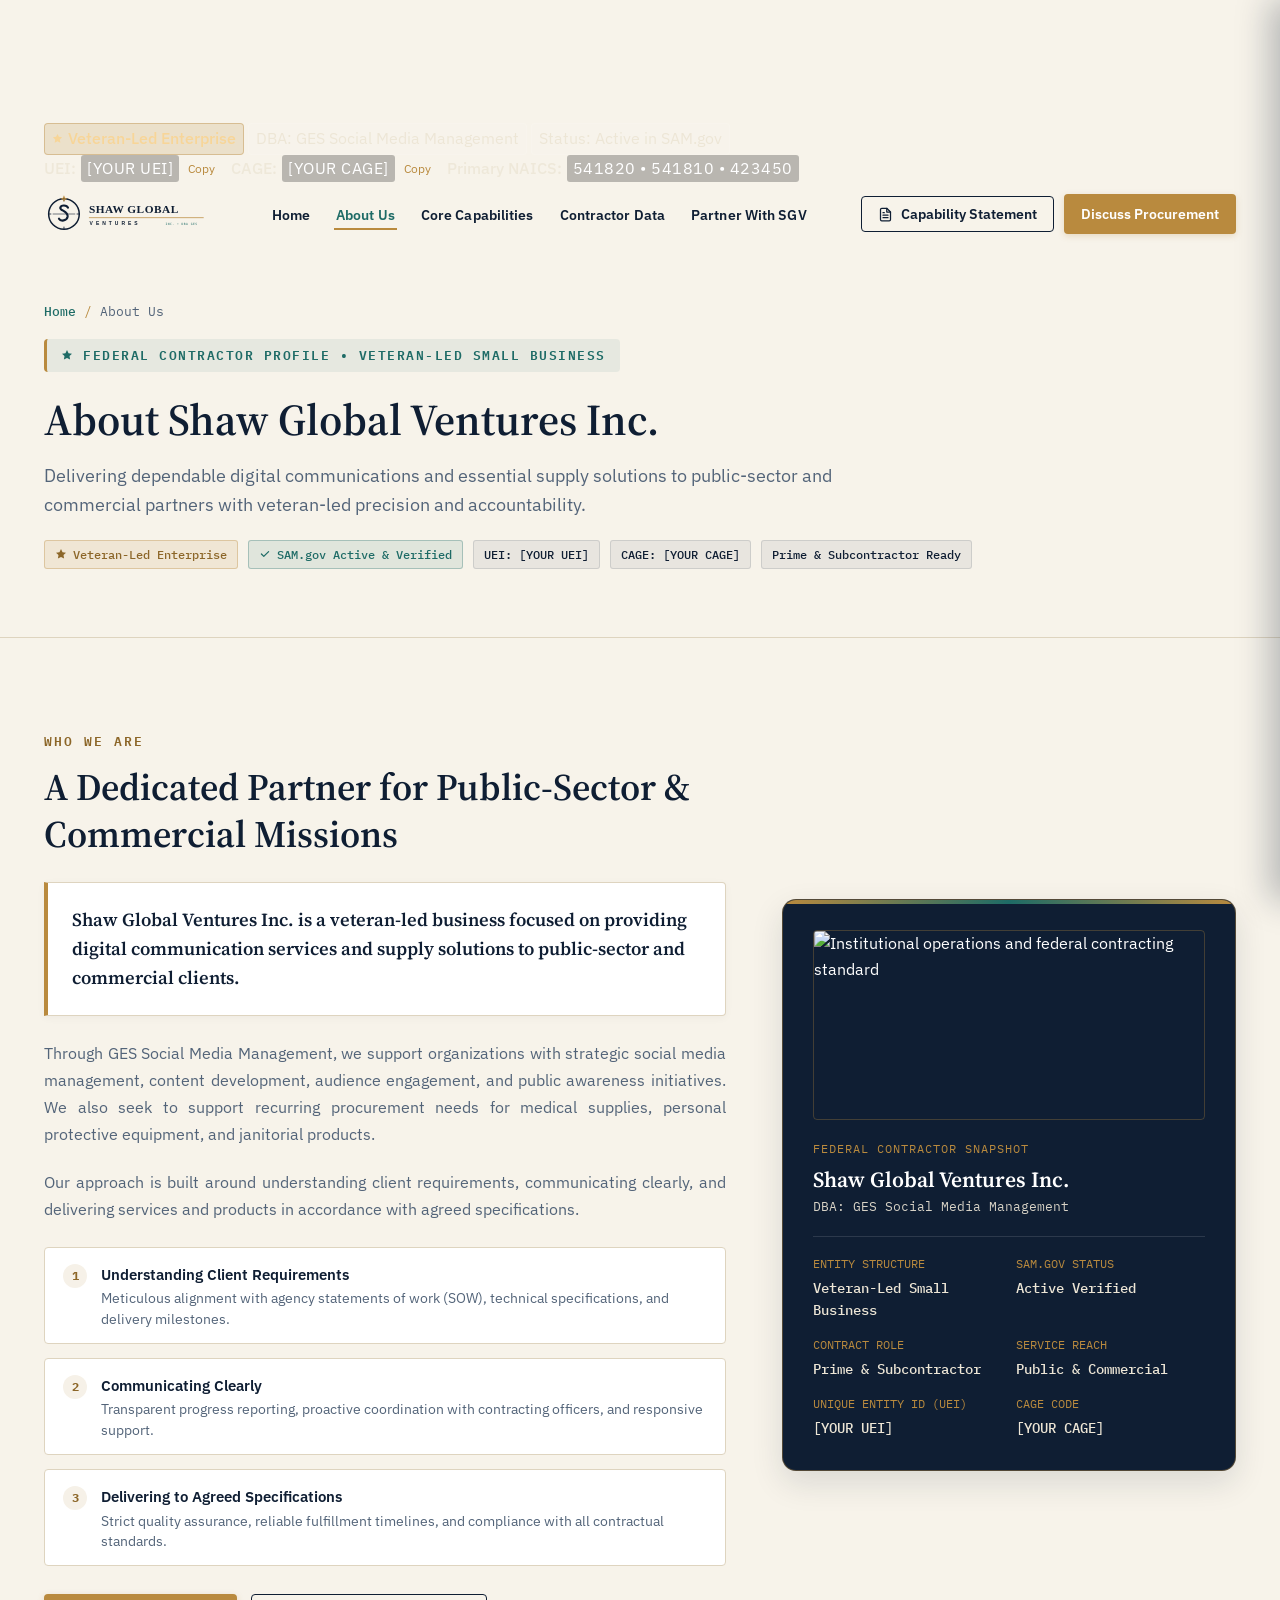
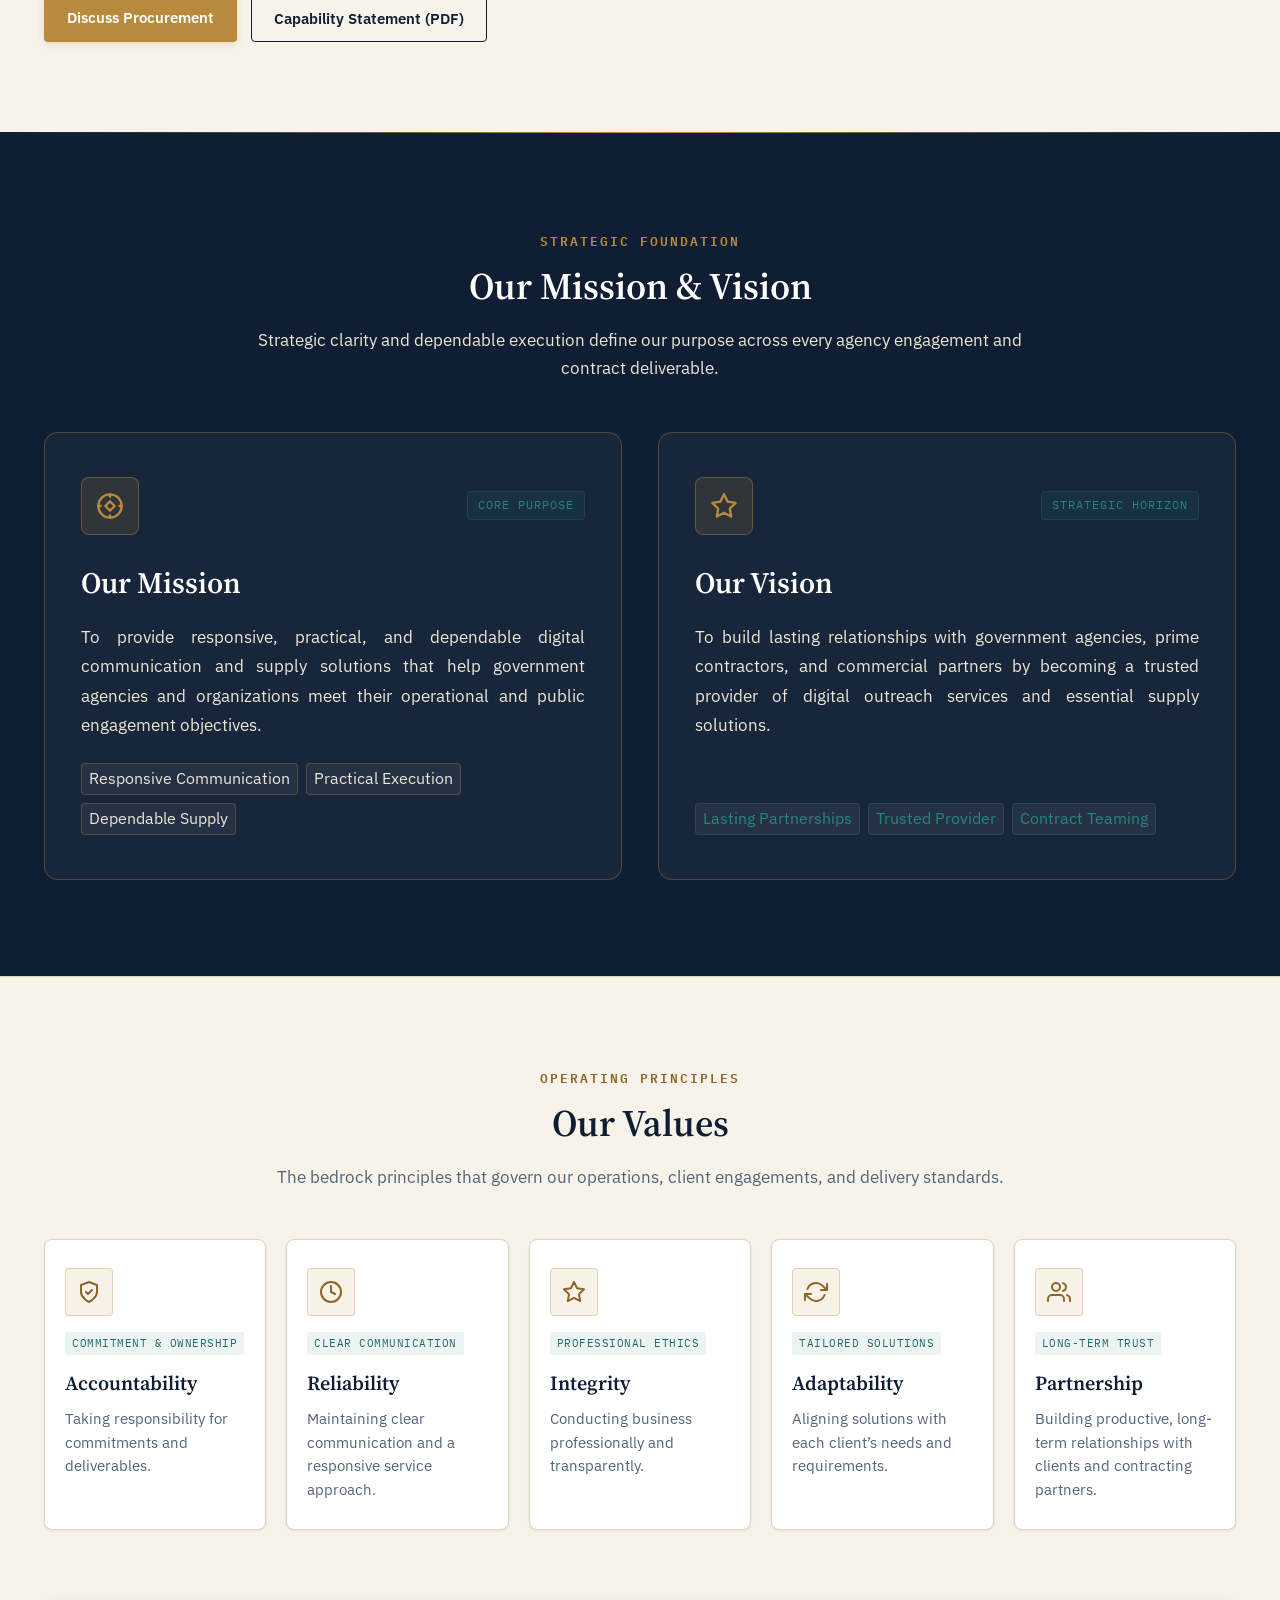
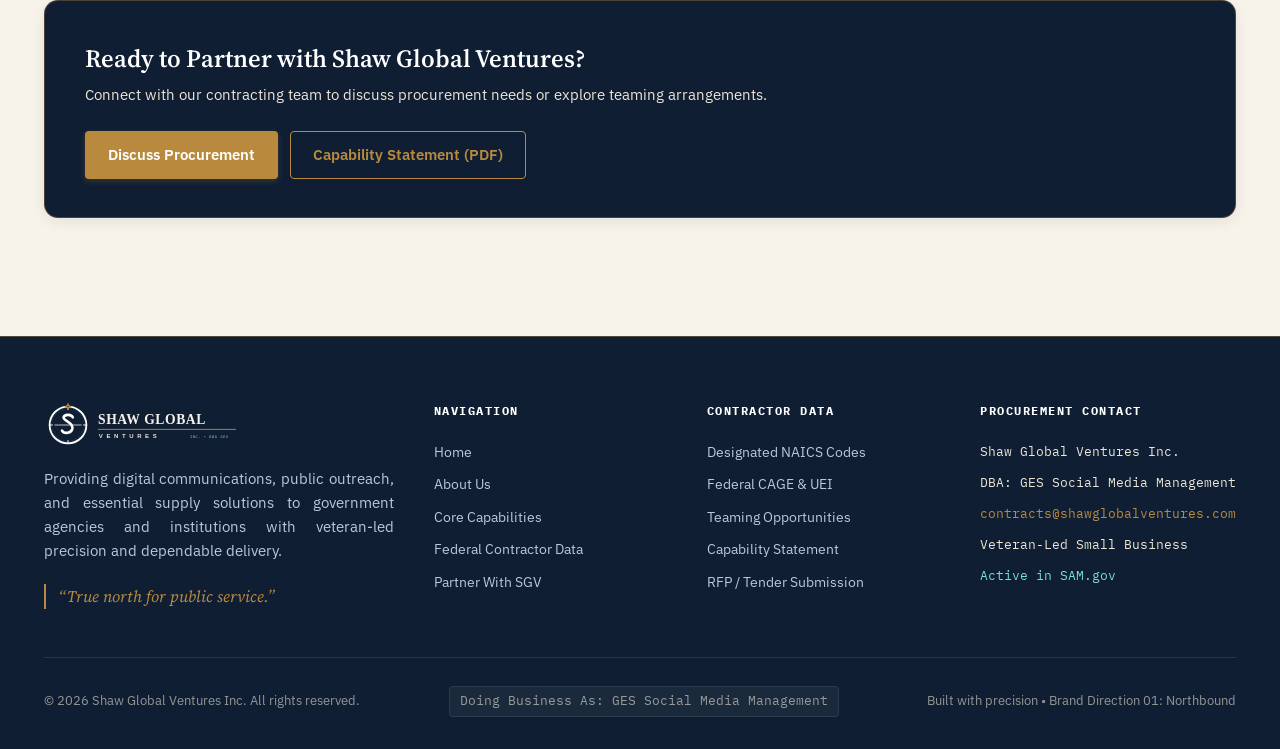
==== about.html @ 86275aeb "Recreate About page with executive layout, matching header/sidebar/footer, and refined core sections" ====
<!DOCTYPE html>
<html lang="en">
<head>
  <meta charset="UTF-8">
  <meta name="viewport" content="width=device-width, initial-scale=1.0">
  <meta http-equiv="X-UA-Compatible" content="ie=edge">
  
  <title>About Us | Shaw Global Ventures Inc. — Veteran-Led Digital Communications &amp; Supply Solutions</title>
  <meta name="description" content="Learn about Shaw Global Ventures Inc. (DBA GES Social Media Management) — a veteran-led government contractor delivering digital communications, public outreach, and essential supply solutions.">
  <meta name="keywords" content="About Shaw Global Ventures, GES Social Media Management, Veteran-Led Government Contractor, Mission, Vision, Values, Public Sector Communications, Supply Solutions">
  <meta name="author" content="Shaw Global Ventures Inc.">
  <meta name="robots" content="index, follow">

  <link rel="icon" type="image/svg+xml" href="assets/icon.svg">

  <!-- Core Google Fonts -->
  <link rel="preconnect" href="https://fonts.googleapis.com">
  <link rel="preconnect" href="https://fonts.gstatic.com" crossorigin>
  <link href="https://fonts.googleapis.com/css2?family=IBM+Plex+Mono:ital,wght@0,400;0,500;0,600;1,400&family=IBM+Plex+Sans:ital,wght@0,300;0,400;0,500;0,600;0,700;1,400&family=Source+Serif+4:ital,opsz,wght@0,8..60,400;0,8..60,600;0,8..60,700;1,8..60,400;1,8..60,600&display=swap" rel="stylesheet">

  <link rel="stylesheet" href="css/styles.css">
</head>
<body>

  <!-- ========================================================================
       MASTER COMPLIANCE & NAVIGATION HEADER
       ======================================================================== -->
  <div id="master-header">
    
    <!-- Top Government Compliance & Entity Verification Ribbon -->
    <aside class="gov-meta-ribbon" aria-label="Federal Compliance Identifiers">
      <div class="container ribbon-container">
        <div class="gov-status-pill-group">
          <span class="gov-pill veteran-badge">
            <svg class="star-icon" width="11" height="11" viewBox="0 0 24 24" fill="currentColor" aria-hidden="true"><polygon points="12 2 15.09 8.26 22 9.27 17 14.14 18.18 21.02 12 17.77 5.82 21.02 7 14.14 2 9.27 8.91 8.26 12 2"/></svg>
            Veteran-Led Enterprise
          </span>
          <span class="gov-pill hide-on-mobile">DBA: GES Social Media Management</span>
          <span class="gov-pill hide-on-mobile">Status: Active in SAM.gov</span>
        </div>

        <div class="gov-data-codes">
          <div class="code-item">
            <span class="code-label">UEI:</span>
            <span class="code-val" id="top-uei">[YOUR UEI]</span>
            <button class="copy-btn" data-copy="[YOUR UEI]" title="Copy UEI" aria-label="Copy UEI to clipboard">Copy</button>
          </div>
          <div class="code-item">
            <span class="code-label">CAGE:</span>
            <span class="code-val" id="top-cage">[YOUR CAGE]</span>
            <button class="copy-btn" data-copy="[YOUR CAGE]" title="Copy CAGE" aria-label="Copy CAGE to clipboard">Copy</button>
          </div>
          <div class="code-item hide-on-mobile">
            <span class="code-label">Primary NAICS:</span>
            <span class="code-val">541820 • 541810 • 423450</span>
          </div>
        </div>
      </div>
    </aside>

    <!-- Main Navigation Bar -->
    <header class="site-header" role="banner">
      <div class="container nav-container">
        <a href="index.html" class="brand-link" aria-label="Shaw Global Ventures Home">
          <img src="assets/logo.svg" alt="Shaw Global Ventures Inc. - Northbound Compass Emblem" class="brand-logo-img">
        </a>

        <nav aria-label="Main Navigation">
          <ul class="nav-menu">
            <li><a href="index.html" class="nav-link">Home</a></li>
            <li><a href="about.html" class="nav-link active" aria-current="page">About Us</a></li>
            <li><a href="index.html#services" class="nav-link">Core Capabilities</a></li>
            <li><a href="index.html#procurement-specs" class="nav-link">Contractor Data</a></li>
            <li><a href="index.html#partner-contact" class="nav-link">Partner With SGV</a></li>
          </ul>
        </nav>

        <div class="nav-actions">
          <button type="button" class="btn btn-outline-midnight desktop-only-btn" data-open-modal="capability">
            <svg width="15" height="15" viewBox="0 0 24 24" fill="none" stroke="currentColor" stroke-width="2" stroke-linecap="round" stroke-linejoin="round" aria-hidden="true">
              <path d="M14 2H6a2 2 0 0 0-2 2v16a2 2 0 0 0 2 2h12a2 2 0 0 0 2-2V8z"></path>
              <polyline points="14 2 14 8 20 8"></polyline>
              <line x1="16" y1="13" x2="8" y2="13"></line>
              <line x1="16" y1="17" x2="8" y2="17"></line>
              <polyline points="10 9 9 9 8 9"></polyline>
            </svg>
            Capability Statement
          </button>

          <a href="index.html#partner-contact" class="btn btn-brass nav-cta-btn">
            Discuss Procurement
          </a>

          <button class="mobile-nav-toggle" id="mobile-nav-toggle" aria-label="Open navigation menu" aria-expanded="false" aria-controls="mobile-drawer">
            <svg width="24" height="24" viewBox="0 0 24 24" fill="none" stroke="currentColor" stroke-width="2" stroke-linecap="round" stroke-linejoin="round" aria-hidden="true">
              <line x1="3" y1="12" x2="21" y2="12"></line>
              <line x1="3" y1="6" x2="21" y2="6"></line>
              <line x1="3" y1="18" x2="21" y2="18"></line>
            </svg>
          </button>
        </div>
      </div>
    </header>

  </div>

  <!-- Mobile Navigation Drawer -->
  <div class="mobile-drawer-backdrop" id="mobile-drawer-backdrop" aria-hidden="true"></div>
  <aside class="mobile-drawer" id="mobile-drawer" aria-label="Mobile Navigation" aria-hidden="true">
    <div class="drawer-header">
      <img src="assets/logo.svg" alt="Shaw Global Ventures Logo" class="drawer-logo">
      <button class="drawer-close-btn" id="drawer-close-btn" aria-label="Close navigation menu">
        <svg width="16" height="16" viewBox="0 0 24 24" fill="none" stroke="currentColor" stroke-width="2.4" stroke-linecap="round" stroke-linejoin="round" aria-hidden="true">
          <line x1="18" y1="6" x2="6" y2="18"></line>
          <line x1="6" y1="6" x2="18" y2="18"></line>
        </svg>
      </button>
    </div>

    <nav class="drawer-nav">
      <ul class="drawer-menu">
        <li>
          <a href="index.html" class="drawer-link">
            <span>Home</span>
            <svg class="drawer-chevron" width="14" height="14" viewBox="0 0 24 24" fill="none" stroke="currentColor" stroke-width="2" stroke-linecap="round" stroke-linejoin="round" aria-hidden="true"><polyline points="9 18 15 12 9 6"></polyline></svg>
          </a>
        </li>
        <li>
          <a href="about.html" class="drawer-link active">
            <span>About Us</span>
            <svg class="drawer-chevron" width="14" height="14" viewBox="0 0 24 24" fill="none" stroke="currentColor" stroke-width="2" stroke-linecap="round" stroke-linejoin="round" aria-hidden="true"><polyline points="9 18 15 12 9 6"></polyline></svg>
          </a>
        </li>
        <li>
          <a href="index.html#services" class="drawer-link">
            <span>Core Service Areas</span>
            <svg class="drawer-chevron" width="14" height="14" viewBox="0 0 24 24" fill="none" stroke="currentColor" stroke-width="2" stroke-linecap="round" stroke-linejoin="round" aria-hidden="true"><polyline points="9 18 15 12 9 6"></polyline></svg>
          </a>
        </li>
        <li>
          <a href="index.html#procurement-specs" class="drawer-link">
            <span>Federal Contractor Data</span>
            <svg class="drawer-chevron" width="14" height="14" viewBox="0 0 24 24" fill="none" stroke="currentColor" stroke-width="2" stroke-linecap="round" stroke-linejoin="round" aria-hidden="true"><polyline points="9 18 15 12 9 6"></polyline></svg>
          </a>
        </li>
        <li>
          <a href="index.html#partner-contact" class="drawer-link">
            <span>Partner With SGV</span>
            <svg class="drawer-chevron" width="14" height="14" viewBox="0 0 24 24" fill="none" stroke="currentColor" stroke-width="2" stroke-linecap="round" stroke-linejoin="round" aria-hidden="true"><polyline points="9 18 15 12 9 6"></polyline></svg>
          </a>
        </li>
      </ul>
    </nav>

    <div class="drawer-actions">
      <button type="button" class="btn btn-outline-midnight drawer-modal-btn" data-open-modal="capability">
        <svg width="14" height="14" viewBox="0 0 24 24" fill="none" stroke="currentColor" stroke-width="2" aria-hidden="true">
          <path d="M14 2H6a2 2 0 0 0-2 2v16a2 2 0 0 0 2 2h12a2 2 0 0 0 2-2V8z"></path>
          <polyline points="14 2 14 8 20 8"></polyline>
        </svg>
        Capability Statement (PDF)
      </button>

      <a href="index.html#partner-contact" class="btn btn-brass drawer-cta-btn">
        Discuss Procurement
      </a>
    </div>

    <!-- Federal Credentials Card at Bottom of Sidebar -->
    <div class="drawer-footer-credentials">
      <div class="drawer-cred-badges">
        <span class="gov-pill veteran-badge"><svg class="star-icon" width="10" height="10" viewBox="0 0 24 24" fill="currentColor" aria-hidden="true"><polygon points="12 2 15.09 8.26 22 9.27 17 14.14 18.18 21.02 12 17.77 5.82 21.02 7 14.14 2 9.27 8.91 8.26 12 2"/></svg> Veteran-Led</span>
        <span class="gov-pill">Active in SAM.gov</span>
      </div>

      <div class="drawer-cred-dba">
        DBA: GES Social Media Management
      </div>

      <div class="drawer-cred-codes">
        <div class="code-item">
          <span class="code-label">UEI:</span>
          <span class="code-val">[YOUR UEI]</span>
          <button class="copy-btn" data-copy="[YOUR UEI]" title="Copy UEI" aria-label="Copy UEI">Copy</button>
        </div>
        <div class="code-item">
          <span class="code-label">CAGE:</span>
          <span class="code-val">[YOUR CAGE]</span>
          <button class="copy-btn" data-copy="[YOUR CAGE]" title="Copy CAGE" aria-label="Copy CAGE">Copy</button>
        </div>
      </div>

      <div class="drawer-cred-naics">
        <span class="code-label">Primary NAICS:</span>
        <span class="code-val">541820 • 541810 • 423450</span>
      </div>
    </div>
  </aside>

  <main id="main-content">
    
    <!-- ========================================================================
         PAGE HERO BANNER
         ======================================================================== -->
    <section class="page-hero" aria-labelledby="about-hero-title">
      <div class="container">
        
        <nav class="breadcrumb-nav" aria-label="Breadcrumb">
          <a href="index.html">Home</a>
          <span class="breadcrumb-separator">/</span>
          <span aria-current="page">About Us</span>
        </nav>

        <span class="hero-eyebrow">
          <svg class="star-icon" width="12" height="12" viewBox="0 0 24 24" fill="currentColor" aria-hidden="true"><polygon points="12 2 15.09 8.26 22 9.27 17 14.14 18.18 21.02 12 17.77 5.82 21.02 7 14.14 2 9.27 8.91 8.26 12 2"/></svg>
          Federal Contractor Profile • Veteran-Led Small Business
        </span>

        <h1 class="page-hero-title" id="about-hero-title">
          About Shaw Global Ventures Inc.
        </h1>

        <p class="page-hero-subtitle">
          Delivering dependable digital communications and essential supply solutions to public-sector and commercial partners with veteran-led precision and accountability.
        </p>

        <!-- Compliance & Verification Meta Ribbon -->
        <div class="about-hero-meta-bar" aria-label="Vendor Verification">
          <span class="about-hero-badge gold">
            <svg width="12" height="12" viewBox="0 0 24 24" fill="currentColor" aria-hidden="true"><polygon points="12 2 15.09 8.26 22 9.27 17 14.14 18.18 21.02 12 17.77 5.82 21.02 7 14.14 2 9.27 8.91 8.26 12 2"/></svg>
            Veteran-Led Enterprise
          </span>
          <span class="about-hero-badge teal">
            <svg width="12" height="12" viewBox="0 0 20 20" fill="currentColor" aria-hidden="true"><path fill-rule="evenodd" d="M16.707 5.293a1 1 0 010 1.414l-8 8a1 1 0 01-1.414 0l-4-4a1 1 0 011.414-1.414L8 12.586l7.293-7.293a1 1 0 011.414 0z" clip-rule="evenodd"/></svg>
            SAM.gov Active &amp; Verified
          </span>
          <span class="about-hero-badge">UEI: [YOUR UEI]</span>
          <span class="about-hero-badge">CAGE: [YOUR CAGE]</span>
          <span class="about-hero-badge">Prime &amp; Subcontractor Ready</span>
        </div>

      </div>
    </section>

    <!-- ========================================================================
         SECTION 1: WHO WE ARE
         ======================================================================== -->
    <section class="about-section" aria-labelledby="who-we-are-heading">
      <div class="container">
        <div class="about-grid">
          
          <div>
            <span class="section-eyebrow">Who We Are</span>
            <h2 class="section-title" id="who-we-are-heading" style="text-align: left; margin-bottom: 24px;">
              A Dedicated Partner for Public-Sector &amp; Commercial Missions
            </h2>

            <!-- Core Lead Paragraph Callout -->
            <div class="about-quote-box">
              <p>
                Shaw Global Ventures Inc. is a veteran-led business focused on providing digital communication services and supply solutions to public-sector and commercial clients.
              </p>
            </div>

            <!-- Body Paragraph 2 -->
            <p class="about-body-text">
              Through GES Social Media Management, we support organizations with strategic social media management, content development, audience engagement, and public awareness initiatives. We also seek to support recurring procurement needs for medical supplies, personal protective equipment, and janitorial products.
            </p>

            <!-- Body Paragraph 3 -->
            <p class="about-body-text">
              Our approach is built around understanding client requirements, communicating clearly, and delivering services and products in accordance with agreed specifications.
            </p>

            <!-- 3 Operational Approach Pillars -->
            <div class="about-approach-grid">
              
              <div class="about-approach-item">
                <div class="about-approach-num">1</div>
                <div class="about-approach-content">
                  <h4>Understanding Client Requirements</h4>
                  <p>Meticulous alignment with agency statements of work (SOW), technical specifications, and delivery milestones.</p>
                </div>
              </div>

              <div class="about-approach-item">
                <div class="about-approach-num">2</div>
                <div class="about-approach-content">
                  <h4>Communicating Clearly</h4>
                  <p>Transparent progress reporting, proactive coordination with contracting officers, and responsive support.</p>
                </div>
              </div>

              <div class="about-approach-item">
                <div class="about-approach-num">3</div>
                <div class="about-approach-content">
                  <h4>Delivering to Agreed Specifications</h4>
                  <p>Strict quality assurance, reliable fulfillment timelines, and compliance with all contractual standards.</p>
                </div>
              </div>

            </div>

            <div style="display: flex; gap: 14px; flex-wrap: wrap; margin-top: 28px;">
              <a href="index.html#partner-contact" class="btn btn-brass">
                Discuss Procurement
              </a>
              <button type="button" class="btn btn-outline-midnight" data-open-modal="capability">
                Capability Statement (PDF)
              </button>
            </div>
          </div>

          <!-- Contractor Identity Snapshot Card -->
          <div class="about-card-profile">
            <div class="about-profile-media">
              <img src="https://images.unsplash.com/photo-1529107386315-e1a2ed48a620?auto=format&fit=crop&w=800&q=80" alt="Institutional operations and federal contracting standard">
            </div>

            <div style="margin-bottom: 18px;">
              <div style="font-family: var(--font-mono); font-size: 0.72rem; color: var(--color-brass); letter-spacing: 1px; text-transform: uppercase;">
                Federal Contractor Snapshot
              </div>
              <div style="font-family: var(--font-serif); font-size: 1.35rem; font-weight: 600; color: #fff; margin-top: 4px;">
                Shaw Global Ventures Inc.
              </div>
              <div style="font-family: var(--font-mono); font-size: 0.8rem; color: var(--color-parchment); opacity: 0.9;">
                DBA: GES Social Media Management
              </div>
            </div>

            <div class="about-facts-list">
              <div class="about-fact-item">
                <div class="about-fact-label">Entity Structure</div>
                <div class="about-fact-val">Veteran-Led Small Business</div>
              </div>
              <div class="about-fact-item">
                <div class="about-fact-label">SAM.gov Status</div>
                <div class="about-fact-val">Active Verified</div>
              </div>
              <div class="about-fact-item">
                <div class="about-fact-label">Contract Role</div>
                <div class="about-fact-val">Prime &amp; Subcontractor</div>
              </div>
              <div class="about-fact-item">
                <div class="about-fact-label">Service Reach</div>
                <div class="about-fact-val">Public &amp; Commercial</div>
              </div>
              <div class="about-fact-item">
                <div class="about-fact-label">Unique Entity ID (UEI)</div>
                <div class="about-fact-val">[YOUR UEI]</div>
              </div>
              <div class="about-fact-item">
                <div class="about-fact-label">CAGE Code</div>
                <div class="about-fact-val">[YOUR CAGE]</div>
              </div>
            </div>
          </div>

        </div>
      </div>
    </section>

    <!-- ========================================================================
         SECTION 2: OUR MISSION & OUR VISION
         ======================================================================== -->
    <section class="mission-vision-section" aria-labelledby="mission-vision-heading">
      <div class="container">
        
        <div class="section-head" style="margin-bottom: 50px;">
          <span class="section-eyebrow" style="color: var(--color-brass);">Strategic Foundation</span>
          <h2 class="section-title" id="mission-vision-heading" style="color: var(--color-white);">
            Our Mission &amp; Vision
          </h2>
          <p class="section-subtitle" style="color: var(--color-parchment);">
            Strategic clarity and dependable execution define our purpose across every agency engagement and contract deliverable.
          </p>
        </div>

        <div class="mission-vision-grid">
          
          <!-- Our Mission Card -->
          <div class="mv-card">
            <div class="mv-header">
              <div class="mv-icon-box" aria-hidden="true">
                <svg width="28" height="28" viewBox="0 0 24 24" fill="none" stroke="currentColor" stroke-width="2" stroke-linecap="round" stroke-linejoin="round">
                  <circle cx="12" cy="12" r="10"></circle>
                  <polygon points="12 8 8 12 12 16 16 12 12 8"></polygon>
                  <line x1="12" y1="2" x2="12" y2="4"></line>
                  <line x1="12" y1="20" x2="12" y2="22"></line>
                  <line x1="2" y1="12" x2="4" y2="12"></line>
                  <line x1="20" y1="12" x2="22" y2="12"></line>
                </svg>
              </div>
              <span class="mv-badge">Core Purpose</span>
            </div>

            <h3 class="mv-title">Our Mission</h3>
            <p class="mv-desc">
              To provide responsive, practical, and dependable digital communication and supply solutions that help government agencies and organizations meet their operational and public engagement objectives.
            </p>

            <div style="margin-top: 24px; display: flex; gap: 8px; flex-wrap: wrap;">
              <span class="gov-pill" style="background: rgba(255,255,255,0.06); border-color: rgba(185,138,62,0.3); color: var(--color-parchment);">Responsive Communication</span>
              <span class="gov-pill" style="background: rgba(255,255,255,0.06); border-color: rgba(185,138,62,0.3); color: var(--color-parchment);">Practical Execution</span>
              <span class="gov-pill" style="background: rgba(255,255,255,0.06); border-color: rgba(185,138,62,0.3); color: var(--color-parchment);">Dependable Supply</span>
            </div>
          </div>

          <!-- Our Vision Card -->
          <div class="mv-card">
            <div class="mv-header">
              <div class="mv-icon-box" aria-hidden="true">
                <svg width="28" height="28" viewBox="0 0 24 24" fill="none" stroke="currentColor" stroke-width="2" stroke-linecap="round" stroke-linejoin="round">
                  <path d="M12 2l3.09 6.26L22 9.27l-5 4.87 1.18 6.88L12 17.77l-6.18 3.25L7 14.14 2 9.27l6.91-1.01L12 2z"></path>
                </svg>
              </div>
              <span class="mv-badge">Strategic Horizon</span>
            </div>

            <h3 class="mv-title">Our Vision</h3>
            <p class="mv-desc">
              To build lasting relationships with government agencies, prime contractors, and commercial partners by becoming a trusted provider of digital outreach services and essential supply solutions.
            </p>

            <div style="margin-top: 24px; display: flex; gap: 8px; flex-wrap: wrap;">
              <span class="gov-pill" style="background: rgba(255,255,255,0.06); border-color: rgba(30,107,102,0.4); color: var(--color-teal-light);">Lasting Partnerships</span>
              <span class="gov-pill" style="background: rgba(255,255,255,0.06); border-color: rgba(30,107,102,0.4); color: var(--color-teal-light);">Trusted Provider</span>
              <span class="gov-pill" style="background: rgba(255,255,255,0.06); border-color: rgba(30,107,102,0.4); color: var(--color-teal-light);">Contract Teaming</span>
            </div>
          </div>

        </div>

      </div>
    </section>

    <!-- ========================================================================
         SECTION 3: OUR VALUES (The 5 Cornerstones)
         ======================================================================== -->
    <section class="values-container-section" aria-labelledby="values-heading">
      <div class="container">
        
        <div class="section-head" style="margin-bottom: 48px;">
          <span class="section-eyebrow">Operating Principles</span>
          <h2 class="section-title" id="values-heading">
            Our Values
          </h2>
          <p class="section-subtitle">
            The bedrock principles that govern our operations, client engagements, and delivery standards.
          </p>
        </div>

        <div class="values-5-grid">
          
          <!-- Value 1: Accountability -->
          <div class="value-pill-card">
            <div class="value-pill-icon" aria-hidden="true">
              <svg width="24" height="24" viewBox="0 0 24 24" fill="none" stroke="currentColor" stroke-width="2" stroke-linecap="round" stroke-linejoin="round">
                <path d="M12 22s8-4 8-10V5l-8-3-8 3v7c0 6 8 10 8 10z"></path>
                <polyline points="9 12 11 14 15 10"></polyline>
              </svg>
            </div>
            <span class="value-pill-tag">Commitment &amp; Ownership</span>
            <h3 class="value-pill-title">Accountability</h3>
            <p class="value-pill-desc">
              Taking responsibility for commitments and deliverables.
            </p>
          </div>

          <!-- Value 2: Reliability -->
          <div class="value-pill-card">
            <div class="value-pill-icon" aria-hidden="true">
              <svg width="24" height="24" viewBox="0 0 24 24" fill="none" stroke="currentColor" stroke-width="2" stroke-linecap="round" stroke-linejoin="round">
                <circle cx="12" cy="12" r="10"></circle>
                <polyline points="12 6 12 12 16 14"></polyline>
              </svg>
            </div>
            <span class="value-pill-tag">Clear Communication</span>
            <h3 class="value-pill-title">Reliability</h3>
            <p class="value-pill-desc">
              Maintaining clear communication and a responsive service approach.
            </p>
          </div>

          <!-- Value 3: Integrity -->
          <div class="value-pill-card">
            <div class="value-pill-icon" aria-hidden="true">
              <svg width="24" height="24" viewBox="0 0 24 24" fill="none" stroke="currentColor" stroke-width="2" stroke-linecap="round" stroke-linejoin="round">
                <polygon points="12 2 15.09 8.26 22 9.27 17 14.14 18.18 21.02 12 17.77 5.82 21.02 7 14.14 2 9.27 8.91 8.26 12 2"></polygon>
              </svg>
            </div>
            <span class="value-pill-tag">Professional Ethics</span>
            <h3 class="value-pill-title">Integrity</h3>
            <p class="value-pill-desc">
              Conducting business professionally and transparently.
            </p>
          </div>

          <!-- Value 4: Adaptability -->
          <div class="value-pill-card">
            <div class="value-pill-icon" aria-hidden="true">
              <svg width="24" height="24" viewBox="0 0 24 24" fill="none" stroke="currentColor" stroke-width="2" stroke-linecap="round" stroke-linejoin="round">
                <polyline points="23 4 23 10 17 10"></polyline>
                <polyline points="1 20 1 14 7 14"></polyline>
                <path d="M3.51 9a9 9 0 0 1 14.85-3.36L23 10M1 14l4.64 4.36A9 9 0 0 0 20.49 15"></path>
              </svg>
            </div>
            <span class="value-pill-tag">Tailored Solutions</span>
            <h3 class="value-pill-title">Adaptability</h3>
            <p class="value-pill-desc">
              Aligning solutions with each client’s needs and requirements.
            </p>
          </div>

          <!-- Value 5: Partnership -->
          <div class="value-pill-card">
            <div class="value-pill-icon" aria-hidden="true">
              <svg width="24" height="24" viewBox="0 0 24 24" fill="none" stroke="currentColor" stroke-width="2" stroke-linecap="round" stroke-linejoin="round">
                <path d="M17 21v-2a4 4 0 0 0-4-4H5a4 4 0 0 0-4 4v2"></path>
                <circle cx="9" cy="7" r="4"></circle>
                <path d="M23 21v-2a4 4 0 0 0-3-3.87"></path>
                <path d="M16 3.13a4 4 0 0 1 0 7.75"></path>
              </svg>
            </div>
            <span class="value-pill-tag">Long-Term Trust</span>
            <h3 class="value-pill-title">Partnership</h3>
            <p class="value-pill-desc">
              Building productive, long-term relationships with clients and contracting partners.
            </p>
          </div>

        </div>

        <!-- Executive Teaming / Action Bridge Banner -->
        <div class="about-bridge-banner">
          <div class="about-bridge-text">
            <h3>Ready to Partner with Shaw Global Ventures?</h3>
            <p>Connect with our contracting team to discuss procurement needs or explore teaming arrangements.</p>
          </div>
          <div class="about-bridge-actions">
            <a href="index.html#partner-contact" class="btn btn-brass">
              Discuss Procurement
            </a>
            <button type="button" class="btn btn-outline-brass" data-open-modal="capability">
              Capability Statement (PDF)
            </button>
          </div>
        </div>

      </div>
    </section>

  </main>

  <!-- ========================================================================
       EXECUTIVE CAPABILITY STATEMENT MODAL (Printable / Saveable)
       ======================================================================== -->
  <div class="modal-overlay" id="capability-modal" role="dialog" aria-modal="true" aria-labelledby="modal-cap-title">
    <div class="modal-content">
      <div class="modal-bar-actions">
        <span style="font-family: var(--font-mono); font-size: 0.85rem; letter-spacing: 1px; display: inline-flex; align-items: center; gap: 8px;">
          <svg class="star-icon" width="12" height="12" viewBox="0 0 24 24" fill="currentColor" aria-hidden="true"><polygon points="12 2 15.09 8.26 22 9.27 17 14.14 18.18 21.02 12 17.77 5.82 21.02 7 14.14 2 9.27 8.91 8.26 12 2"/></svg>
          OFFICIAL CAPABILITY STATEMENT • SHAW GLOBAL VENTURES INC.
        </span>
        <div style="display: flex; gap: 12px; align-items: center;">
          <button type="button" class="btn btn-outline-brass modal-print-btn" style="padding: 5px 12px; font-size: 0.78rem;">
            Print / Save PDF
          </button>
          <button type="button" class="modal-close-btn" aria-label="Close modal">&times;</button>
        </div>
      </div>

      <div class="capability-sheet">
        <div class="cap-sheet-header">
          <div>
            <h2 class="cap-sheet-title" id="modal-cap-title">SHAW GLOBAL VENTURES INC.</h2>
            <div class="cap-sheet-subtitle">DBA: GES SOCIAL MEDIA MANAGEMENT • VETERAN-LED SMALL BUSINESS</div>
            <div style="font-size: 0.88rem; color: #536479; margin-top: 4px;">
              Government Contracting | Digital Outreach | Supply Solutions
            </div>
          </div>
          <div style="text-align: right;">
            <div style="font-family: var(--font-serif); font-style: italic; color: var(--color-brass-dark); font-size: 0.95rem;">
              “True north for public service.”
            </div>
            <div style="font-family: var(--font-mono); font-size: 0.75rem; color: var(--color-teal); margin-top: 4px;">
              SAM.GOV ACTIVE
            </div>
          </div>
        </div>

        <div class="cap-sheet-section">
          <div class="cap-section-heading">Corporate Identifiers &amp; Federal Codes</div>
          <div class="cap-meta-grid">
            <div>
              <strong>Legal Business Name:</strong><br>
              Shaw Global Ventures Inc.
            </div>
            <div>
              <strong>Unique Entity ID (UEI):</strong><br>
              <span style="font-family: var(--font-mono); font-weight: 600;">[YOUR UEI]</span>
            </div>
            <div>
              <strong>CAGE Code:</strong><br>
              <span style="font-family: var(--font-mono); font-weight: 600;">[YOUR CAGE]</span>
            </div>
            <div>
              <strong>Operating DBA:</strong><br>
              GES Social Media Management
            </div>
            <div>
              <strong>Socio-Economic Status:</strong><br>
              Veteran-Led Small Business
            </div>
            <div>
              <strong>Contract Role:</strong><br>
              Prime &amp; Subcontractor
            </div>
          </div>
        </div>

        <div class="cap-sheet-section">
          <div class="cap-section-heading">Core Competencies &amp; Service Pillars</div>
          <div style="display: grid; grid-template-columns: 1fr 1fr; gap: 16px; font-size: 0.88rem;">
            <div>
              <strong style="color: var(--color-midnight);">Pillar 1: Social Media Management &amp; Digital Outreach</strong>
              <p style="color: #4b5563; margin-top: 4px;">Constituent engagement, public transparency, crisis communication protocol, Section 508 accessibility compliance.</p>
            </div>
            <div>
              <strong style="color: var(--color-midnight);">Pillar 2: Marketing, Advertising &amp; PR Support</strong>
              <p style="color: #4b5563; margin-top: 4px;">Multi-channel civic awareness campaigns, recruitment initiatives, press releases, and stakeholder communications.</p>
            </div>
            <div>
              <strong style="color: var(--color-midnight);">Pillar 3: Medical and PPE Supplies</strong>
              <p style="color: #4b5563; margin-top: 4px;">Medical grade examination gloves, N95/surgical masks, face shields, isolation gowns, and rapid distribution contracts.</p>
            </div>
            <div>
              <strong style="color: var(--color-midnight);">Pillar 4: Janitorial &amp; Facility Supplies</strong>
              <p style="color: #4b5563; margin-top: 4px;">Commercial disinfectants, institutional paper goods, floor care machinery, custodial tools, Green Seal solutions.</p>
            </div>
          </div>
        </div>

        <div class="cap-sheet-section">
          <div class="cap-section-heading">North American Industry Classification System (NAICS)</div>
          <div class="cap-naics-list">
            <div class="cap-naics-item"><strong>541820</strong> (Primary) - Public Relations Agencies</div>
            <div class="cap-naics-item"><strong>541810</strong> - Advertising Agencies</div>
            <div class="cap-naics-item"><strong>541830</strong> - Media Buying Agencies</div>
            <div class="cap-naics-item"><strong>423450</strong> - Medical, Dental &amp; Hospital Equipment Wholesalers</div>
            <div class="cap-naics-item"><strong>423850</strong> - Service Establishment Equipment &amp; Supplies</div>
            <div class="cap-naics-item"><strong>561720</strong> - Janitorial Services Support</div>
          </div>
        </div>

        <div class="cap-sheet-section">
          <div class="cap-section-heading">Differentiators &amp; Value Proposition</div>
          <ul style="padding-left: 18px; font-size: 0.88rem; color: #374151; line-height: 1.6;">
            <li><strong>Veteran-Led Discipline:</strong> Strict adherence to operational schedules, transparent deliverables, and contract specification precision.</li>
            <li><strong>Dual-Vector Service Capability:</strong> Unified contracting vehicle capable of delivering sophisticated digital public relations alongside critical physical supplies.</li>
            <li><strong>Responsiveness &amp; Agility:</strong> Dedicated single-point-of-contact contracting officer liaison ensuring zero bureaucratic lag.</li>
          </ul>
        </div>

        <div style="border-top: 1px solid #ded4bf; padding-top: 16px; font-size: 0.82rem; color: #536479; display: flex; justify-content: space-between;">
          <div><strong>Inquiries:</strong> contracts@shawglobalventures.com</div>
          <div><strong>Website:</strong> www.shawglobalventures.com</div>
        </div>
      </div>
    </div>
  </div>

  <!-- ========================================================================
       SITE FOOTER
       ======================================================================== -->
  <footer class="site-footer" role="contentinfo">
    <div class="container">
      
      <div class="footer-top-grid">
        
        <div>
          <div class="footer-logo-box">
            <img src="assets/logo-white.svg" alt="Shaw Global Ventures White Emblem" style="height: 48px; width: auto;">
          </div>
          <p class="footer-mission">
            Providing digital communications, public outreach, and essential supply solutions to government agencies and institutions with veteran-led precision and dependable delivery.
          </p>
          <div class="footer-motto-quote">
            “True north for public service.”
          </div>
        </div>

        <div>
          <h4 class="footer-col-title">Navigation</h4>
          <ul class="footer-links">
            <li><a href="index.html">Home</a></li>
            <li><a href="about.html">About Us</a></li>
            <li><a href="index.html#services">Core Capabilities</a></li>
            <li><a href="index.html#procurement-specs">Federal Contractor Data</a></li>
            <li><a href="index.html#partner-contact">Partner With SGV</a></li>
          </ul>
        </div>

        <div>
          <h4 class="footer-col-title">Contractor Data</h4>
          <ul class="footer-links">
            <li><a href="index.html#procurement-specs">Designated NAICS Codes</a></li>
            <li><a href="index.html#procurement-specs">Federal CAGE &amp; UEI</a></li>
            <li><a href="index.html#procurement-specs">Teaming Opportunities</a></li>
            <li><a href="#about-hero-title" data-open-modal="capability">Capability Statement</a></li>
            <li><a href="index.html#partner-contact">RFP / Tender Submission</a></li>
          </ul>
        </div>

        <div>
          <h4 class="footer-col-title">Procurement Contact</h4>
          <ul class="footer-links" style="font-family: var(--font-mono); font-size: 0.82rem;">
            <li style="color: var(--color-parchment);">Shaw Global Ventures Inc.</li>
            <li>DBA: GES Social Media Management</li>
            <li style="color: var(--color-brass);">contracts@shawglobalventures.com</li>
            <li>Veteran-Led Small Business</li>
            <li style="color: #79ded7;">Active in SAM.gov</li>
          </ul>
        </div>

      </div>

      <div class="footer-bottom">
        <div>
          &copy; 2026 Shaw Global Ventures Inc. All rights reserved.
        </div>
        <div class="dba-legal-badge">
          Doing Business As: GES Social Media Management
        </div>
        <div>
          Built with precision • Brand Direction 01: Northbound
        </div>
      </div>

    </div>
  </footer>

  <script src="js/app.js"></script>
</body>
</html>
---- css/styles.css ----
/* ==========================================================================
   SHAW GLOBAL VENTURES INC. (SGV)
   Brand Theme: "Northbound" - Direction 01
   True north for public service.
   ========================================================================== */

@import url('https://fonts.googleapis.com/css2?family=IBM+Plex+Mono:ital,wght@0,400;0,500;0,600;1,400&family=IBM+Plex+Sans:ital,wght@0,300;0,400;0,500;0,600;0,700;1,400&family=Source+Serif+4:ital,opsz,wght@0,8..60,400;0,8..60,600;0,8..60,700;1,8..60,400;1,8..60,600&display=swap');

:root {
  /* Brand Color Palette from Specifications */
  --color-midnight: #0F1E33;       /* Primary Deep Base */
  --color-midnight-light: #182b47;
  --color-midnight-surface: #14233a;
  
  --color-brass: #B98A3E;          /* Meridian Brass Accent */
  --color-brass-hover: #c99847;
  --color-brass-dark: #8c6628;
  --color-brass-subtle: rgba(185, 138, 62, 0.12);
  
  --color-teal: #1E6B66;           /* Harbor Teal Accent */
  --color-teal-light: #28847e;
  --color-teal-subtle: rgba(30, 107, 102, 0.1);
  
  --color-parchment: #EDE6D6;      /* Parchment Neutral */
  --color-parchment-border: #ded4bf;
  
  --color-field-ivory: #F7F3EA;    /* Field Ivory Background */
  --color-white: #FFFFFF;
  
  /* Text Tokens */
  --text-main: #192535;
  --text-muted: #536479;
  --text-light: #F7F3EA;
  --text-light-muted: #b9c8da;
  
  /* Typography */
  --font-serif: 'Source Serif 4', Georgia, serif;
  --font-sans: 'IBM Plex Sans', -apple-system, BlinkMacSystemFont, 'Segoe UI', Roboto, sans-serif;
  --font-mono: 'IBM Plex Mono', SFMono-Regular, Menlo, Monaco, Consolas, monospace;
  
  /* Layout & Elevations */
  --radius-sm: 4px;
  --radius-md: 8px;
  --radius-lg: 14px;
  --radius-xl: 20px;
  
  --shadow-sm: 0 1px 3px rgba(15, 30, 51, 0.08);
  --shadow-md: 0 4px 14px rgba(15, 30, 51, 0.08);
  --shadow-lg: 0 12px 32px rgba(15, 30, 51, 0.12);
  --shadow-brass: 0 4px 20px rgba(185, 138, 62, 0.25);
  
  --transition-fast: 0.2s cubic-bezier(0.16, 1, 0.3, 1);
  --transition-smooth: 0.35s cubic-bezier(0.16, 1, 0.3, 1);
}

/* Base Resets & Global Styles */
*, *::before, *::after {
  box-sizing: border-box;
  margin: 0;
  padding: 0;
}

html {
  font-size: 16px;
  scroll-behavior: smooth;
  scroll-padding-top: 100px;
  text-rendering: optimizeLegibility;
  -webkit-font-smoothing: antialiased;
  max-width: 100%;
  overflow-x: hidden;
}

body {
  font-family: var(--font-sans);
  background-color: var(--color-field-ivory);
  color: var(--text-main);
  line-height: 1.6;
  max-width: 100%;
  overflow-x: hidden;
  position: relative;
}

img, svg {
  display: block;
  max-width: 100%;
}

a {
  color: inherit;
  text-decoration: none;
  transition: color var(--transition-fast);
}

button, input, select, textarea {
  font-family: inherit;
  font-size: 1rem;
}

.container {
  width: 100%;
  max-width: 1240px;
  margin-left: auto;
  margin-right: auto;
  padding-left: 24px;
  padding-right: 24px;
}

/* ==========================================================================
   MASTER FIXED HEADER SYSTEM (Mobile & Desktop)
   ========================================================================== */
/* ==========================================================================
   MASTER FIXED HEADER SYSTEM (Mobile & Desktop)
   ========================================================================== */
:root {
  --header-height: 98px;
}

body {
  padding-top: var(--header-actual-height, var(--header-height));
}

html {
  scroll-padding-top: calc(var(--header-actual-height, var(--header-height)) + 20px);
}

.header-master-wrapper {
  position: fixed;
  top: 0;
  left: 0;
  right: 0;
  width: 100%;
  z-index: 1000;
  background-color: rgba(247, 243, 234, 0.98);
  backdrop-filter: blur(14px);
  -webkit-backdrop-filter: blur(14px);
  box-shadow: 0 2px 14px rgba(15, 30, 51, 0.07);
  border-bottom: 2px solid var(--color-brass);
  transition: box-shadow 0.25s ease, background-color 0.25s ease;
}

.header-master-wrapper.scrolled {
  box-shadow: 0 4px 22px rgba(15, 30, 51, 0.12);
}

/* ==========================================================================
   FEDERAL CONTRACTOR TOP BAR (Command Bar)
   ========================================================================== */
.gov-topbar {
  background-color: #0b1625;
  border-bottom: 1px solid rgba(185, 138, 62, 0.3);
  color: var(--text-light-muted);
  font-family: var(--font-mono);
  font-size: 0.76rem;
  padding: 4px 0;
  position: relative;
  z-index: 1001;
}

.gov-topbar-inner {
  display: flex;
  align-items: center;
  justify-content: space-between;
  flex-wrap: nowrap;
  gap: 12px;
}

.gov-badge-group {
  display: flex;
  align-items: center;
  gap: 12px;
  flex-wrap: nowrap;
  flex-shrink: 0;
}

.gov-pill {
  display: inline-flex;
  align-items: center;
  gap: 5px;
  background: rgba(255, 255, 255, 0.06);
  padding: 2px 7px;
  border-radius: var(--radius-sm);
  border: 1px solid rgba(255, 255, 255, 0.1);
  color: var(--color-parchment);
  white-space: nowrap;
}

.gov-pill.veteran-badge {
  background: rgba(185, 138, 62, 0.18);
  border-color: rgba(185, 138, 62, 0.4);
  color: #f7d598;
  font-weight: 500;
}

.star-icon {
  display: inline-block;
  vertical-align: -1px;
  fill: currentColor;
  flex-shrink: 0;
}

.gov-data-codes {
  display: flex;
  align-items: center;
  gap: 12px;
  flex-wrap: nowrap;
  flex-shrink: 0;
}

.code-item {
  display: inline-flex;
  align-items: center;
  gap: 5px;
  white-space: nowrap;
}

.code-label {
  color: var(--color-parchment);
  opacity: 0.8;
  font-weight: 500;
}

.code-val {
  color: var(--color-white);
  background: rgba(0, 0, 0, 0.25);
  padding: 1px 6px;
  border-radius: 3px;
  letter-spacing: 0.5px;
}

.copy-btn {
  background: transparent;
  border: none;
  color: var(--color-brass);
  cursor: pointer;
  padding: 2px 4px;
  font-size: 0.75rem;
  border-radius: 2px;
  display: inline-flex;
  align-items: center;
  transition: all var(--transition-fast);
}

.copy-btn:hover {
  background: rgba(185, 138, 62, 0.2);
  color: #fff;
}

/* ==========================================================================
   PRIMARY NAVIGATION HEADER (Condensed Straight-Line by Default)
   ========================================================================== */
.site-header {
  background-color: transparent;
  position: relative;
  z-index: 1000;
}

.nav-container {
  display: flex;
  align-items: center;
  justify-content: space-between;
  height: 64px;
  gap: 16px;
  flex-wrap: nowrap;
}

.brand-link {
  display: flex;
  align-items: center;
  height: 100%;
  flex-shrink: 0;
}

.brand-logo-img {
  height: 40px;
  width: auto;
  transition: transform var(--transition-fast);
}

.brand-link:hover .brand-logo-img {
  transform: scale(1.02);
}

.nav-menu {
  display: flex;
  align-items: center;
  gap: 22px;
  list-style: none;
  flex-wrap: nowrap;
  margin: 0;
  padding: 0;
  flex-shrink: 0;
}

.nav-link {
  font-family: var(--font-sans);
  font-size: 0.9rem;
  font-weight: 600;
  color: var(--color-midnight);
  position: relative;
  padding: 6px 2px;
  letter-spacing: 0.1px;
  white-space: nowrap;
}

.nav-link::after {
  content: '';
  position: absolute;
  bottom: 0;
  left: 0;
  width: 0;
  height: 2px;
  background-color: var(--color-brass);
  transition: width var(--transition-fast);
}

.nav-link:hover {
  color: var(--color-teal);
}

.nav-link:hover::after {
  width: 100%;
}

.nav-actions {
  display: flex;
  align-items: center;
  gap: 10px;
  flex-shrink: 0;
  flex-wrap: nowrap;
}

.nav-actions .btn {
  padding: 8px 16px;
  font-size: 0.86rem;
  white-space: nowrap;
}

.btn {
  display: inline-flex;
  align-items: center;
  justify-content: center;
  gap: 8px;
  font-weight: 600;
  font-size: 0.92rem;
  padding: 11px 22px;
  border-radius: var(--radius-sm);
  cursor: pointer;
  transition: all var(--transition-fast);
  border: 1px solid transparent;
  text-decoration: none;
  white-space: nowrap;
}

.btn-brass {
  background-color: var(--color-brass);
  color: var(--color-white);
  box-shadow: 0 2px 6px rgba(185, 138, 62, 0.25);
}

.btn-brass:hover {
  background-color: var(--color-brass-hover);
  box-shadow: var(--shadow-brass);
  transform: translateY(-1px);
}

.btn-outline-midnight {
  background: transparent;
  color: var(--color-midnight);
  border-color: var(--color-midnight);
}

.btn-outline-midnight:hover {
  background: var(--color-midnight);
  color: var(--color-white);
}

.btn-outline-brass {
  background: transparent;
  color: var(--color-brass);
  border-color: var(--color-brass);
}

.btn-outline-brass:hover {
  background: var(--color-brass);
  color: var(--color-white);
}

.mobile-nav-toggle {
  display: none;
  background: none;
  border: none;
  font-size: 1.6rem;
  color: var(--color-midnight);
  cursor: pointer;
}

/* ==========================================================================
   HERO SECTION: "True North for Public Service"
   ========================================================================== */
.hero-section {
  background: linear-gradient(90deg, rgba(247, 243, 234, 0.76) 0%, rgba(247, 243, 234, 0.52) 48%, rgba(247, 243, 234, 0.18) 100%),
              url('https://images.unsplash.com/photo-1541872703-74c5e44368f9?auto=format&fit=crop&w=1600&q=80') center right / cover no-repeat;
  padding: 70px 0 90px;
  border-bottom: 1px solid var(--color-parchment-border);
  position: relative;
  overflow: hidden;
}

/* Subtle Compass Watermark */
.hero-section::before {
  content: '';
  position: absolute;
  right: -80px;
  top: 50%;
  transform: translateY(-50%);
  width: 580px;
  height: 580px;
  background-image: url('../assets/icon.svg');
  background-size: contain;
  background-repeat: no-repeat;
  opacity: 0.025;
  pointer-events: none;
}

.hero-grid {
  display: grid;
  grid-template-columns: 1.2fr 0.8fr;
  gap: 56px;
  align-items: center;
}

.hero-eyebrow {
  display: inline-flex;
  align-items: center;
  gap: 10px;
  font-family: var(--font-mono);
  font-size: 0.82rem;
  letter-spacing: 1.5px;
  text-transform: uppercase;
  color: var(--color-teal);
  background: rgba(30, 107, 102, 0.08);
  padding: 6px 14px;
  border-radius: var(--radius-sm);
  border-left: 3px solid var(--color-brass);
  margin-bottom: 22px;
  font-weight: 600;
}

.hero-title {
  font-family: var(--font-serif);
  font-size: 2.85rem;
  font-weight: 600;
  line-height: 1.18;
  color: var(--color-midnight);
  margin-bottom: 24px;
  letter-spacing: -0.5px;
  text-shadow: 0 1px 2px rgba(247, 243, 234, 0.9);
}

.hero-title .highlight-brass {
  color: var(--color-brass-dark);
  font-style: italic;
  font-weight: 400;
  position: relative;
}

/* Typography Alignment Utilities */
.text-center {
  text-align: center !important;
}

.text-justify {
  text-align: justify !important;
  text-justify: inter-word !important;
  hyphens: auto;
}

.text-left {
  text-align: left !important;
}

.hero-lead {
  font-size: 1.15rem;
  line-height: 1.68;
  color: var(--color-midnight);
  font-weight: 500;
  margin-bottom: 18px;
  text-align: justify;
  text-justify: inter-word;
  hyphens: auto;
}

.hero-sublead {
  font-size: 1.02rem;
  line-height: 1.65;
  color: var(--text-muted);
  margin-bottom: 34px;
  text-align: justify;
  text-justify: inter-word;
  hyphens: auto;
}

.hero-actions {
  display: flex;
  align-items: center;
  gap: 16px;
  flex-wrap: wrap;
  margin-bottom: 36px;
}

.hero-trust-row {
  display: flex;
  align-items: center;
  gap: 24px;
  padding-top: 24px;
  border-top: 1px solid rgba(15, 30, 51, 0.12);
  flex-wrap: wrap;
}

.trust-item {
  display: flex;
  align-items: center;
  gap: 8px;
  font-size: 0.88rem;
  font-weight: 500;
  color: var(--color-midnight);
}

.trust-icon {
  color: var(--color-teal);
  display: inline-flex;
  align-items: center;
  justify-content: center;
  flex-shrink: 0;
}

/* Hero Contractor Dossier Card */
.contractor-card {
  background: var(--color-midnight);
  color: var(--color-white);
  border-radius: var(--radius-lg);
  padding: 34px;
  box-shadow: var(--shadow-lg);
  border: 1px solid rgba(185, 138, 62, 0.4);
  position: relative;
  overflow: hidden;
}

.contractor-card::before {
  content: '';
  position: absolute;
  top: 0;
  left: 0;
  right: 0;
  height: 5px;
  background: linear-gradient(90deg, var(--color-brass), var(--color-teal), var(--color-brass));
}

.card-header-dossier {
  display: flex;
  justify-content: space-between;
  align-items: flex-start;
  border-bottom: 1px solid rgba(255, 255, 255, 0.12);
  padding-bottom: 18px;
  margin-bottom: 16px;
}

.dossier-hero-media {
  position: relative;
  width: 100%;
  height: 110px;
  border-radius: var(--radius-sm);
  overflow: hidden;
  margin-bottom: 18px;
  border: 1px solid rgba(185, 138, 62, 0.35);
  box-shadow: 0 4px 12px rgba(0, 0, 0, 0.3);
}

.dossier-hero-media img {
  width: 100%;
  height: 100%;
  object-fit: cover;
  display: block;
}

.dossier-media-overlay {
  position: absolute;
  bottom: 6px;
  left: 8px;
  background: rgba(15, 30, 51, 0.88);
  backdrop-filter: blur(4px);
  color: var(--color-parchment);
  font-family: var(--font-mono);
  font-size: 0.68rem;
  letter-spacing: 0.5px;
  padding: 2px 7px;
  border-radius: 2px;
  border: 1px solid rgba(185, 138, 62, 0.4);
}

.dossier-title {
  font-family: var(--font-mono);
  font-size: 0.75rem;
  letter-spacing: 2px;
  text-transform: uppercase;
  color: var(--color-brass);
}

.dossier-company {
  font-family: var(--font-serif);
  font-size: 1.35rem;
  font-weight: 600;
  color: var(--color-white);
  margin-top: 4px;
}

.dossier-dba {
  font-size: 0.82rem;
  color: var(--text-light-muted);
}

.dossier-status-pill {
  background: rgba(30, 107, 102, 0.35);
  border: 1px solid var(--color-teal);
  color: #79ded7;
  font-family: var(--font-mono);
  font-size: 0.75rem;
  padding: 4px 10px;
  border-radius: 50px;
  display: inline-flex;
  align-items: center;
  gap: 6px;
}

.dossier-grid {
  display: grid;
  grid-template-columns: 1fr 1fr;
  gap: 16px;
  margin-bottom: 24px;
}

.dossier-stat {
  background: rgba(255, 255, 255, 0.04);
  padding: 12px 14px;
  border-radius: var(--radius-sm);
  border: 1px solid rgba(255, 255, 255, 0.07);
}

.dossier-label {
  font-family: var(--font-mono);
  font-size: 0.72rem;
  color: var(--color-brass);
  text-transform: uppercase;
  letter-spacing: 0.5px;
}

.dossier-value {
  font-weight: 600;
  font-size: 0.95rem;
  margin-top: 2px;
  color: var(--color-parchment);
}

.card-capabilities-list {
  background: rgba(0, 0, 0, 0.2);
  padding: 16px;
  border-radius: var(--radius-sm);
  margin-bottom: 24px;
  border-left: 2px solid var(--color-brass);
}

.capabilities-list-title {
  font-size: 0.78rem;
  font-family: var(--font-mono);
  color: var(--color-parchment);
  margin-bottom: 8px;
  text-transform: uppercase;
  letter-spacing: 1px;
}

.tag-cloud {
  display: flex;
  flex-wrap: wrap;
  gap: 6px;
}

.tag-item {
  font-size: 0.78rem;
  background: rgba(255, 255, 255, 0.08);
  padding: 3px 8px;
  border-radius: 3px;
  color: #e5edf5;
}

.card-footer-cta {
  display: flex;
  align-items: center;
  justify-content: space-between;
  gap: 12px;
  border-top: 1px solid rgba(255, 255, 255, 0.1);
  padding-top: 18px;
}

.dossier-motto {
  font-family: var(--font-serif);
  font-style: italic;
  font-size: 0.88rem;
  color: var(--color-parchment);
  opacity: 0.85;
}

/* ==========================================================================
   CORE SERVICE AREAS SECTION (The 4 Pillars)
   ========================================================================== */
.services-section {
  padding: 96px 0;
  background-color: var(--color-field-ivory);
  position: relative;
}

.section-head {
  text-align: center;
  max-width: 820px;
  margin: 0 auto 60px;
}

.section-eyebrow {
  display: inline-block;
  font-family: var(--font-mono);
  font-size: 0.8rem;
  letter-spacing: 2px;
  text-transform: uppercase;
  color: var(--color-brass-dark);
  margin-bottom: 12px;
  font-weight: 600;
}

.section-title {
  font-family: var(--font-serif);
  font-size: 2.35rem;
  color: var(--color-midnight);
  font-weight: 600;
  line-height: 1.25;
  margin-bottom: 16px;
}

.section-subtitle {
  font-size: 1.08rem;
  color: var(--text-muted);
  line-height: 1.6;
}

.services-grid {
  display: grid;
  grid-template-columns: repeat(2, 1fr);
  gap: 32px;
}

.service-card {
  background: var(--color-white);
  border-radius: var(--radius-lg);
  padding: 40px;
  border: 1px solid var(--color-parchment-border);
  box-shadow: var(--shadow-sm);
  transition: all var(--transition-smooth);
  position: relative;
  display: flex;
  flex-direction: column;
}

.service-card:hover {
  transform: translateY(-4px);
  box-shadow: var(--shadow-lg);
  border-color: rgba(185, 138, 62, 0.45);
}

.service-card-top {
  display: flex;
  align-items: flex-start;
  justify-content: space-between;
  margin-bottom: 24px;
}

.service-icon-box {
  width: 58px;
  height: 58px;
  border-radius: var(--radius-md);
  background: var(--color-field-ivory);
  display: flex;
  align-items: center;
  justify-content: center;
  color: var(--color-midnight);
  border: 1px solid var(--color-parchment-border);
  transition: all var(--transition-fast);
}

.service-card:hover .service-icon-box {
  background: var(--color-midnight);
  color: var(--color-brass);
}

.service-code-tag {
  font-family: var(--font-mono);
  font-size: 0.75rem;
  background: var(--color-field-ivory);
  padding: 4px 10px;
  border-radius: 4px;
  color: var(--color-teal);
  border: 1px solid var(--color-parchment-border);
  font-weight: 500;
}

.service-title {
  font-family: var(--font-serif);
  font-size: 1.45rem;
  font-weight: 600;
  color: var(--color-midnight);
  margin-bottom: 14px;
  line-height: 1.3;
}

.service-desc {
  font-size: 0.98rem;
  color: var(--text-muted);
  line-height: 1.65;
  margin-bottom: 24px;
  flex-grow: 1;
  text-align: justify;
  text-justify: inter-word;
  hyphens: auto;
}

.service-features-list {
  list-style: none;
  margin-bottom: 28px;
  display: flex;
  flex-direction: column;
  gap: 10px;
  border-top: 1px dashed var(--color-parchment-border);
  padding-top: 20px;
}

.service-features-list li {
  font-size: 0.9rem;
  color: var(--color-midnight);
  display: flex;
  align-items: center;
  gap: 10px;
}

.feature-check {
  color: var(--color-teal);
  display: inline-flex;
  align-items: center;
  justify-content: center;
  flex-shrink: 0;
  margin-top: 1px;
}

.service-card-footer {
  display: flex;
  align-items: center;
  justify-content: space-between;
  border-top: 1px solid var(--color-parchment-border);
  padding-top: 20px;
}

.service-link {
  font-weight: 600;
  font-size: 0.88rem;
  color: var(--color-brass-dark);
  display: inline-flex;
  align-items: center;
  gap: 6px;
  transition: gap var(--transition-fast);
}

.service-link:hover {
  color: var(--color-midnight);
  gap: 10px;
}

/* Service Card Image Frame */
.service-media-frame {
  position: relative;
  width: 100%;
  height: 160px;
  border-radius: var(--radius-sm);
  overflow: hidden;
  margin-bottom: 20px;
  border: 1px solid var(--color-parchment-border);
  box-shadow: var(--shadow-sm);
  background-color: var(--color-field-ivory);
}

.service-media-img {
  width: 100%;
  height: 100%;
  object-fit: cover;
  transition: transform 0.45s cubic-bezier(0.16, 1, 0.3, 1);
  display: block;
}

.service-card:hover .service-media-img {
  transform: scale(1.04);
}

.service-media-badge {
  position: absolute;
  bottom: 8px;
  left: 8px;
  background: rgba(15, 30, 51, 0.88);
  backdrop-filter: blur(4px);
  color: var(--color-parchment);
  font-family: var(--font-mono);
  font-size: 0.7rem;
  letter-spacing: 0.5px;
  padding: 3px 8px;
  border-radius: 3px;
  border: 1px solid rgba(185, 138, 62, 0.35);
  box-shadow: 0 2px 6px rgba(0, 0, 0, 0.25);
}

/* ==========================================================================
   VETERAN-LED HERITAGE & MISSION SECTION
   ========================================================================== */
.veteran-section {
  background-color: var(--color-midnight);
  color: var(--color-white);
  padding: 100px 0;
  position: relative;
  overflow: hidden;
}

.veteran-section::before {
  content: '';
  position: absolute;
  top: 0;
  left: 0;
  right: 0;
  height: 1px;
  background: linear-gradient(90deg, transparent, var(--color-brass), transparent);
}

.veteran-grid {
  display: grid;
  grid-template-columns: 1fr 1fr;
  gap: 64px;
  align-items: center;
}

.veteran-badge-seal {
  display: inline-flex;
  align-items: center;
  gap: 10px;
  background: rgba(185, 138, 62, 0.15);
  border: 1px solid var(--color-brass);
  color: var(--color-parchment);
  padding: 6px 16px;
  border-radius: 50px;
  font-family: var(--font-mono);
  font-size: 0.8rem;
  letter-spacing: 1px;
  text-transform: uppercase;
  margin-bottom: 24px;
}

.veteran-heading {
  font-family: var(--font-serif);
  font-size: 2.6rem;
  font-weight: 600;
  line-height: 1.22;
  margin-bottom: 24px;
  color: var(--color-white);
}

.veteran-heading span {
  color: var(--color-brass);
}

.veteran-text {
  font-size: 1.08rem;
  line-height: 1.7;
  color: var(--color-parchment);
  margin-bottom: 24px;
  opacity: 0.95;
  text-align: justify;
  text-justify: inter-word;
  hyphens: auto;
}

.veteran-subtext {
  font-size: 1rem;
  line-height: 1.65;
  color: var(--text-light-muted);
  margin-bottom: 24px;
  text-align: justify;
  text-justify: inter-word;
  hyphens: auto;
}

.veteran-image-feature {
  position: relative;
  width: 100%;
  height: 180px;
  border-radius: var(--radius-md);
  overflow: hidden;
  margin-bottom: 28px;
  border: 1px solid rgba(185, 138, 62, 0.35);
  box-shadow: 0 6px 20px rgba(0, 0, 0, 0.25);
}

.veteran-feature-img {
  width: 100%;
  height: 100%;
  object-fit: cover;
  object-position: center 30%;
  display: block;
}

.veteran-image-caption {
  position: absolute;
  bottom: 0;
  left: 0;
  right: 0;
  background: linear-gradient(180deg, transparent 0%, rgba(11, 22, 37, 0.95) 100%);
  padding: 24px 14px 10px;
  font-family: var(--font-mono);
  font-size: 0.75rem;
  color: var(--color-parchment);
  display: flex;
  align-items: center;
  gap: 6px;
}

.values-grid {
  display: grid;
  grid-template-columns: 1fr 1fr;
  gap: 24px;
}

.value-card {
  background: rgba(255, 255, 255, 0.04);
  border: 1px solid rgba(255, 255, 255, 0.1);
  padding: 24px;
  border-radius: var(--radius-md);
  transition: all var(--transition-fast);
}

.value-card:hover {
  background: rgba(255, 255, 255, 0.07);
  border-color: var(--color-brass);
  transform: translateY(-2px);
}

.value-icon {
  width: 44px;
  height: 44px;
  border-radius: var(--radius-sm);
  background: rgba(185, 138, 62, 0.12);
  border: 1px solid rgba(185, 138, 62, 0.35);
  display: flex;
  align-items: center;
  justify-content: center;
  color: var(--color-brass);
  margin-bottom: 16px;
  transition: all var(--transition-fast);
  flex-shrink: 0;
}

.value-card:hover .value-icon {
  background: var(--color-brass);
  color: var(--color-midnight);
  border-color: var(--color-brass);
  transform: scale(1.05);
}

.value-title {
  font-family: var(--font-serif);
  font-size: 1.15rem;
  font-weight: 600;
  margin-bottom: 8px;
  color: var(--color-white);
}

.value-desc {
  font-size: 0.88rem;
  color: var(--text-light-muted);
  line-height: 1.55;
  text-align: justify;
  text-justify: inter-word;
  hyphens: auto;
}

/* ==========================================================================
   FEDERAL PROCUREMENT & SPECIFICATIONS MATRIX
   ========================================================================== */
.procurement-section {
  padding: 96px 0;
  background-color: #EDE6D6;
  border-top: 1px solid var(--color-parchment-border);
  border-bottom: 1px solid var(--color-parchment-border);
}

.specs-grid {
  display: grid;
  grid-template-columns: minmax(0, 1.1fr) minmax(0, 0.9fr);
  gap: 48px;
  width: 100%;
  max-width: 100%;
}

.specs-card {
  background: var(--color-white);
  border-radius: var(--radius-lg);
  padding: 36px;
  box-shadow: var(--shadow-sm);
  border: 1px solid var(--color-parchment-border);
  min-width: 0;
  max-width: 100%;
  width: 100%;
  box-sizing: border-box;
}

.specs-header {
  border-bottom: 2px solid var(--color-brass);
  padding-bottom: 14px;
  margin-bottom: 24px;
}

.specs-title {
  font-family: var(--font-serif);
  font-size: 1.45rem;
  color: var(--color-midnight);
  font-weight: 600;
}

.naics-table {
  width: 100%;
  border-collapse: collapse;
  font-size: 0.88rem;
}

.naics-table th {
  text-align: left;
  padding: 10px 14px;
  font-family: var(--font-mono);
  font-size: 0.75rem;
  text-transform: uppercase;
  color: var(--text-muted);
  border-bottom: 1px solid var(--color-parchment-border);
  background: var(--color-field-ivory);
}

.naics-table td {
  padding: 12px 14px;
  border-bottom: 1px solid #f0ebe0;
  color: var(--color-midnight);
}

.naics-code {
  font-family: var(--font-mono);
  font-weight: 600;
  color: var(--color-teal);
}

.naics-table tr:hover td {
  background-color: rgba(185, 138, 62, 0.05);
}

.teaming-box {
  background: var(--color-midnight);
  color: var(--color-white);
  padding: 34px;
  border-radius: var(--radius-lg);
  border: 1px solid rgba(185, 138, 62, 0.3);
  display: flex;
  flex-direction: column;
  justify-content: space-between;
  min-width: 0;
  max-width: 100%;
  width: 100%;
  box-sizing: border-box;
}

.teaming-title {
  font-family: var(--font-serif);
  font-size: 1.4rem;
  margin-bottom: 14px;
  color: var(--color-white);
}

.teaming-text {
  font-size: 0.95rem;
  color: var(--color-parchment);
  line-height: 1.65;
  margin-bottom: 18px;
  text-align: justify;
  text-justify: inter-word;
  hyphens: auto;
}

.teaming-image-card {
  position: relative;
  width: 100%;
  height: 130px;
  border-radius: var(--radius-sm);
  overflow: hidden;
  margin-bottom: 20px;
  border: 1px solid rgba(185, 138, 62, 0.3);
  box-shadow: 0 4px 12px rgba(0, 0, 0, 0.2);
}

.teaming-img {
  width: 100%;
  height: 100%;
  object-fit: cover;
  display: block;
}

.teaming-img-tag {
  position: absolute;
  bottom: 6px;
  left: 8px;
  background: rgba(15, 30, 51, 0.9);
  backdrop-filter: blur(4px);
  color: #f7d598;
  font-family: var(--font-mono);
  font-size: 0.68rem;
  padding: 2px 7px;
  border-radius: 2px;
  border: 1px solid rgba(185, 138, 62, 0.35);
}

.teaming-points {
  list-style: none;
  display: flex;
  flex-direction: column;
  gap: 12px;
  margin-bottom: 28px;
}

.teaming-points li {
  display: flex;
  align-items: center;
  gap: 12px;
  font-size: 0.88rem;
  color: var(--text-light-muted);
}

.teaming-bullet {
  width: 22px;
  height: 22px;
  border-radius: 50%;
  background: rgba(185, 138, 62, 0.15);
  border: 1px solid rgba(185, 138, 62, 0.35);
  display: inline-flex;
  align-items: center;
  justify-content: center;
  color: var(--color-brass);
  flex-shrink: 0;
}

/* ==========================================================================
   CALL TO ACTION & PROCUREMENT INQUIRY FORM (Interactive RFP Engine)
   ========================================================================== */
.cta-section {
  padding: 100px 0;
  background-color: var(--color-field-ivory);
  position: relative;
  max-width: 100%;
  overflow-x: clip;
}

.cta-box-wrapper {
  background: var(--color-white);
  border-radius: var(--radius-xl);
  border: 1px solid var(--color-parchment-border);
  box-shadow: var(--shadow-lg);
  overflow: hidden;
  display: grid;
  grid-template-columns: minmax(0, 0.9fr) minmax(0, 1.1fr);
  width: 100%;
  max-width: 100%;
  box-sizing: border-box;
}

.cta-info-pane {
  background: linear-gradient(135deg, rgba(15, 30, 51, 0.65) 0%, rgba(11, 22, 37, 0.78) 100%),
              url('https://images.unsplash.com/photo-1521737604893-d14cc237f11d?auto=format&fit=crop&w=1000&q=80') center center / cover no-repeat;
  color: var(--color-white);
  padding: 56px 44px;
  display: flex;
  flex-direction: column;
  justify-content: space-between;
  position: relative;
  min-width: 0;
  max-width: 100%;
  width: 100%;
  box-sizing: border-box;
}

.cta-info-pane::after {
  content: '';
  position: absolute;
  bottom: 0;
  left: 0;
  width: 100%;
  height: 4px;
  background: linear-gradient(90deg, var(--color-brass), var(--color-teal));
}

.cta-info-title {
  font-family: var(--font-serif);
  font-size: 2.1rem;
  font-weight: 600;
  line-height: 1.25;
  margin-bottom: 18px;
  color: var(--color-white);
  text-shadow: 0 2px 8px rgba(0, 0, 0, 0.75);
}

.cta-info-title span {
  color: var(--color-brass);
}

.cta-info-lead {
  font-size: 1rem;
  color: var(--color-parchment);
  line-height: 1.65;
  margin-bottom: 32px;
  text-align: justify;
  text-justify: inter-word;
  hyphens: auto;
  text-shadow: 0 1px 4px rgba(0, 0, 0, 0.75);
}

.contact-direct-cards {
  display: flex;
  flex-direction: column;
  gap: 16px;
  margin-bottom: 36px;
  width: 100%;
  max-width: 100%;
}

.contact-card-item {
  display: flex;
  align-items: center;
  gap: 14px;
  background: rgba(15, 30, 51, 0.72);
  backdrop-filter: blur(8px);
  -webkit-backdrop-filter: blur(8px);
  padding: 12px 16px;
  border-radius: var(--radius-sm);
  border: 1px solid rgba(185, 138, 62, 0.35);
  min-width: 0;
  max-width: 100%;
  width: 100%;
  box-sizing: border-box;
  box-shadow: 0 4px 12px rgba(0, 0, 0, 0.3);
}

.contact-card-item > div {
  min-width: 0;
  flex: 1;
}

.contact-icon {
  width: 38px;
  height: 38px;
  border-radius: var(--radius-sm);
  background: rgba(185, 138, 62, 0.14);
  border: 1px solid rgba(185, 138, 62, 0.3);
  display: flex;
  align-items: center;
  justify-content: center;
  color: var(--color-brass);
  flex-shrink: 0;
}

.contact-label {
  font-size: 0.75rem;
  font-family: var(--font-mono);
  color: var(--text-light-muted);
  text-transform: uppercase;
}

.contact-val {
  font-size: 0.92rem;
  color: var(--color-white);
  font-weight: 500;
  word-break: break-all;
  overflow-wrap: anywhere;
}

.cta-form-pane {
  padding: 56px 48px;
  background-color: var(--color-white);
  min-width: 0;
  max-width: 100%;
  width: 100%;
  box-sizing: border-box;
}

.form-title {
  font-family: var(--font-serif);
  font-size: 1.5rem;
  font-weight: 600;
  color: var(--color-midnight);
  margin-bottom: 8px;
  text-align: center;
}

.form-subtitle {
  font-size: 0.9rem;
  color: var(--text-muted);
  margin-bottom: 28px;
  text-align: center;
}

.form-grid {
  display: grid;
  grid-template-columns: repeat(2, minmax(0, 1fr));
  gap: 18px;
  margin-bottom: 20px;
  width: 100%;
  max-width: 100%;
  box-sizing: border-box;
}

.form-group {
  min-width: 0;
  max-width: 100%;
  width: 100%;
  box-sizing: border-box;
}

.form-group.full-width {
  grid-column: span 2;
}

.form-label {
  display: block;
  font-size: 0.84rem;
  font-weight: 600;
  color: var(--color-midnight);
  margin-bottom: 6px;
}

.form-input, .form-select, .form-textarea {
  width: 100%;
  max-width: 100%;
  min-width: 0;
  box-sizing: border-box;
  padding: 11px 14px;
  border-radius: var(--radius-sm);
  border: 1px solid #d4cbb8;
  background-color: var(--color-field-ivory);
  color: var(--color-midnight);
  transition: all var(--transition-fast);
}

.form-input:focus, .form-select:focus, .form-textarea:focus {
  outline: none;
  border-color: var(--color-brass);
  background-color: var(--color-white);
  box-shadow: 0 0 0 3px rgba(185, 138, 62, 0.15);
}

.form-textarea {
  resize: vertical;
  min-height: 100px;
}

.form-privacy-note {
  font-size: 0.78rem;
  color: var(--text-muted);
  margin-top: 14px;
  line-height: 1.4;
  text-align: center;
  display: flex;
  align-items: center;
  justify-content: center;
  gap: 6px;
}

/* Form Submission State */
.form-success-banner {
  display: none;
  background: #edf8f3;
  border: 1px solid #85d6ab;
  color: #17653d;
  padding: 28px 24px;
  border-radius: var(--radius-md);
  text-align: center;
}

.form-success-icon-wrap {
  width: 52px;
  height: 52px;
  border-radius: 50%;
  background: #d4f3e3;
  border: 2px solid #85d6ab;
  display: inline-flex;
  align-items: center;
  justify-content: center;
  color: #17653d;
  margin-bottom: 14px;
}

.form-success-banner.active {
  display: block;
}

/* ==========================================================================
   CAPABILITY STATEMENT MODAL (Executive Federal One-Sheet)
   ========================================================================== */
.modal-overlay {
  display: none;
  position: fixed;
  top: 0;
  left: 0;
  width: 100%;
  height: 100%;
  background: rgba(15, 30, 51, 0.85);
  backdrop-filter: blur(6px);
  z-index: 2000;
  align-items: center;
  justify-content: center;
  padding: 20px;
}

.modal-overlay.active {
  display: flex;
}

.modal-content {
  background: var(--color-white);
  width: 100%;
  max-width: 860px;
  max-height: 92vh;
  border-radius: var(--radius-md);
  overflow-y: auto;
  box-shadow: 0 20px 50px rgba(0, 0, 0, 0.35);
  border: 1px solid var(--color-brass);
  position: relative;
}

.modal-bar-actions {
  position: sticky;
  top: 0;
  background: var(--color-midnight);
  color: var(--color-white);
  padding: 12px 24px;
  display: flex;
  justify-content: space-between;
  align-items: center;
  z-index: 10;
  border-bottom: 2px solid var(--color-brass);
}

.modal-close-btn {
  background: none;
  border: none;
  color: var(--color-white);
  font-size: 1.6rem;
  cursor: pointer;
  line-height: 1;
}

.capability-sheet {
  padding: 44px 48px;
  color: #1a2530;
  font-family: var(--font-sans);
}

.cap-sheet-header {
  display: flex;
  justify-content: space-between;
  align-items: flex-start;
  border-bottom: 2px solid var(--color-midnight);
  padding-bottom: 20px;
  margin-bottom: 28px;
}

.cap-sheet-title {
  font-family: var(--font-serif);
  font-size: 1.7rem;
  font-weight: 700;
  color: var(--color-midnight);
}

.cap-sheet-subtitle {
  font-family: var(--font-mono);
  font-size: 0.82rem;
  color: var(--color-brass-dark);
  font-weight: 600;
  letter-spacing: 1px;
}

.cap-sheet-section {
  margin-bottom: 24px;
}

.cap-section-heading {
  font-family: var(--font-mono);
  font-size: 0.85rem;
  font-weight: 600;
  letter-spacing: 1.5px;
  text-transform: uppercase;
  color: var(--color-teal);
  background: var(--color-field-ivory);
  padding: 4px 10px;
  border-left: 3px solid var(--color-brass);
  margin-bottom: 12px;
}

.cap-meta-grid {
  display: grid;
  grid-template-columns: repeat(3, 1fr);
  gap: 16px;
  background: #fbf9f5;
  padding: 16px;
  border: 1px solid var(--color-parchment-border);
  border-radius: var(--radius-sm);
  font-size: 0.85rem;
}

.capability-sheet p,
.capability-sheet li {
  text-align: justify;
  text-justify: inter-word;
  hyphens: auto;
}

/* ==========================================================================
   FOOTER
   ========================================================================== */
.site-footer {
  background-color: var(--color-midnight);
  color: var(--color-parchment);
  border-top: 1px solid rgba(185, 138, 62, 0.4);
  padding: 64px 0 32px;
}

.footer-top-grid {
  display: grid;
  grid-template-columns: 1.5fr 1fr 1fr 1fr;
  gap: 40px;
  padding-bottom: 48px;
  border-bottom: 1px solid rgba(255, 255, 255, 0.1);
}

.footer-logo-box {
  margin-bottom: 18px;
  max-width: 280px;
}

.footer-mission {
  font-size: 0.92rem;
  line-height: 1.65;
  color: var(--text-light-muted);
  margin-bottom: 20px;
  text-align: justify;
  text-justify: inter-word;
  hyphens: auto;
}

.footer-motto-quote {
  font-family: var(--font-serif);
  font-style: italic;
  font-size: 1rem;
  color: var(--color-brass);
  border-left: 2px solid var(--color-brass);
  padding-left: 12px;
}

.footer-col-title {
  font-family: var(--font-mono);
  font-size: 0.78rem;
  letter-spacing: 1.5px;
  text-transform: uppercase;
  color: var(--color-white);
  margin-bottom: 20px;
}

.footer-links {
  list-style: none;
  display: flex;
  flex-direction: column;
  gap: 10px;
  font-size: 0.88rem;
}

.footer-links a {
  color: var(--text-light-muted);
}

.footer-links a:hover {
  color: var(--color-brass);
}

.footer-bottom {
  padding-top: 28px;
  display: flex;
  justify-content: space-between;
  align-items: center;
  flex-wrap: wrap;
  gap: 16px;
  font-size: 0.8rem;
  color: rgba(237, 230, 214, 0.6);
}

.dba-legal-badge {
  font-family: var(--font-mono);
  background: rgba(255, 255, 255, 0.05);
  padding: 4px 10px;
  border-radius: var(--radius-sm);
  border: 1px solid rgba(255, 255, 255, 0.08);
}

/* ==========================================================================
   MOBILE NAVIGATION DRAWER & BACKDROP
   ========================================================================== */
.mobile-drawer-backdrop {
  display: none;
  position: fixed;
  inset: 0;
  background: rgba(15, 30, 51, 0.7);
  backdrop-filter: blur(4px);
  z-index: 1998;
  opacity: 0;
  transition: opacity var(--transition-smooth);
}

.mobile-drawer-backdrop.active {
  display: block;
  opacity: 1;
}

.mobile-drawer {
  position: fixed;
  top: 0;
  right: 0;
  width: 78vw;
  max-width: 305px;
  min-width: 260px;
  height: 100vh;
  height: 100dvh;
  background: linear-gradient(180deg, #FDFBF7 0%, #F5EFE3 100%);
  border-left: 2px solid var(--color-brass);
  box-shadow: -10px 0 32px rgba(15, 30, 51, 0.28);
  z-index: 1999;
  display: flex;
  flex-direction: column;
  padding: 16px 14px max(14px, env(safe-area-inset-bottom));
  transform: translateX(100%);
  transition: transform 0.3s cubic-bezier(0.16, 1, 0.3, 1);
  overflow-y: auto;
  overscroll-behavior: contain;
  -webkit-overflow-scrolling: touch;
}

.mobile-drawer.active {
  transform: translateX(0);
}

.drawer-header {
  display: flex;
  align-items: center;
  justify-content: space-between;
  padding-bottom: 12px;
  border-bottom: 1px solid rgba(185, 138, 62, 0.22);
  margin-bottom: 12px;
}

.drawer-logo {
  height: 32px;
  width: auto;
}

.drawer-close-btn {
  background: rgba(15, 30, 51, 0.05);
  border: 1px solid rgba(15, 30, 51, 0.12);
  border-radius: 50%;
  width: 32px;
  height: 32px;
  display: flex;
  align-items: center;
  justify-content: center;
  color: var(--color-midnight);
  cursor: pointer;
  transition: all var(--transition-fast);
}

.drawer-close-btn:hover, .drawer-close-btn:active {
  background: var(--color-midnight);
  color: var(--color-white);
  border-color: var(--color-midnight);
  transform: scale(1.05);
}

.drawer-nav {
  margin-bottom: 12px;
}

.drawer-menu {
  list-style: none;
  display: flex;
  flex-direction: column;
  gap: 3px;
  margin: 0;
  padding: 0;
}

.drawer-link {
  font-size: 0.86rem;
  font-weight: 600;
  color: var(--color-midnight);
  display: flex;
  align-items: center;
  justify-content: space-between;
  padding: 8px 10px;
  border-radius: var(--radius-sm);
  transition: all var(--transition-fast);
  text-decoration: none;
}

.drawer-link .drawer-chevron {
  color: var(--text-muted);
  opacity: 0.55;
  transition: transform var(--transition-fast), color var(--transition-fast), opacity var(--transition-fast);
  flex-shrink: 0;
}

.drawer-link:hover, .drawer-link:active {
  background: rgba(185, 138, 62, 0.12);
  color: var(--color-teal);
  padding-left: 12px;
}

.drawer-link:hover .drawer-chevron, .drawer-link:active .drawer-chevron {
  color: var(--color-teal);
  opacity: 1;
  transform: translateX(2px);
}

.drawer-actions {
  display: flex;
  flex-direction: column;
  gap: 7px;
  margin-bottom: 14px;
}

.drawer-actions .btn {
  padding: 8px 12px;
  font-size: 0.78rem;
  font-weight: 600;
  border-radius: var(--radius-sm);
  width: 100%;
}

/* Refined Federal Credentials Card at Bottom of Sidebar */
.drawer-footer-credentials {
  margin-top: auto;
  background: linear-gradient(180deg, #13243a 0%, #0b1625 100%);
  border: 1px solid rgba(185, 138, 62, 0.35);
  border-radius: var(--radius-sm);
  padding: 10px 10px 8px;
  color: var(--color-white);
  display: flex;
  flex-direction: column;
  gap: 7px;
  box-shadow: 0 4px 14px rgba(15, 30, 51, 0.25);
  position: relative;
  overflow: hidden;
}

.drawer-footer-credentials::before {
  content: '';
  position: absolute;
  top: 0;
  left: 0;
  right: 0;
  height: 2px;
  background: linear-gradient(90deg, var(--color-brass), var(--color-teal), var(--color-brass));
}

.drawer-cred-badges {
  display: flex;
  align-items: center;
  justify-content: space-between;
  gap: 5px;
}

.drawer-cred-badges .gov-pill {
  font-size: 0.64rem;
  padding: 2px 5px;
  border-radius: 3px;
  font-family: var(--font-mono);
}

.drawer-cred-dba {
  font-family: var(--font-mono);
  font-size: 0.69rem;
  color: var(--color-parchment);
  font-weight: 500;
  letter-spacing: 0.2px;
  white-space: nowrap;
  overflow: hidden;
  text-overflow: ellipsis;
  padding-bottom: 4px;
  border-bottom: 1px solid rgba(255, 255, 255, 0.08);
}

.drawer-cred-codes {
  display: grid;
  grid-template-columns: 1fr 1fr;
  gap: 6px;
  font-family: var(--font-mono);
  font-size: 0.7rem;
}

.drawer-cred-codes .code-item {
  display: flex;
  align-items: center;
  justify-content: space-between;
  background: rgba(0, 0, 0, 0.3);
  padding: 2px 5px;
  border-radius: 3px;
  border: 1px solid rgba(255, 255, 255, 0.06);
}

.drawer-cred-codes .code-label {
  color: var(--color-parchment);
  font-size: 0.65rem;
  opacity: 0.8;
}

.drawer-cred-codes .code-val {
  color: var(--color-white);
  font-weight: 600;
  font-size: 0.67rem;
  background: none;
  padding: 0;
  letter-spacing: 0.3px;
}

.drawer-cred-codes .copy-btn {
  padding: 1px 3px;
  font-size: 0.65rem;
  line-height: 1;
}

.drawer-cred-naics {
  font-family: var(--font-mono);
  font-size: 0.66rem;
  color: var(--color-parchment);
  display: flex;
  align-items: center;
  justify-content: space-between;
  padding-top: 4px;
  border-top: 1px solid rgba(255, 255, 255, 0.08);
}

.drawer-cred-naics .code-label {
  opacity: 0.75;
}

.drawer-cred-naics .code-val {
  color: #f7d598;
  font-weight: 500;
  font-size: 0.67rem;
}

.table-responsive {
  width: 100%;
  overflow-x: auto;
  -webkit-overflow-scrolling: touch;
  margin-bottom: 8px;
}

/* ==========================================================================
   ADVANCED RESPONSIVE DESIGN BREAKPOINTS
   ========================================================================== */

/* Tablet & Smaller Laptops (<= 1024px) */
@media (max-width: 1024px) {
  .hero-grid {
    grid-template-columns: 1fr;
    gap: 40px;
  }

  .hero-copy {
    max-width: 100%;
  }

  .hero-aside {
    max-width: 650px;
    margin: 0 auto;
    width: 100%;
  }

  .services-grid {
    grid-template-columns: 1fr;
    gap: 24px;
  }

  .veteran-grid {
    grid-template-columns: 1fr;
    gap: 40px;
  }

  .specs-grid {
    grid-template-columns: 1fr;
    gap: 32px;
  }

  .cta-box-wrapper {
    grid-template-columns: 1fr;
  }

  .nav-menu {
    gap: 14px;
  }

  .nav-link {
    font-size: 0.84rem;
  }

  .nav-actions {
    gap: 8px;
  }

  .nav-actions .btn {
    padding: 7px 12px;
    font-size: 0.8rem;
  }

  .footer-top-grid {
    grid-template-columns: 1fr 1fr;
    gap: 32px;
  }
}

/* Tablets Portrait & Large Handsets (<= 768px) */
@media (max-width: 768px) {
  :root {
    --header-height: 64px;
  }

  /* Hide federal top command bar completely on mobile devices */
  .gov-topbar {
    display: none !important;
  }

  .header-master-wrapper {
    box-shadow: 0 2px 10px rgba(15, 30, 51, 0.08);
  }

  .nav-container {
    height: 64px;
  }

  .brand-logo-img {
    height: 40px;
  }

  .header-master-wrapper.scrolled .nav-container {
    height: 58px;
  }

  .header-master-wrapper.scrolled .brand-logo-img {
    height: 36px;
  }

  .nav-menu {
    display: none;
  }

  .desktop-only-btn {
    display: none !important;
  }

  .nav-cta-btn {
    padding: 8px 12px;
    font-size: 0.8rem;
  }

  .mobile-nav-toggle {
    display: flex;
    align-items: center;
    justify-content: center;
    width: 40px;
    height: 40px;
    background: transparent;
    border: 1px solid var(--color-parchment-border);
    border-radius: var(--radius-sm);
    color: var(--color-midnight);
    cursor: pointer;
    flex-shrink: 0;
  }

  .hero-section {
    padding: 44px 0 60px;
    background: linear-gradient(180deg, rgba(247, 243, 234, 0.80) 0%, rgba(247, 243, 234, 0.62) 45%, rgba(247, 243, 234, 0.30) 100%),
                url('https://images.unsplash.com/photo-1541872703-74c5e44368f9?auto=format&fit=crop&w=1600&q=80') center center / cover no-repeat;
  }

  .hero-section::before {
    width: 320px;
    height: 320px;
    right: -40px;
    opacity: 0.035;
  }

  .hero-title {
    font-size: clamp(2rem, 6vw, 2.45rem);
    line-height: 1.2;
    margin-bottom: 18px;
  }

  .hero-lead {
    font-size: 1.05rem;
  }

  .hero-sublead {
    font-size: 0.95rem;
    margin-bottom: 26px;
  }

  .hero-trust-row {
    gap: 16px;
    padding-top: 18px;
  }

  .trust-item {
    font-size: 0.82rem;
  }

  .contractor-card {
    padding: 24px 20px;
  }

  .section-head {
    margin-bottom: 40px;
  }

  .section-title {
    font-size: clamp(1.75rem, 5vw, 2.1rem);
  }

  .section-subtitle {
    font-size: 0.98rem;
  }

  .service-card {
    padding: 28px 22px;
  }

  .service-title {
    font-size: 1.3rem;
  }

  .veteran-section {
    padding: 64px 0;
  }

  .veteran-heading {
    font-size: clamp(1.85rem, 5vw, 2.3rem);
  }

  .values-grid {
    grid-template-columns: 1fr;
    gap: 16px;
  }

  .procurement-section {
    padding: 60px 0;
  }

  .specs-card {
    padding: 22px 16px;
    width: 100%;
    max-width: 100%;
    box-sizing: border-box;
  }

  .teaming-box {
    padding: 22px 18px;
    width: 100%;
    max-width: 100%;
    box-sizing: border-box;
  }

  .cta-section {
    padding: 60px 0;
  }

  .cta-box-wrapper {
    grid-template-columns: minmax(0, 1fr);
    border-radius: var(--radius-lg);
    width: 100%;
    max-width: 100%;
    margin: 0;
    box-sizing: border-box;
  }

  .cta-info-pane {
    padding: 32px 18px;
    width: 100%;
    max-width: 100%;
    box-sizing: border-box;
  }

  .cta-form-pane {
    padding: 32px 18px;
    width: 100%;
    max-width: 100%;
    box-sizing: border-box;
  }

  .contact-card-item {
    padding: 10px 12px;
    gap: 10px;
    width: 100%;
    max-width: 100%;
    box-sizing: border-box;
  }

  .contact-val {
    font-size: 0.85rem;
    word-break: break-all;
    overflow-wrap: anywhere;
  }

  .form-grid {
    grid-template-columns: minmax(0, 1fr);
    gap: 16px;
    width: 100%;
    max-width: 100%;
    box-sizing: border-box;
  }

  .form-group.full-width {
    grid-column: span 1;
  }

  .form-input, .form-select, .form-textarea {
    width: 100%;
    max-width: 100%;
    min-width: 0;
    box-sizing: border-box;
    min-height: 46px;
    font-size: 16px; /* Prevents auto-zoom on iOS safari */
  }

  #procurement-intake-form button[type="submit"] {
    width: 100%;
    max-width: 100%;
    box-sizing: border-box;
    white-space: normal;
    padding: 14px 12px;
    line-height: 1.35;
    text-align: center;
  }

  .capability-sheet {
    padding: 28px 20px;
  }

  .cap-meta-grid {
    grid-template-columns: 1fr;
    gap: 12px;
  }

  .cap-sheet-section div[style*="grid-template-columns: 1fr 1fr"] {
    grid-template-columns: 1fr !important;
  }

  .footer-top-grid {
    grid-template-columns: 1fr;
    gap: 32px;
  }

  .footer-bottom {
    flex-direction: column;
    text-align: center;
    gap: 12px;
  }
}

/* Mobile Handsets (<= 480px) */
@media (max-width: 480px) {
  :root {
    --header-height: 58px;
  }

  .nav-container {
    height: 58px;
  }

  .mobile-drawer {
    width: 82vw;
    max-width: 290px;
    min-width: 0;
    padding: 14px 12px max(14px, env(safe-area-inset-bottom));
  }

  .brand-logo-img {
    height: 36px;
  }

  .nav-actions {
    gap: 8px;
  }

  .nav-cta-btn {
    padding: 6px 10px;
    font-size: 0.74rem;
  }

  .mobile-nav-toggle {
    width: 38px;
    height: 38px;
  }

  .container {
    padding-left: 12px;
    padding-right: 12px;
    width: 100%;
    max-width: 100%;
    box-sizing: border-box;
  }

  .procurement-section {
    padding: 44px 0;
  }

  .specs-card {
    padding: 18px 12px;
  }

  .teaming-box {
    padding: 18px 12px;
  }

  .cta-section {
    padding: 44px 0;
  }

  .cta-info-pane {
    padding: 24px 12px;
  }

  .cta-info-title {
    font-size: 1.65rem;
  }

  .contact-card-item {
    padding: 10px 8px;
    gap: 8px;
  }

  .contact-val {
    font-size: 0.78rem;
  }

  .cta-form-pane {
    padding: 24px 12px;
  }

  .form-title {
    font-size: 1.35rem;
  }

  .form-subtitle {
    font-size: 0.85rem;
    margin-bottom: 20px;
  }

  .form-input, .form-select, .form-textarea {
    padding: 10px 10px;
  }

  #procurement-intake-form button[type="submit"] {
    padding: 12px 10px;
    font-size: 0.92rem;
  }

  .hero-actions {
    flex-direction: column;
    width: 100%;
  }

  .hero-actions .btn {
    width: 100%;
  }

  .dossier-grid {
    grid-template-columns: 1fr;
    gap: 10px;
  }

  .card-footer-cta {
    flex-direction: column;
    align-items: flex-start;
    gap: 14px;
  }

  .card-footer-cta .btn {
    width: 100%;
  }

  .service-card-top {
    flex-direction: column;
    gap: 14px;
  }

  .service-card-footer {
    flex-direction: column;
    align-items: flex-start;
    gap: 12px;
  }

  .modal-overlay {
    padding: 8px;
  }

  .modal-bar-actions {
    padding: 10px 14px;
    flex-wrap: wrap;
    gap: 8px;
  }

  .cap-sheet-header {
    flex-direction: column;
    gap: 14px;
  }

  .cap-sheet-header > div:last-child {
    text-align: left !important;
  }
}

@media (max-width: 420px) {
  .nav-cta-btn {
    display: none;
  }
}

/* Print Stylesheet for Capability Statement */
@media print {
  body * {
    visibility: hidden;
  }
  .modal-overlay.active, .modal-content, .capability-sheet, .capability-sheet * {
    visibility: visible;
  }
  .modal-overlay {
    position: absolute;
    left: 0;
    top: 0;
    background: none;
    padding: 0;
  }
  .modal-bar-actions {
    display: none;
  }
  .modal-content {
    box-shadow: none;
    border: none;
    max-height: none;
    max-width: 100%;
  }
}

/* ==========================================================================
   ABOUT US PAGE STYLING & ACTIVE STATES
   ========================================================================== */
.nav-link.active {
  color: var(--color-teal);
}

.nav-link.active::after {
  width: 100%;
}

.drawer-link.active {
  background: rgba(185, 138, 62, 0.14);
  color: var(--color-teal);
  font-weight: 700;
}

.page-hero {
  background: linear-gradient(90deg, rgba(247, 243, 234, 0.82) 0%, rgba(247, 243, 234, 0.60) 48%, rgba(247, 243, 234, 0.22) 100%),
              url('https://images.unsplash.com/photo-1541872703-74c5e44368f9?auto=format&fit=crop&w=1600&q=80') center right / cover no-repeat;
  padding: 56px 0 68px;
  border-bottom: 1px solid var(--color-parchment-border);
  position: relative;
}

.breadcrumb-nav {
  display: flex;
  align-items: center;
  gap: 8px;
  font-family: var(--font-mono);
  font-size: 0.8rem;
  color: var(--text-muted);
  margin-bottom: 16px;
}

.breadcrumb-nav a {
  color: var(--color-teal);
  text-decoration: none;
  font-weight: 500;
}

.breadcrumb-nav a:hover {
  text-decoration: underline;
}

.breadcrumb-separator {
  color: var(--color-brass);
}

.page-hero-title {
  font-family: var(--font-serif);
  font-size: 2.75rem;
  font-weight: 600;
  color: var(--color-midnight);
  margin-bottom: 14px;
  line-height: 1.2;
  text-shadow: 0 1px 2px rgba(247, 243, 234, 0.9);
}

.page-hero-subtitle {
  font-size: 1.15rem;
  color: var(--text-muted);
  max-width: 800px;
  line-height: 1.6;
}

/* About Narrative Section (Who We Are) */
.about-section {
  padding: 90px 0;
  background-color: var(--color-field-ivory);
}

.about-grid {
  display: grid;
  grid-template-columns: 1.2fr 0.8fr;
  gap: 56px;
  align-items: center;
}

.about-lead-text {
  font-size: 1.15rem;
  font-weight: 500;
  color: var(--color-midnight);
  line-height: 1.7;
  margin-bottom: 20px;
  text-align: justify;
  text-justify: inter-word;
  hyphens: auto;
}

.about-body-text {
  font-size: 1rem;
  color: var(--text-muted);
  line-height: 1.7;
  margin-bottom: 20px;
  text-align: justify;
  text-justify: inter-word;
  hyphens: auto;
}

.about-key-points {
  list-style: none;
  display: flex;
  flex-direction: column;
  gap: 12px;
  margin-top: 24px;
  margin-bottom: 32px;
  border-top: 1px solid var(--color-parchment-border);
  padding-top: 20px;
}

.about-key-points li {
  display: flex;
  align-items: center;
  gap: 12px;
  font-size: 0.94rem;
  color: var(--color-midnight);
}

.about-card-profile {
  background: var(--color-midnight);
  color: var(--color-white);
  border-radius: var(--radius-lg);
  padding: 30px;
  border: 1px solid rgba(185, 138, 62, 0.4);
  box-shadow: var(--shadow-lg);
  position: relative;
  overflow: hidden;
}

.about-card-profile::before {
  content: '';
  position: absolute;
  top: 0;
  left: 0;
  right: 0;
  height: 4px;
  background: linear-gradient(90deg, var(--color-brass), var(--color-teal), var(--color-brass));
}

.about-profile-media {
  width: 100%;
  height: 190px;
  border-radius: var(--radius-sm);
  overflow: hidden;
  margin-bottom: 20px;
  border: 1px solid rgba(185, 138, 62, 0.3);
}

.about-profile-media img {
  width: 100%;
  height: 100%;
  object-fit: cover;
  display: block;
}

.about-facts-list {
  display: grid;
  grid-template-columns: 1fr 1fr;
  gap: 14px;
  border-top: 1px solid rgba(255, 255, 255, 0.12);
  padding-top: 18px;
}

.about-fact-item {
  font-family: var(--font-mono);
}

.about-fact-label {
  font-size: 0.72rem;
  color: var(--color-brass);
  text-transform: uppercase;
  margin-bottom: 4px;
}

.about-fact-val {
  font-size: 0.88rem;
  color: var(--color-parchment);
  font-weight: 500;
}

/* Mission & Vision Section */
.mission-vision-section {
  background: var(--color-midnight);
  color: var(--color-white);
  padding: 96px 0;
  position: relative;
  overflow: hidden;
}

.mission-vision-section::before {
  content: '';
  position: absolute;
  top: 0;
  left: 0;
  right: 0;
  height: 1px;
  background: linear-gradient(90deg, transparent, var(--color-brass), transparent);
}

.mission-vision-grid {
  display: grid;
  grid-template-columns: 1fr 1fr;
  gap: 36px;
}

.mv-card {
  background: rgba(255, 255, 255, 0.04);
  border: 1px solid rgba(185, 138, 62, 0.35);
  border-radius: var(--radius-lg);
  padding: 44px 36px;
  position: relative;
  display: flex;
  flex-direction: column;
  transition: all var(--transition-smooth);
}

.mv-card:hover {
  background: rgba(255, 255, 255, 0.07);
  border-color: var(--color-brass);
  transform: translateY(-4px);
  box-shadow: 0 12px 30px rgba(0, 0, 0, 0.3);
}

.mv-header {
  display: flex;
  align-items: center;
  justify-content: space-between;
  margin-bottom: 24px;
}

.mv-icon-box {
  width: 58px;
  height: 58px;
  border-radius: var(--radius-md);
  background: rgba(185, 138, 62, 0.15);
  border: 1px solid rgba(185, 138, 62, 0.4);
  color: var(--color-brass);
  display: flex;
  align-items: center;
  justify-content: center;
}

.mv-badge {
  font-family: var(--font-mono);
  font-size: 0.74rem;
  letter-spacing: 1px;
  text-transform: uppercase;
  color: var(--color-teal-light);
  background: rgba(30, 107, 102, 0.15);
  padding: 4px 10px;
  border-radius: var(--radius-sm);
  border: 1px solid rgba(30, 107, 102, 0.35);
}

.mv-title {
  font-family: var(--font-serif);
  font-size: 1.85rem;
  font-weight: 600;
  color: var(--color-white);
  margin-bottom: 16px;
}

.mv-desc {
  font-size: 1.08rem;
  color: var(--color-parchment);
  line-height: 1.7;
  text-align: justify;
  text-justify: inter-word;
  hyphens: auto;
  flex-grow: 1;
}

/* Values Section */
.values-container-section {
  padding: 88px 0;
  background-color: var(--color-field-ivory);
  border-top: 1px solid var(--color-parchment-border);
}

.values-5-grid {
  display: grid;
  grid-template-columns: repeat(5, 1fr);
  gap: 20px;
}

.value-pill-card {
  background: var(--color-white);
  border-radius: var(--radius-md);
  padding: 28px 20px;
  border: 1px solid var(--color-parchment-border);
  box-shadow: var(--shadow-sm);
  display: flex;
  flex-direction: column;
  transition: all var(--transition-fast);
  position: relative;
  overflow: hidden;
}

.value-pill-card::before {
  content: '';
  position: absolute;
  top: 0;
  left: 0;
  right: 0;
  height: 3px;
  background: var(--color-brass);
  opacity: 0;
  transition: opacity var(--transition-fast);
}

.value-pill-card:hover {
  transform: translateY(-5px);
  border-color: var(--color-brass);
  box-shadow: var(--shadow-md);
}

.value-pill-card:hover::before {
  opacity: 1;
}

.value-pill-icon {
  width: 48px;
  height: 48px;
  border-radius: var(--radius-sm);
  background: rgba(185, 138, 62, 0.12);
  border: 1px solid rgba(185, 138, 62, 0.3);
  display: flex;
  align-items: center;
  justify-content: center;
  color: var(--color-brass-dark);
  margin-bottom: 16px;
  transition: all var(--transition-fast);
}

.value-pill-card:hover .value-pill-icon {
  background: var(--color-midnight);
  color: var(--color-brass);
  border-color: var(--color-brass);
}

.value-pill-title {
  font-family: var(--font-serif);
  font-size: 1.25rem;
  font-weight: 600;
  color: var(--color-midnight);
  margin-bottom: 8px;
}

.value-pill-tag {
  font-family: var(--font-mono);
  font-size: 0.68rem;
  text-transform: uppercase;
  letter-spacing: 0.5px;
  color: var(--color-teal);
  background: rgba(30, 107, 102, 0.08);
  padding: 3px 7px;
  border-radius: 2px;
  display: inline-block;
  align-self: flex-start;
  margin-bottom: 12px;
}

.value-pill-desc {
  font-size: 0.92rem;
  color: var(--text-muted);
  line-height: 1.6;
}

/* Quote Callout Box for About Page */
.about-quote-box {
  background: #fff;
  border-left: 4px solid var(--color-brass);
  border-top: 1px solid var(--color-parchment-border);
  border-right: 1px solid var(--color-parchment-border);
  border-bottom: 1px solid var(--color-parchment-border);
  padding: 22px 24px;
  border-radius: 0 var(--radius-sm) var(--radius-sm) 0;
  margin-bottom: 24px;
  box-shadow: 0 2px 8px rgba(15, 30, 51, 0.04);
}

.about-quote-box p {
  font-family: var(--font-serif);
  font-size: 1.15rem;
  font-weight: 600;
  color: var(--color-midnight);
  line-height: 1.6;
  margin: 0;
}

/* Strategic Approach Feature Grid */
.about-approach-grid {
  display: grid;
  grid-template-columns: 1fr;
  gap: 14px;
  margin-top: 24px;
  margin-bottom: 28px;
}

.about-approach-item {
  display: flex;
  align-items: flex-start;
  gap: 14px;
  background: #fff;
  border: 1px solid var(--color-parchment-border);
  border-radius: var(--radius-sm);
  padding: 14px 18px;
  transition: all var(--transition-fast);
}

.about-approach-item:hover {
  border-color: var(--color-teal);
  transform: translateX(3px);
}

.about-approach-num {
  font-family: var(--font-mono);
  font-size: 0.78rem;
  font-weight: 700;
  color: var(--color-brass-dark);
  background: rgba(185, 138, 62, 0.12);
  width: 24px;
  height: 24px;
  border-radius: 50%;
  display: flex;
  align-items: center;
  justify-content: center;
  flex-shrink: 0;
  margin-top: 2px;
}

.about-approach-content h4 {
  font-family: var(--font-sans);
  font-size: 0.95rem;
  font-weight: 600;
  color: var(--color-midnight);
  margin-bottom: 2px;
}

.about-approach-content p {
  font-size: 0.88rem;
  color: var(--text-muted);
  line-height: 1.45;
  margin: 0;
}

/* Compact Executive Bridge Banner (Replaces redundant CTA) */
.about-bridge-banner {
  background: var(--color-midnight);
  color: var(--color-white);
  border-radius: var(--radius-lg);
  padding: 38px 40px;
  margin: 70px 0 30px;
  border: 1px solid rgba(185, 138, 62, 0.35);
  box-shadow: var(--shadow-md);
  display: flex;
  align-items: center;
  justify-content: space-between;
  gap: 24px;
  flex-wrap: wrap;
}

.about-bridge-text h3 {
  font-family: var(--font-serif);
  font-size: 1.55rem;
  font-weight: 600;
  color: var(--color-white);
  margin-bottom: 4px;
}

.about-bridge-text p {
  font-size: 0.94rem;
  color: var(--color-parchment);
  margin: 0;
}

.about-bridge-actions {
  display: flex;
  gap: 12px;
  flex-wrap: wrap;
}

/* Hero Badge Ribbon */
.about-hero-meta-bar {
  display: flex;
  flex-wrap: wrap;
  gap: 10px;
  margin-top: 20px;
  align-items: center;
}

.about-hero-badge {
  display: inline-flex;
  align-items: center;
  gap: 6px;
  font-family: var(--font-mono);
  font-size: 0.76rem;
  padding: 4px 10px;
  background: rgba(15, 30, 51, 0.06);
  border: 1px solid rgba(15, 30, 51, 0.12);
  border-radius: 3px;
  color: var(--color-midnight);
  font-weight: 500;
}

.about-hero-badge.gold {
  background: rgba(185, 138, 62, 0.12);
  border-color: rgba(185, 138, 62, 0.35);
  color: var(--color-brass-dark);
}

.about-hero-badge.teal {
  background: rgba(30, 107, 102, 0.1);
  border-color: rgba(30, 107, 102, 0.3);
  color: var(--color-teal);
}

/* Responsive Media Queries for About Page */
@media (max-width: 1100px) {
  .values-5-grid {
    grid-template-columns: repeat(3, 1fr);
  }
}

@media (max-width: 900px) {
  .about-grid {
    grid-template-columns: 1fr;
    gap: 36px;
  }
  .mission-vision-grid {
    grid-template-columns: 1fr;
  }
  .values-5-grid {
    grid-template-columns: repeat(2, 1fr);
  }
  .about-bridge-banner {
    padding: 30px 22px;
    flex-direction: column;
    align-items: flex-start;
  }
}

@media (max-width: 580px) {
  .values-5-grid {
    grid-template-columns: 1fr;
  }
  .page-hero-title {
    font-size: 2.1rem;
  }
  .about-facts-list {
    grid-template-columns: 1fr;
  }
  .mv-card {
    padding: 30px 20px;
  }
  .about-card-profile {
    padding: 22px 16px;
  }
}
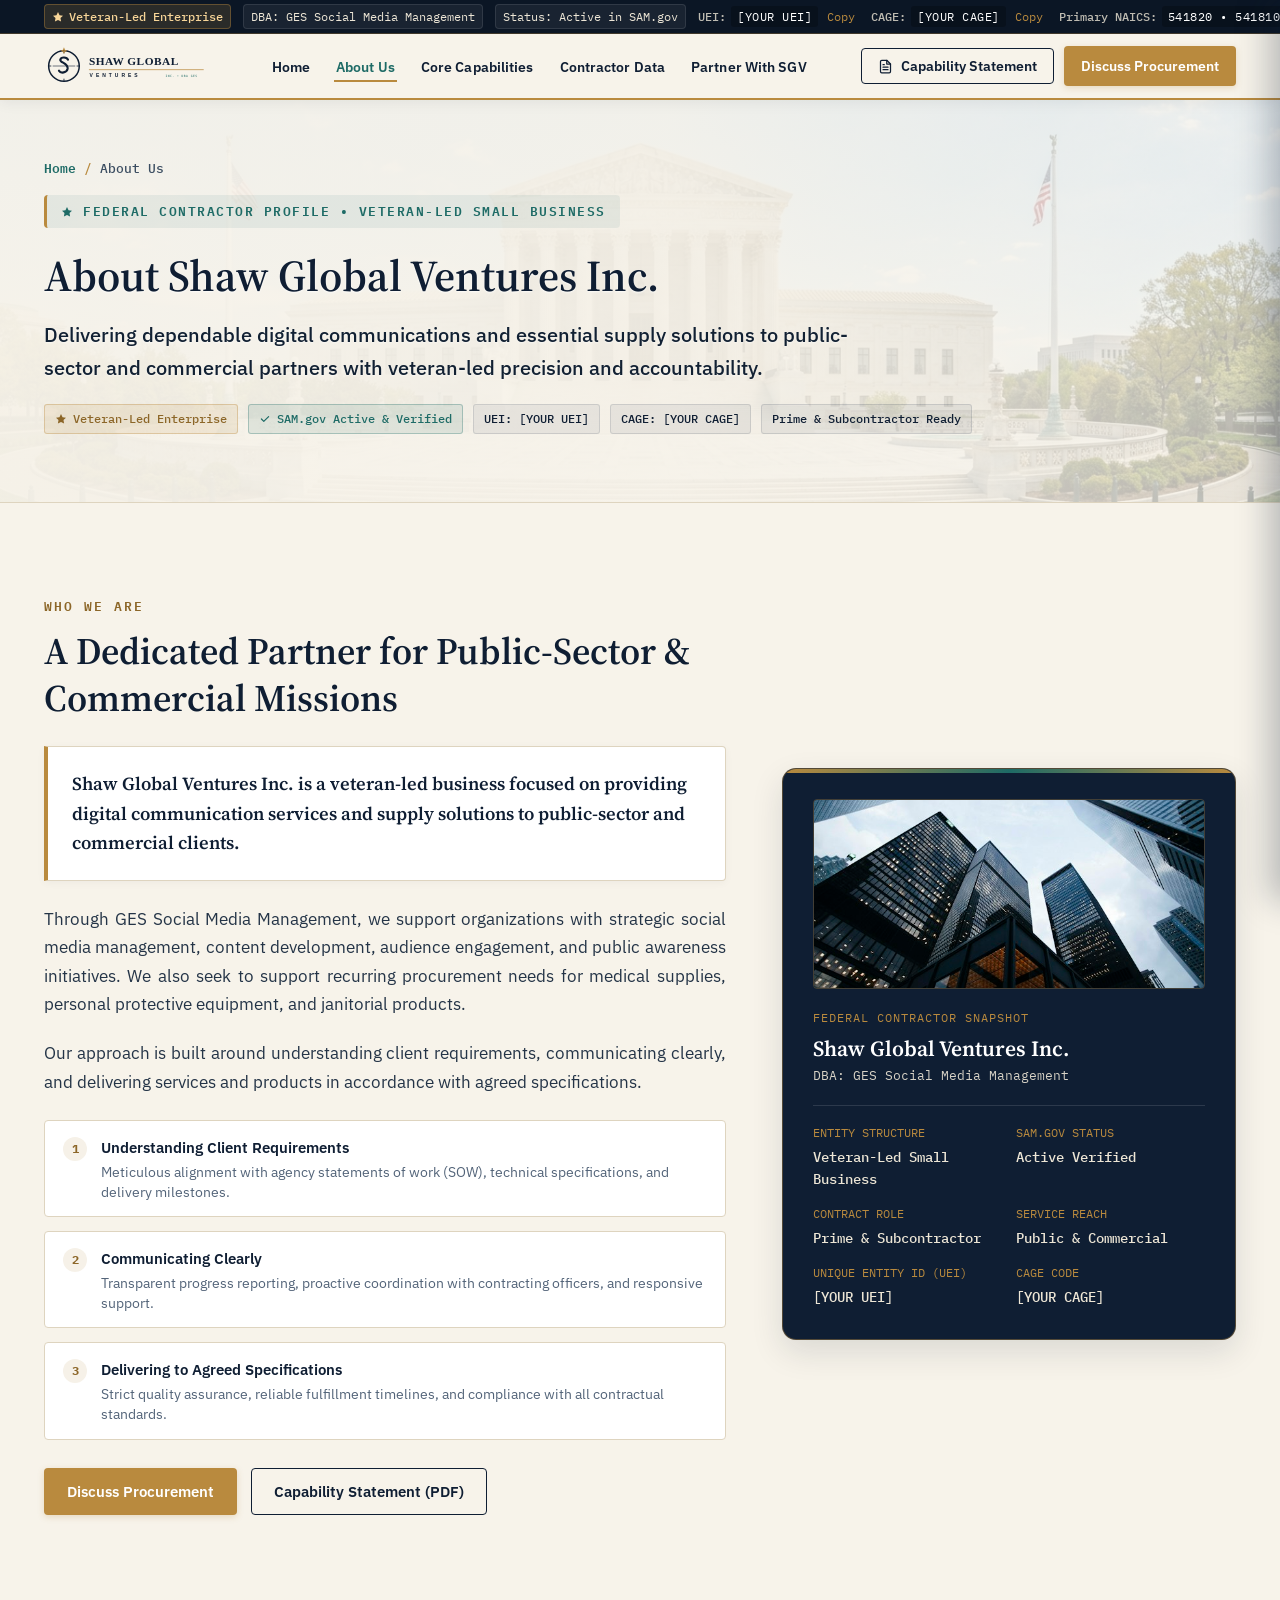
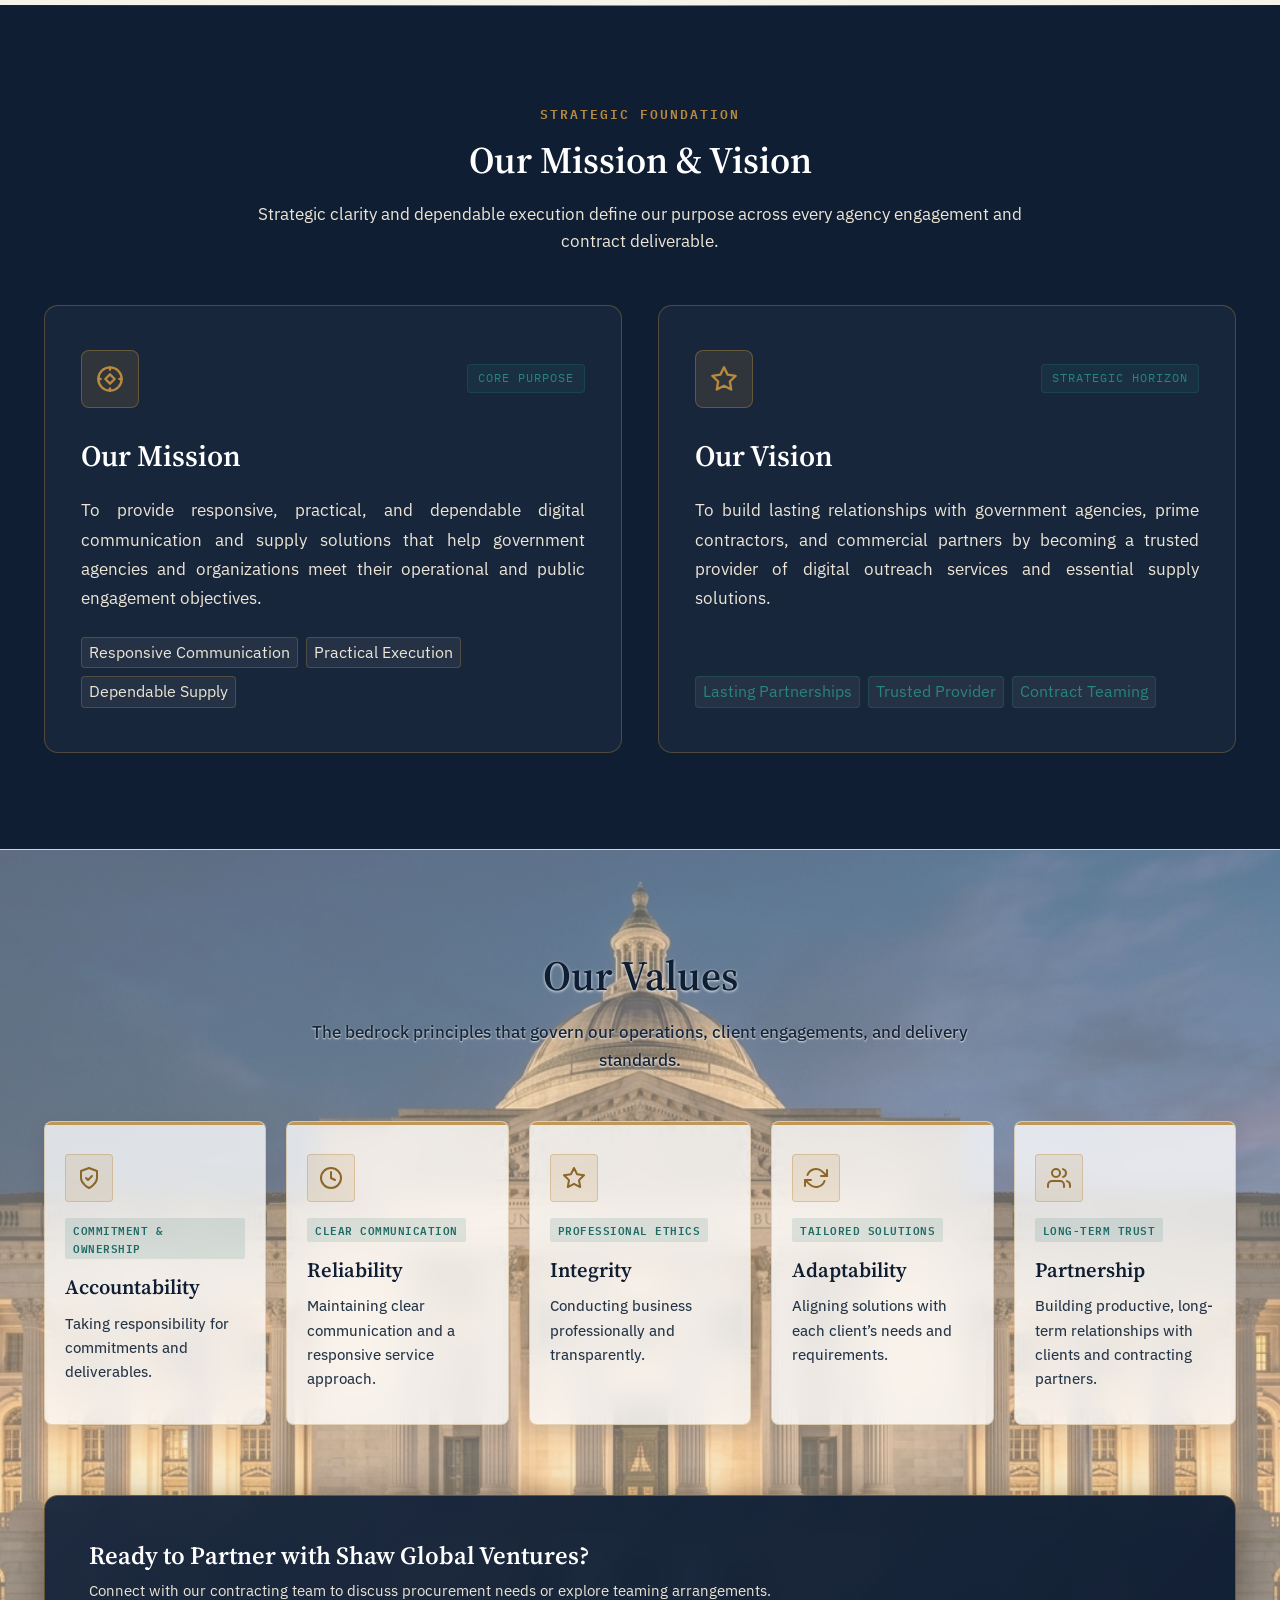
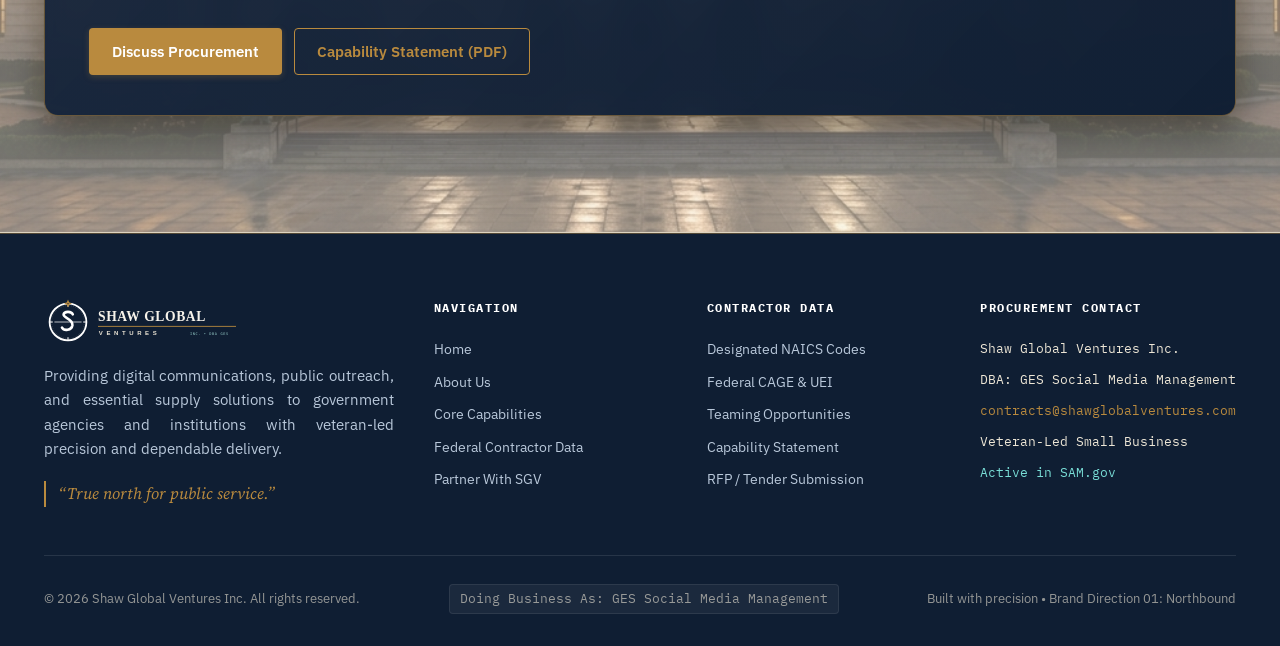
==== commit b9436166: "Recreate About page, implement reusable web components, and add custom architectural imagery" ====
--- a/about.html
+++ b/about.html
@@ -19,183 +19,17 @@
   <link href="https://fonts.googleapis.com/css2?family=IBM+Plex+Mono:ital,wght@0,400;0,500;0,600;1,400&family=IBM+Plex+Sans:ital,wght@0,300;0,400;0,500;0,600;0,700;1,400&family=Source+Serif+4:ital,opsz,wght@0,8..60,400;0,8..60,600;0,8..60,700;1,8..60,400;1,8..60,600&display=swap" rel="stylesheet">
 
   <link rel="stylesheet" href="css/styles.css">
+  
+  <!-- Reusable Web Component Engine -->
+  <script src="js/components.js"></script>
 </head>
 <body>
 
   <!-- ========================================================================
-       MASTER COMPLIANCE & NAVIGATION HEADER
+       REUSABLE HEADER & SIDEBAR COMPONENTS
        ======================================================================== -->
-  <div id="master-header">
-    
-    <!-- Top Government Compliance & Entity Verification Ribbon -->
-    <aside class="gov-meta-ribbon" aria-label="Federal Compliance Identifiers">
-      <div class="container ribbon-container">
-        <div class="gov-status-pill-group">
-          <span class="gov-pill veteran-badge">
-            <svg class="star-icon" width="11" height="11" viewBox="0 0 24 24" fill="currentColor" aria-hidden="true"><polygon points="12 2 15.09 8.26 22 9.27 17 14.14 18.18 21.02 12 17.77 5.82 21.02 7 14.14 2 9.27 8.91 8.26 12 2"/></svg>
-            Veteran-Led Enterprise
-          </span>
-          <span class="gov-pill hide-on-mobile">DBA: GES Social Media Management</span>
-          <span class="gov-pill hide-on-mobile">Status: Active in SAM.gov</span>
-        </div>
-
-        <div class="gov-data-codes">
-          <div class="code-item">
-            <span class="code-label">UEI:</span>
-            <span class="code-val" id="top-uei">[YOUR UEI]</span>
-            <button class="copy-btn" data-copy="[YOUR UEI]" title="Copy UEI" aria-label="Copy UEI to clipboard">Copy</button>
-          </div>
-          <div class="code-item">
-            <span class="code-label">CAGE:</span>
-            <span class="code-val" id="top-cage">[YOUR CAGE]</span>
-            <button class="copy-btn" data-copy="[YOUR CAGE]" title="Copy CAGE" aria-label="Copy CAGE to clipboard">Copy</button>
-          </div>
-          <div class="code-item hide-on-mobile">
-            <span class="code-label">Primary NAICS:</span>
-            <span class="code-val">541820 • 541810 • 423450</span>
-          </div>
-        </div>
-      </div>
-    </aside>
-
-    <!-- Main Navigation Bar -->
-    <header class="site-header" role="banner">
-      <div class="container nav-container">
-        <a href="index.html" class="brand-link" aria-label="Shaw Global Ventures Home">
-          <img src="assets/logo.svg" alt="Shaw Global Ventures Inc. - Northbound Compass Emblem" class="brand-logo-img">
-        </a>
-
-        <nav aria-label="Main Navigation">
-          <ul class="nav-menu">
-            <li><a href="index.html" class="nav-link">Home</a></li>
-            <li><a href="about.html" class="nav-link active" aria-current="page">About Us</a></li>
-            <li><a href="index.html#services" class="nav-link">Core Capabilities</a></li>
-            <li><a href="index.html#procurement-specs" class="nav-link">Contractor Data</a></li>
-            <li><a href="index.html#partner-contact" class="nav-link">Partner With SGV</a></li>
-          </ul>
-        </nav>
-
-        <div class="nav-actions">
-          <button type="button" class="btn btn-outline-midnight desktop-only-btn" data-open-modal="capability">
-            <svg width="15" height="15" viewBox="0 0 24 24" fill="none" stroke="currentColor" stroke-width="2" stroke-linecap="round" stroke-linejoin="round" aria-hidden="true">
-              <path d="M14 2H6a2 2 0 0 0-2 2v16a2 2 0 0 0 2 2h12a2 2 0 0 0 2-2V8z"></path>
-              <polyline points="14 2 14 8 20 8"></polyline>
-              <line x1="16" y1="13" x2="8" y2="13"></line>
-              <line x1="16" y1="17" x2="8" y2="17"></line>
-              <polyline points="10 9 9 9 8 9"></polyline>
-            </svg>
-            Capability Statement
-          </button>
-
-          <a href="index.html#partner-contact" class="btn btn-brass nav-cta-btn">
-            Discuss Procurement
-          </a>
-
-          <button class="mobile-nav-toggle" id="mobile-nav-toggle" aria-label="Open navigation menu" aria-expanded="false" aria-controls="mobile-drawer">
-            <svg width="24" height="24" viewBox="0 0 24 24" fill="none" stroke="currentColor" stroke-width="2" stroke-linecap="round" stroke-linejoin="round" aria-hidden="true">
-              <line x1="3" y1="12" x2="21" y2="12"></line>
-              <line x1="3" y1="6" x2="21" y2="6"></line>
-              <line x1="3" y1="18" x2="21" y2="18"></line>
-            </svg>
-          </button>
-        </div>
-      </div>
-    </header>
-
-  </div>
-
-  <!-- Mobile Navigation Drawer -->
-  <div class="mobile-drawer-backdrop" id="mobile-drawer-backdrop" aria-hidden="true"></div>
-  <aside class="mobile-drawer" id="mobile-drawer" aria-label="Mobile Navigation" aria-hidden="true">
-    <div class="drawer-header">
-      <img src="assets/logo.svg" alt="Shaw Global Ventures Logo" class="drawer-logo">
-      <button class="drawer-close-btn" id="drawer-close-btn" aria-label="Close navigation menu">
-        <svg width="16" height="16" viewBox="0 0 24 24" fill="none" stroke="currentColor" stroke-width="2.4" stroke-linecap="round" stroke-linejoin="round" aria-hidden="true">
-          <line x1="18" y1="6" x2="6" y2="18"></line>
-          <line x1="6" y1="6" x2="18" y2="18"></line>
-        </svg>
-      </button>
-    </div>
-
-    <nav class="drawer-nav">
-      <ul class="drawer-menu">
-        <li>
-          <a href="index.html" class="drawer-link">
-            <span>Home</span>
-            <svg class="drawer-chevron" width="14" height="14" viewBox="0 0 24 24" fill="none" stroke="currentColor" stroke-width="2" stroke-linecap="round" stroke-linejoin="round" aria-hidden="true"><polyline points="9 18 15 12 9 6"></polyline></svg>
-          </a>
-        </li>
-        <li>
-          <a href="about.html" class="drawer-link active">
-            <span>About Us</span>
-            <svg class="drawer-chevron" width="14" height="14" viewBox="0 0 24 24" fill="none" stroke="currentColor" stroke-width="2" stroke-linecap="round" stroke-linejoin="round" aria-hidden="true"><polyline points="9 18 15 12 9 6"></polyline></svg>
-          </a>
-        </li>
-        <li>
-          <a href="index.html#services" class="drawer-link">
-            <span>Core Service Areas</span>
-            <svg class="drawer-chevron" width="14" height="14" viewBox="0 0 24 24" fill="none" stroke="currentColor" stroke-width="2" stroke-linecap="round" stroke-linejoin="round" aria-hidden="true"><polyline points="9 18 15 12 9 6"></polyline></svg>
-          </a>
-        </li>
-        <li>
-          <a href="index.html#procurement-specs" class="drawer-link">
-            <span>Federal Contractor Data</span>
-            <svg class="drawer-chevron" width="14" height="14" viewBox="0 0 24 24" fill="none" stroke="currentColor" stroke-width="2" stroke-linecap="round" stroke-linejoin="round" aria-hidden="true"><polyline points="9 18 15 12 9 6"></polyline></svg>
-          </a>
-        </li>
-        <li>
-          <a href="index.html#partner-contact" class="drawer-link">
-            <span>Partner With SGV</span>
-            <svg class="drawer-chevron" width="14" height="14" viewBox="0 0 24 24" fill="none" stroke="currentColor" stroke-width="2" stroke-linecap="round" stroke-linejoin="round" aria-hidden="true"><polyline points="9 18 15 12 9 6"></polyline></svg>
-          </a>
-        </li>
-      </ul>
-    </nav>
-
-    <div class="drawer-actions">
-      <button type="button" class="btn btn-outline-midnight drawer-modal-btn" data-open-modal="capability">
-        <svg width="14" height="14" viewBox="0 0 24 24" fill="none" stroke="currentColor" stroke-width="2" aria-hidden="true">
-          <path d="M14 2H6a2 2 0 0 0-2 2v16a2 2 0 0 0 2 2h12a2 2 0 0 0 2-2V8z"></path>
-          <polyline points="14 2 14 8 20 8"></polyline>
-        </svg>
-        Capability Statement (PDF)
-      </button>
-
-      <a href="index.html#partner-contact" class="btn btn-brass drawer-cta-btn">
-        Discuss Procurement
-      </a>
-    </div>
-
-    <!-- Federal Credentials Card at Bottom of Sidebar -->
-    <div class="drawer-footer-credentials">
-      <div class="drawer-cred-badges">
-        <span class="gov-pill veteran-badge"><svg class="star-icon" width="10" height="10" viewBox="0 0 24 24" fill="currentColor" aria-hidden="true"><polygon points="12 2 15.09 8.26 22 9.27 17 14.14 18.18 21.02 12 17.77 5.82 21.02 7 14.14 2 9.27 8.91 8.26 12 2"/></svg> Veteran-Led</span>
-        <span class="gov-pill">Active in SAM.gov</span>
-      </div>
-
-      <div class="drawer-cred-dba">
-        DBA: GES Social Media Management
-      </div>
-
-      <div class="drawer-cred-codes">
-        <div class="code-item">
-          <span class="code-label">UEI:</span>
-          <span class="code-val">[YOUR UEI]</span>
-          <button class="copy-btn" data-copy="[YOUR UEI]" title="Copy UEI" aria-label="Copy UEI">Copy</button>
-        </div>
-        <div class="code-item">
-          <span class="code-label">CAGE:</span>
-          <span class="code-val">[YOUR CAGE]</span>
-          <button class="copy-btn" data-copy="[YOUR CAGE]" title="Copy CAGE" aria-label="Copy CAGE">Copy</button>
-        </div>
-      </div>
-
-      <div class="drawer-cred-naics">
-        <span class="code-label">Primary NAICS:</span>
-        <span class="code-val">541820 • 541810 • 423450</span>
-      </div>
-    </div>
-  </aside>
+  <site-header active="about"></site-header>
+  <site-sidebar active="about"></site-sidebar>
 
   <main id="main-content">
     
@@ -314,7 +148,7 @@
           <!-- Contractor Identity Snapshot Card -->
           <div class="about-card-profile">
             <div class="about-profile-media">
-              <img src="https://images.unsplash.com/photo-1529107386315-e1a2ed48a620?auto=format&fit=crop&w=800&q=80" alt="Institutional operations and federal contracting standard">
+              <img src="assets/contractor-facility.jpg" alt="Commercial and public-sector operations facility">
             </div>
 
             <div style="margin-bottom: 18px;">
@@ -442,7 +276,7 @@
       <div class="container">
         
         <div class="section-head" style="margin-bottom: 48px;">
-          <span class="section-eyebrow">Operating Principles</span>
+          <!-- <span class="section-eyebrow">Operating Principles</span> -->
           <h2 class="section-title" id="values-heading">
             Our Values
           </h2>
@@ -554,193 +388,12 @@
   </main>
 
   <!-- ========================================================================
-       EXECUTIVE CAPABILITY STATEMENT MODAL (Printable / Saveable)
+       REUSABLE MODAL & FOOTER COMPONENTS
        ======================================================================== -->
-  <div class="modal-overlay" id="capability-modal" role="dialog" aria-modal="true" aria-labelledby="modal-cap-title">
-    <div class="modal-content">
-      <div class="modal-bar-actions">
-        <span style="font-family: var(--font-mono); font-size: 0.85rem; letter-spacing: 1px; display: inline-flex; align-items: center; gap: 8px;">
-          <svg class="star-icon" width="12" height="12" viewBox="0 0 24 24" fill="currentColor" aria-hidden="true"><polygon points="12 2 15.09 8.26 22 9.27 17 14.14 18.18 21.02 12 17.77 5.82 21.02 7 14.14 2 9.27 8.91 8.26 12 2"/></svg>
-          OFFICIAL CAPABILITY STATEMENT • SHAW GLOBAL VENTURES INC.
-        </span>
-        <div style="display: flex; gap: 12px; align-items: center;">
-          <button type="button" class="btn btn-outline-brass modal-print-btn" style="padding: 5px 12px; font-size: 0.78rem;">
-            Print / Save PDF
-          </button>
-          <button type="button" class="modal-close-btn" aria-label="Close modal">&times;</button>
-        </div>
-      </div>
-
-      <div class="capability-sheet">
-        <div class="cap-sheet-header">
-          <div>
-            <h2 class="cap-sheet-title" id="modal-cap-title">SHAW GLOBAL VENTURES INC.</h2>
-            <div class="cap-sheet-subtitle">DBA: GES SOCIAL MEDIA MANAGEMENT • VETERAN-LED SMALL BUSINESS</div>
-            <div style="font-size: 0.88rem; color: #536479; margin-top: 4px;">
-              Government Contracting | Digital Outreach | Supply Solutions
-            </div>
-          </div>
-          <div style="text-align: right;">
-            <div style="font-family: var(--font-serif); font-style: italic; color: var(--color-brass-dark); font-size: 0.95rem;">
-              “True north for public service.”
-            </div>
-            <div style="font-family: var(--font-mono); font-size: 0.75rem; color: var(--color-teal); margin-top: 4px;">
-              SAM.GOV ACTIVE
-            </div>
-          </div>
-        </div>
-
-        <div class="cap-sheet-section">
-          <div class="cap-section-heading">Corporate Identifiers &amp; Federal Codes</div>
-          <div class="cap-meta-grid">
-            <div>
-              <strong>Legal Business Name:</strong><br>
-              Shaw Global Ventures Inc.
-            </div>
-            <div>
-              <strong>Unique Entity ID (UEI):</strong><br>
-              <span style="font-family: var(--font-mono); font-weight: 600;">[YOUR UEI]</span>
-            </div>
-            <div>
-              <strong>CAGE Code:</strong><br>
-              <span style="font-family: var(--font-mono); font-weight: 600;">[YOUR CAGE]</span>
-            </div>
-            <div>
-              <strong>Operating DBA:</strong><br>
-              GES Social Media Management
-            </div>
-            <div>
-              <strong>Socio-Economic Status:</strong><br>
-              Veteran-Led Small Business
-            </div>
-            <div>
-              <strong>Contract Role:</strong><br>
-              Prime &amp; Subcontractor
-            </div>
-          </div>
-        </div>
-
-        <div class="cap-sheet-section">
-          <div class="cap-section-heading">Core Competencies &amp; Service Pillars</div>
-          <div style="display: grid; grid-template-columns: 1fr 1fr; gap: 16px; font-size: 0.88rem;">
-            <div>
-              <strong style="color: var(--color-midnight);">Pillar 1: Social Media Management &amp; Digital Outreach</strong>
-              <p style="color: #4b5563; margin-top: 4px;">Constituent engagement, public transparency, crisis communication protocol, Section 508 accessibility compliance.</p>
-            </div>
-            <div>
-              <strong style="color: var(--color-midnight);">Pillar 2: Marketing, Advertising &amp; PR Support</strong>
-              <p style="color: #4b5563; margin-top: 4px;">Multi-channel civic awareness campaigns, recruitment initiatives, press releases, and stakeholder communications.</p>
-            </div>
-            <div>
-              <strong style="color: var(--color-midnight);">Pillar 3: Medical and PPE Supplies</strong>
-              <p style="color: #4b5563; margin-top: 4px;">Medical grade examination gloves, N95/surgical masks, face shields, isolation gowns, and rapid distribution contracts.</p>
-            </div>
-            <div>
-              <strong style="color: var(--color-midnight);">Pillar 4: Janitorial &amp; Facility Supplies</strong>
-              <p style="color: #4b5563; margin-top: 4px;">Commercial disinfectants, institutional paper goods, floor care machinery, custodial tools, Green Seal solutions.</p>
-            </div>
-          </div>
-        </div>
-
-        <div class="cap-sheet-section">
-          <div class="cap-section-heading">North American Industry Classification System (NAICS)</div>
-          <div class="cap-naics-list">
-            <div class="cap-naics-item"><strong>541820</strong> (Primary) - Public Relations Agencies</div>
-            <div class="cap-naics-item"><strong>541810</strong> - Advertising Agencies</div>
-            <div class="cap-naics-item"><strong>541830</strong> - Media Buying Agencies</div>
-            <div class="cap-naics-item"><strong>423450</strong> - Medical, Dental &amp; Hospital Equipment Wholesalers</div>
-            <div class="cap-naics-item"><strong>423850</strong> - Service Establishment Equipment &amp; Supplies</div>
-            <div class="cap-naics-item"><strong>561720</strong> - Janitorial Services Support</div>
-          </div>
-        </div>
-
-        <div class="cap-sheet-section">
-          <div class="cap-section-heading">Differentiators &amp; Value Proposition</div>
-          <ul style="padding-left: 18px; font-size: 0.88rem; color: #374151; line-height: 1.6;">
-            <li><strong>Veteran-Led Discipline:</strong> Strict adherence to operational schedules, transparent deliverables, and contract specification precision.</li>
-            <li><strong>Dual-Vector Service Capability:</strong> Unified contracting vehicle capable of delivering sophisticated digital public relations alongside critical physical supplies.</li>
-            <li><strong>Responsiveness &amp; Agility:</strong> Dedicated single-point-of-contact contracting officer liaison ensuring zero bureaucratic lag.</li>
-          </ul>
-        </div>
-
-        <div style="border-top: 1px solid #ded4bf; padding-top: 16px; font-size: 0.82rem; color: #536479; display: flex; justify-content: space-between;">
-          <div><strong>Inquiries:</strong> contracts@shawglobalventures.com</div>
-          <div><strong>Website:</strong> www.shawglobalventures.com</div>
-        </div>
-      </div>
-    </div>
-  </div>
-
-  <!-- ========================================================================
-       SITE FOOTER
-       ======================================================================== -->
-  <footer class="site-footer" role="contentinfo">
-    <div class="container">
-      
-      <div class="footer-top-grid">
-        
-        <div>
-          <div class="footer-logo-box">
-            <img src="assets/logo-white.svg" alt="Shaw Global Ventures White Emblem" style="height: 48px; width: auto;">
-          </div>
-          <p class="footer-mission">
-            Providing digital communications, public outreach, and essential supply solutions to government agencies and institutions with veteran-led precision and dependable delivery.
-          </p>
-          <div class="footer-motto-quote">
-            “True north for public service.”
-          </div>
-        </div>
-
-        <div>
-          <h4 class="footer-col-title">Navigation</h4>
-          <ul class="footer-links">
-            <li><a href="index.html">Home</a></li>
-            <li><a href="about.html">About Us</a></li>
-            <li><a href="index.html#services">Core Capabilities</a></li>
-            <li><a href="index.html#procurement-specs">Federal Contractor Data</a></li>
-            <li><a href="index.html#partner-contact">Partner With SGV</a></li>
-          </ul>
-        </div>
-
-        <div>
-          <h4 class="footer-col-title">Contractor Data</h4>
-          <ul class="footer-links">
-            <li><a href="index.html#procurement-specs">Designated NAICS Codes</a></li>
-            <li><a href="index.html#procurement-specs">Federal CAGE &amp; UEI</a></li>
-            <li><a href="index.html#procurement-specs">Teaming Opportunities</a></li>
-            <li><a href="#about-hero-title" data-open-modal="capability">Capability Statement</a></li>
-            <li><a href="index.html#partner-contact">RFP / Tender Submission</a></li>
-          </ul>
-        </div>
-
-        <div>
-          <h4 class="footer-col-title">Procurement Contact</h4>
-          <ul class="footer-links" style="font-family: var(--font-mono); font-size: 0.82rem;">
-            <li style="color: var(--color-parchment);">Shaw Global Ventures Inc.</li>
-            <li>DBA: GES Social Media Management</li>
-            <li style="color: var(--color-brass);">contracts@shawglobalventures.com</li>
-            <li>Veteran-Led Small Business</li>
-            <li style="color: #79ded7;">Active in SAM.gov</li>
-          </ul>
-        </div>
-
-      </div>
-
-      <div class="footer-bottom">
-        <div>
-          &copy; 2026 Shaw Global Ventures Inc. All rights reserved.
-        </div>
-        <div class="dba-legal-badge">
-          Doing Business As: GES Social Media Management
-        </div>
-        <div>
-          Built with precision • Brand Direction 01: Northbound
-        </div>
-      </div>
-
-    </div>
-  </footer>
-
+  <capability-modal></capability-modal>
+  <site-footer></site-footer>
+
+  <!-- Interactive Logic Engine -->
   <script src="js/app.js"></script>
 </body>
 </html>
--- a/css/styles.css
+++ b/css/styles.css
@@ -115,6 +115,11 @@
   --header-height: 98px;
 }
 
+site-header, site-sidebar, capability-modal, site-footer {
+  display: block;
+  width: 100%;
+}
+
 body {
   padding-top: var(--header-actual-height, var(--header-height));
 }
@@ -925,11 +930,14 @@
    VETERAN-LED HERITAGE & MISSION SECTION
    ========================================================================== */
 .veteran-section {
-  background-color: var(--color-midnight);
+  position: relative;
+  background: linear-gradient(135deg, rgba(15, 30, 51, 0.88) 0%, rgba(15, 30, 51, 0.92) 100%),
+              url('https://images.unsplash.com/photo-1501466044931-62695aada8e9?auto=format&fit=crop&w=1920&q=80') center center / cover no-repeat;
   color: var(--color-white);
   padding: 100px 0;
-  position: relative;
   overflow: hidden;
+  border-top: 1px solid rgba(185, 138, 62, 0.3);
+  border-bottom: 1px solid rgba(185, 138, 62, 0.3);
 }
 
 .veteran-section::before {
@@ -2494,9 +2502,9 @@
 }
 
 .page-hero {
-  background: linear-gradient(90deg, rgba(247, 243, 234, 0.82) 0%, rgba(247, 243, 234, 0.60) 48%, rgba(247, 243, 234, 0.22) 100%),
-              url('https://images.unsplash.com/photo-1541872703-74c5e44368f9?auto=format&fit=crop&w=1600&q=80') center right / cover no-repeat;
-  padding: 56px 0 68px;
+  background: linear-gradient(90deg, rgba(247, 243, 234, 0.97) 0%, rgba(247, 243, 234, 0.94) 52%, rgba(247, 243, 234, 0.72) 100%),
+              url('../assets/about-hero.jpg') center right / cover no-repeat;
+  padding: 58px 0 68px;
   border-bottom: 1px solid var(--color-parchment-border);
   position: relative;
 }
@@ -2506,15 +2514,16 @@
   align-items: center;
   gap: 8px;
   font-family: var(--font-mono);
-  font-size: 0.8rem;
-  color: var(--text-muted);
+  font-size: 0.82rem;
+  color: #3b4d61;
+  font-weight: 500;
   margin-bottom: 16px;
 }
 
 .breadcrumb-nav a {
   color: var(--color-teal);
   text-decoration: none;
-  font-weight: 500;
+  font-weight: 600;
 }
 
 .breadcrumb-nav a:hover {
@@ -2530,16 +2539,18 @@
   font-size: 2.75rem;
   font-weight: 600;
   color: var(--color-midnight);
-  margin-bottom: 14px;
+  margin-bottom: 16px;
   line-height: 1.2;
-  text-shadow: 0 1px 2px rgba(247, 243, 234, 0.9);
+  text-shadow: 0 1px 2px rgba(255, 255, 255, 0.8);
 }
 
 .page-hero-subtitle {
-  font-size: 1.15rem;
-  color: var(--text-muted);
-  max-width: 800px;
-  line-height: 1.6;
+  font-size: 1.22rem;
+  color: #122133;
+  font-weight: 500;
+  max-width: 820px;
+  line-height: 1.68;
+  text-shadow: 0 1px 2px rgba(255, 255, 255, 0.6);
 }
 
 /* About Narrative Section (Who We Are) */
@@ -2567,9 +2578,9 @@
 }
 
 .about-body-text {
-  font-size: 1rem;
-  color: var(--text-muted);
-  line-height: 1.7;
+  font-size: 1.04rem;
+  color: #243447;
+  line-height: 1.72;
   margin-bottom: 20px;
   text-align: justify;
   text-justify: inter-word;
@@ -2749,11 +2760,37 @@
   flex-grow: 1;
 }
 
-/* Values Section */
+/* Values Section with High-Visibility Institutional Image Background */
 .values-container-section {
-  padding: 88px 0;
-  background-color: var(--color-field-ivory);
+  padding: 100px 0 96px;
+  position: relative;
+  background: linear-gradient(180deg, rgba(247, 243, 234, 0.38) 0%, rgba(240, 234, 222, 0.44) 50%, rgba(247, 243, 234, 0.48) 100%),
+              url('../assets/values-bg.jpg') center center / cover no-repeat;
   border-top: 1px solid var(--color-parchment-border);
+  border-bottom: 1px solid var(--color-parchment-border);
+  color: var(--text-main);
+}
+
+.values-container-section .section-eyebrow {
+  color: var(--color-brass-dark);
+  font-weight: 600;
+  letter-spacing: 1.2px;
+  text-shadow: 0 1px 2px rgba(255, 255, 255, 0.9);
+}
+
+.values-container-section .section-title {
+  color: var(--color-midnight);
+  font-size: clamp(2.1rem, 3.8vw, 2.6rem);
+  text-shadow: 0 1px 3px rgba(255, 255, 255, 0.95);
+}
+
+.values-container-section .section-subtitle {
+  color: #172639;
+  font-weight: 500;
+  font-size: 1.08rem;
+  text-shadow: 0 1px 2px rgba(255, 255, 255, 0.9);
+  max-width: 720px;
+  margin: 0 auto;
 }
 
 .values-5-grid {
@@ -2763,14 +2800,16 @@
 }
 
 .value-pill-card {
-  background: var(--color-white);
+  background: rgba(255, 255, 255, 0.78);
+  backdrop-filter: blur(14px);
+  -webkit-backdrop-filter: blur(14px);
   border-radius: var(--radius-md);
-  padding: 28px 20px;
-  border: 1px solid var(--color-parchment-border);
-  box-shadow: var(--shadow-sm);
+  padding: 32px 20px;
+  border: 1px solid rgba(185, 138, 62, 0.30);
+  box-shadow: 0 6px 20px rgba(15, 30, 51, 0.08);
   display: flex;
   flex-direction: column;
-  transition: all var(--transition-fast);
+  transition: all var(--transition-smooth);
   position: relative;
   overflow: hidden;
 }
@@ -2783,26 +2822,28 @@
   right: 0;
   height: 3px;
   background: var(--color-brass);
-  opacity: 0;
-  transition: opacity var(--transition-fast);
+  opacity: 0.85;
+  transition: all var(--transition-fast);
 }
 
 .value-pill-card:hover {
-  transform: translateY(-5px);
+  transform: translateY(-6px);
+  background: rgba(255, 255, 255, 0.92);
   border-color: var(--color-brass);
-  box-shadow: var(--shadow-md);
+  box-shadow: 0 14px 32px rgba(15, 30, 51, 0.14), 0 0 16px rgba(185, 138, 62, 0.2);
 }
 
 .value-pill-card:hover::before {
-  opacity: 1;
+  height: 4px;
+  background: linear-gradient(90deg, var(--color-brass), #d8ab5d);
 }
 
 .value-pill-icon {
   width: 48px;
   height: 48px;
   border-radius: var(--radius-sm);
-  background: rgba(185, 138, 62, 0.12);
-  border: 1px solid rgba(185, 138, 62, 0.3);
+  background: rgba(185, 138, 62, 0.14);
+  border: 1px solid rgba(185, 138, 62, 0.35);
   display: flex;
   align-items: center;
   justify-content: center;
@@ -2819,7 +2860,7 @@
 
 .value-pill-title {
   font-family: var(--font-serif);
-  font-size: 1.25rem;
+  font-size: 1.28rem;
   font-weight: 600;
   color: var(--color-midnight);
   margin-bottom: 8px;
@@ -2831,18 +2872,20 @@
   text-transform: uppercase;
   letter-spacing: 0.5px;
   color: var(--color-teal);
-  background: rgba(30, 107, 102, 0.08);
-  padding: 3px 7px;
+  background: rgba(30, 107, 102, 0.12);
+  padding: 3px 8px;
   border-radius: 2px;
   display: inline-block;
   align-self: flex-start;
   margin-bottom: 12px;
+  font-weight: 600;
 }
 
 .value-pill-desc {
-  font-size: 0.92rem;
-  color: var(--text-muted);
-  line-height: 1.6;
+  font-size: 0.94rem;
+  color: #243548;
+  line-height: 1.62;
+  font-weight: 450;
 }
 
 /* Quote Callout Box for About Page */
@@ -2925,13 +2968,15 @@
 
 /* Compact Executive Bridge Banner (Replaces redundant CTA) */
 .about-bridge-banner {
-  background: var(--color-midnight);
+  background: linear-gradient(135deg, rgba(20, 35, 58, 0.94) 0%, rgba(15, 30, 51, 0.98) 100%);
+  backdrop-filter: blur(14px);
+  -webkit-backdrop-filter: blur(14px);
   color: var(--color-white);
   border-radius: var(--radius-lg);
-  padding: 38px 40px;
-  margin: 70px 0 30px;
-  border: 1px solid rgba(185, 138, 62, 0.35);
-  box-shadow: var(--shadow-md);
+  padding: 40px 44px;
+  margin: 70px 0 20px;
+  border: 1px solid rgba(185, 138, 62, 0.5);
+  box-shadow: 0 16px 40px rgba(0, 0, 0, 0.4), 0 0 24px rgba(185, 138, 62, 0.15);
   display: flex;
   align-items: center;
   justify-content: space-between;
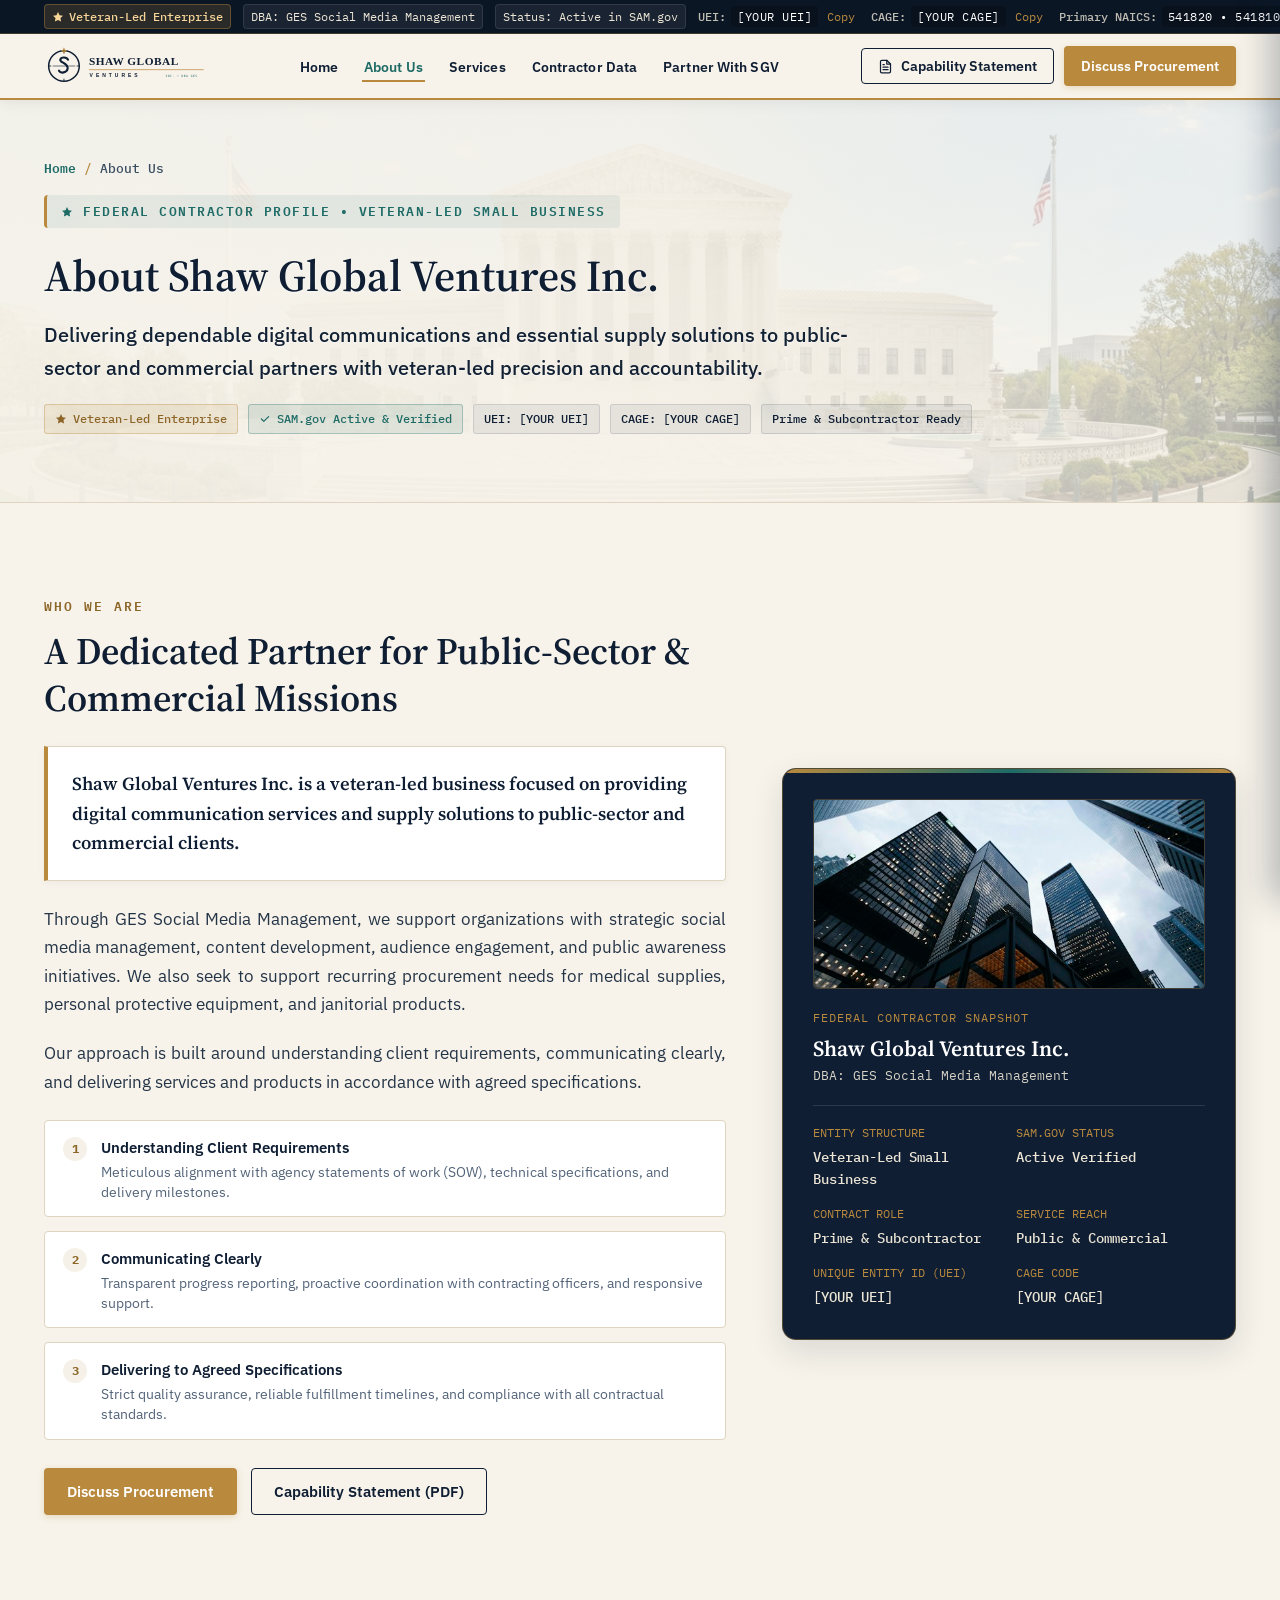
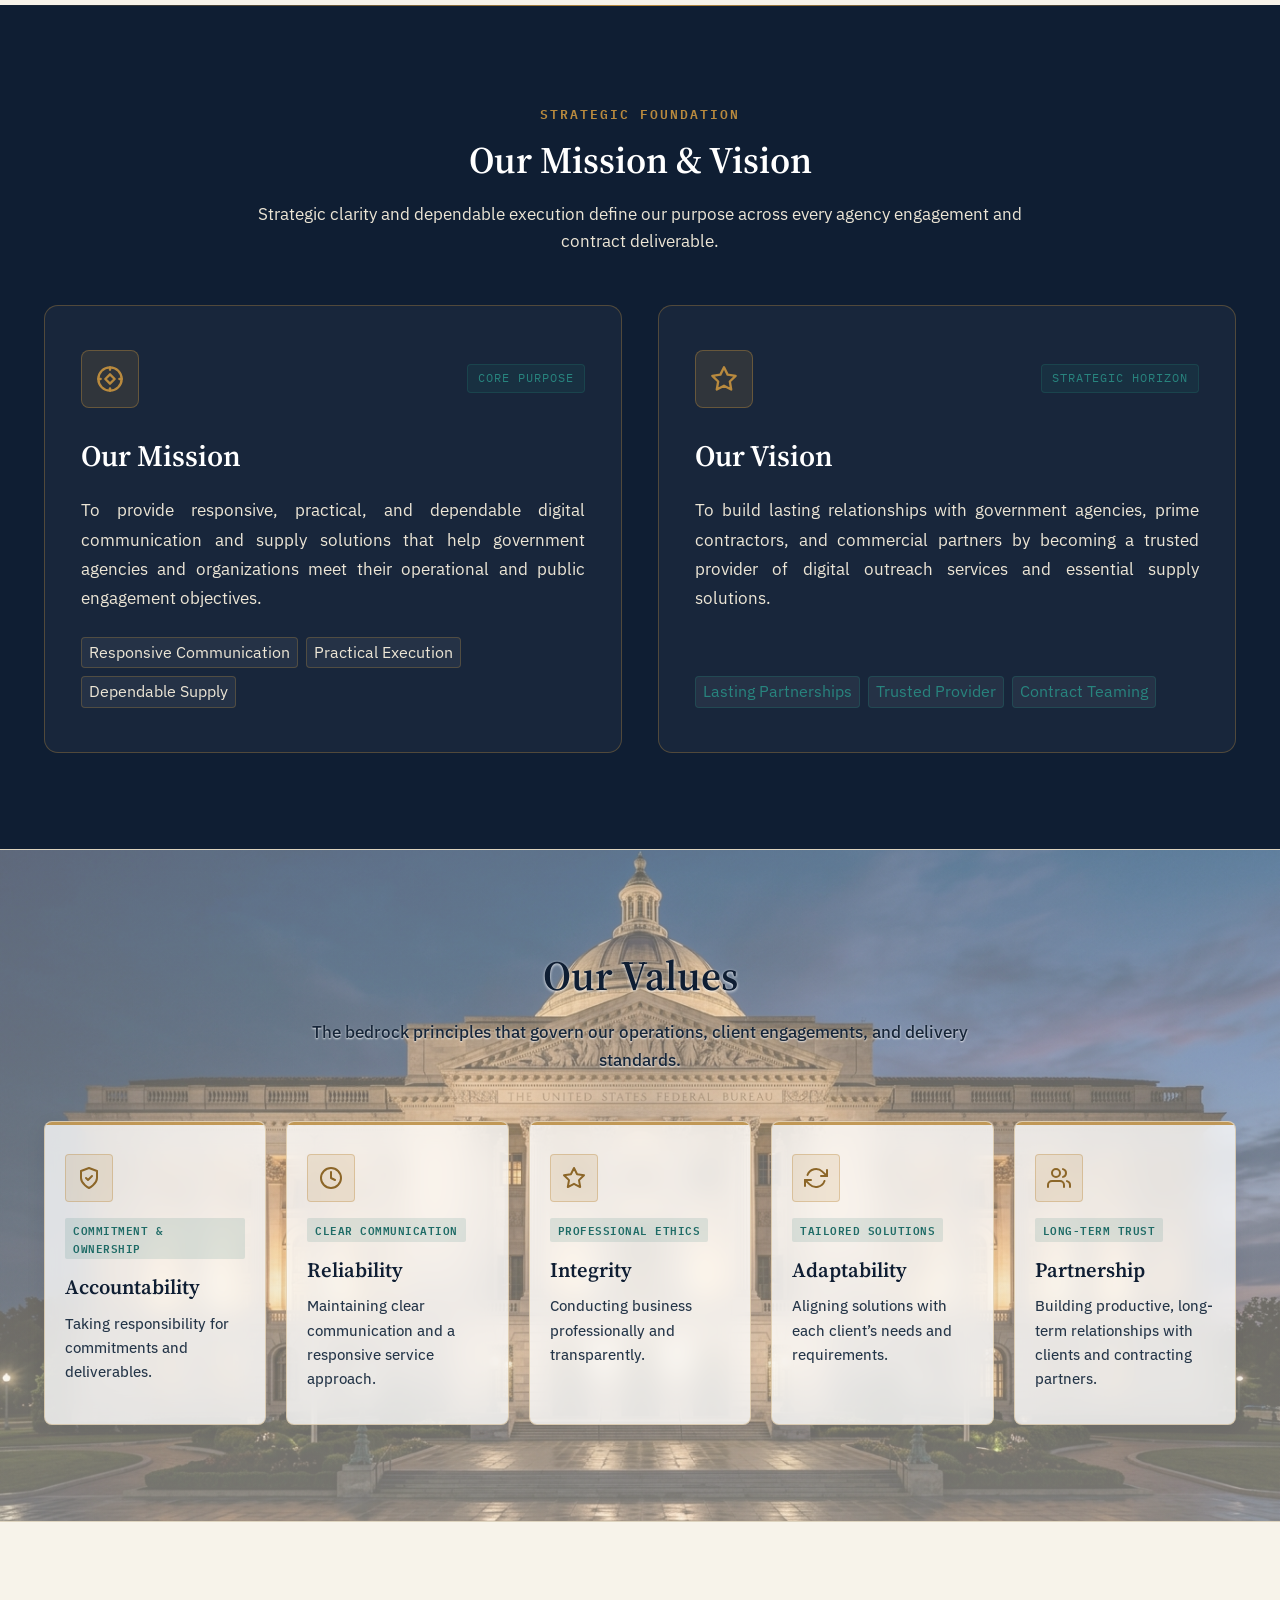
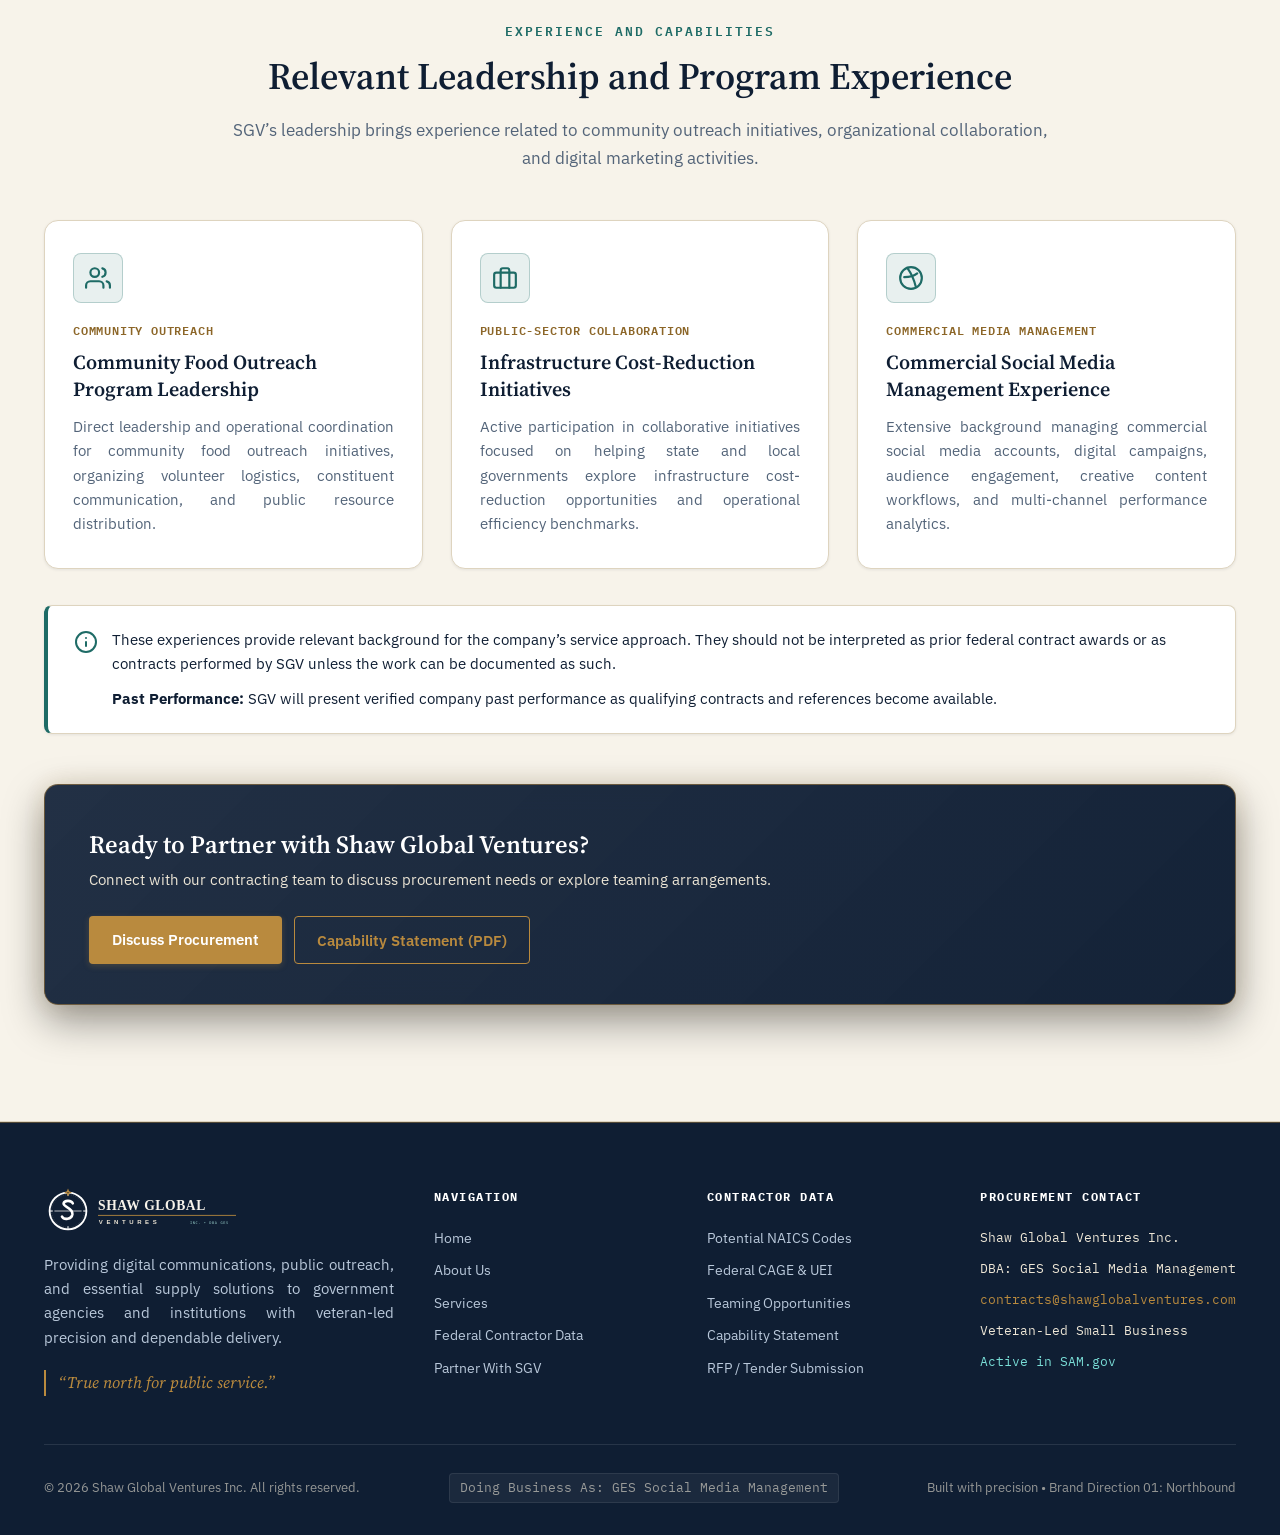
==== commit e0be3257: "feat: add services page, experience & capabilities section, updated capability statement and partner" ====
--- a/about.html
+++ b/about.html
@@ -366,8 +366,98 @@
 
         </div>
 
+      </div>
+    </section>
+
+    <!-- ========================================================================
+         SECTION 4: EXPERIENCE AND CAPABILITIES
+         ======================================================================== -->
+    <section class="experience-section" id="experience" aria-labelledby="experience-heading">
+      <div class="container">
+        
+        <div class="section-head" style="margin-bottom: 48px;">
+          <span class="section-eyebrow" style="color: var(--color-teal); font-weight: 600;">Experience and Capabilities</span>
+          <h2 class="section-title" id="experience-heading" style="color: var(--color-midnight);">
+            Relevant Leadership and Program Experience
+          </h2>
+          <p class="section-subtitle">
+            SGV’s leadership brings experience related to community outreach initiatives, organizational collaboration, and digital marketing activities.
+          </p>
+        </div>
+
+        <div class="experience-grid">
+          
+          <!-- Experience Card 1 -->
+          <div class="exp-card">
+            <div class="exp-icon-box" aria-hidden="true">
+              <svg width="26" height="26" viewBox="0 0 24 24" fill="none" stroke="currentColor" stroke-width="2" stroke-linecap="round" stroke-linejoin="round">
+                <path d="M17 21v-2a4 4 0 0 0-4-4H5a4 4 0 0 0-4 4v2"></path>
+                <circle cx="9" cy="7" r="4"></circle>
+                <path d="M23 21v-2a4 4 0 0 0-3-3.87"></path>
+                <path d="M16 3.13a4 4 0 0 1 0 7.75"></path>
+              </svg>
+            </div>
+            <span class="exp-tag">Community Outreach</span>
+            <h3 class="exp-title">Community Food Outreach Program Leadership</h3>
+            <p class="exp-desc">
+              Direct leadership and operational coordination for community food outreach initiatives, organizing volunteer logistics, constituent communication, and public resource distribution.
+            </p>
+          </div>
+
+          <!-- Experience Card 2 -->
+          <div class="exp-card">
+            <div class="exp-icon-box" aria-hidden="true">
+              <svg width="26" height="26" viewBox="0 0 24 24" fill="none" stroke="currentColor" stroke-width="2" stroke-linecap="round" stroke-linejoin="round">
+                <rect x="2" y="7" width="20" height="14" rx="2" ry="2"></rect>
+                <path d="M16 21V5a2 2 0 0 0-2-2h-4a2 2 0 0 0-2 2v16"></path>
+              </svg>
+            </div>
+            <span class="exp-tag">Public-Sector Collaboration</span>
+            <h3 class="exp-title">Infrastructure Cost-Reduction Initiatives</h3>
+            <p class="exp-desc">
+              Active participation in collaborative initiatives focused on helping state and local governments explore infrastructure cost-reduction opportunities and operational efficiency benchmarks.
+            </p>
+          </div>
+
+          <!-- Experience Card 3 -->
+          <div class="exp-card">
+            <div class="exp-icon-box" aria-hidden="true">
+              <svg width="26" height="26" viewBox="0 0 24 24" fill="none" stroke="currentColor" stroke-width="2" stroke-linecap="round" stroke-linejoin="round">
+                <circle cx="12" cy="12" r="10"></circle>
+                <path d="M8.56 2.75c4.37 6 6 9.42 8 17.72"></path>
+                <path d="M17.73 7.73c-3 2.5-7 3.5-12 3.5"></path>
+              </svg>
+            </div>
+            <span class="exp-tag">Commercial Media Management</span>
+            <h3 class="exp-title">Commercial Social Media Management Experience</h3>
+            <p class="exp-desc">
+              Extensive background managing commercial social media accounts, digital campaigns, audience engagement, creative content workflows, and multi-channel performance analytics.
+            </p>
+          </div>
+
+        </div>
+
+        <!-- Experience Context & Past Performance Disclosure -->
+        <div class="exp-disclosure-box">
+          <div style="display: flex; gap: 14px; align-items: flex-start;">
+            <svg width="24" height="24" viewBox="0 0 24 24" fill="none" stroke="currentColor" stroke-width="2" stroke-linecap="round" stroke-linejoin="round" style="color: var(--color-teal); flex-shrink: 0; margin-top: 2px;" aria-hidden="true">
+              <circle cx="12" cy="12" r="10"></circle>
+              <line x1="12" y1="16" x2="12" y2="12"></line>
+              <line x1="12" y1="8" x2="12.01" y2="8"></line>
+            </svg>
+            <div>
+              <p style="margin: 0 0 10px 0; font-size: 0.94rem; color: var(--color-midnight); line-height: 1.6;">
+                These experiences provide relevant background for the company’s service approach. They should not be interpreted as prior federal contract awards or as contracts performed by SGV unless the work can be documented as such.
+              </p>
+              <p style="margin: 0; font-size: 0.94rem; color: var(--color-midnight); line-height: 1.6;">
+                <strong>Past Performance:</strong> SGV will present verified company past performance as qualifying contracts and references become available.
+              </p>
+            </div>
+          </div>
+        </div>
+
         <!-- Executive Teaming / Action Bridge Banner -->
-        <div class="about-bridge-banner">
+        <div class="about-bridge-banner" style="margin-top: 50px;">
           <div class="about-bridge-text">
             <h3>Ready to Partner with Shaw Global Ventures?</h3>
             <p>Connect with our contracting team to discuss procurement needs or explore teaming arrangements.</p>
--- a/css/styles.css
+++ b/css/styles.css
@@ -1100,6 +1100,17 @@
   hyphens: auto;
 }
 
+.value-card.value-card-featured {
+  grid-column: 1 / -1;
+  background: rgba(185, 138, 62, 0.08);
+  border-color: rgba(185, 138, 62, 0.35);
+}
+
+.value-card.value-card-featured:hover {
+  background: rgba(185, 138, 62, 0.14);
+  border-color: var(--color-brass);
+}
+
 /* ==========================================================================
    FEDERAL PROCUREMENT & SPECIFICATIONS MATRIX
    ========================================================================== */
@@ -1176,6 +1187,15 @@
   background-color: rgba(185, 138, 62, 0.05);
 }
 
+.review-note-box {
+  background: var(--color-field-ivory);
+  border-left: 3px solid var(--color-teal);
+  padding: 14px 18px;
+  border-radius: 0 var(--radius-sm) var(--radius-sm) 0;
+  margin-top: 24px;
+  box-shadow: 0 1px 3px rgba(0, 0, 0, 0.04);
+}
+
 .teaming-box {
   background: var(--color-midnight);
   color: var(--color-white);
@@ -1245,15 +1265,16 @@
   display: flex;
   flex-direction: column;
   gap: 12px;
-  margin-bottom: 28px;
+  margin-bottom: 20px;
 }
 
 .teaming-points li {
   display: flex;
   align-items: center;
   gap: 12px;
-  font-size: 0.88rem;
-  color: var(--text-light-muted);
+  font-size: 0.92rem;
+  color: var(--text-light);
+  line-height: 1.45;
 }
 
 .teaming-bullet {
@@ -1267,6 +1288,51 @@
   justify-content: center;
   color: var(--color-brass);
   flex-shrink: 0;
+}
+
+/* Government Contracting Callout & Disclaimer */
+.gov-inquiry-callout {
+  background: rgba(185, 138, 62, 0.12);
+  border: 1px solid var(--color-brass);
+  border-radius: var(--radius-md);
+  padding: 22px;
+  margin-top: 16px;
+  margin-bottom: 6px;
+}
+
+.gov-inquiry-title {
+  font-family: var(--font-serif);
+  font-size: 1.18rem;
+  color: var(--color-white);
+  margin-bottom: 8px;
+  font-weight: 600;
+}
+
+.gov-inquiry-text {
+  font-size: 0.92rem;
+  color: var(--color-parchment);
+  line-height: 1.55;
+  margin-bottom: 16px;
+}
+
+.gov-disclaimer-banner {
+  background: var(--color-white);
+  border: 1px solid var(--color-parchment-border);
+  border-left: 4px solid var(--color-brass);
+  border-radius: var(--radius-md);
+  padding: 18px 24px;
+  margin-top: 36px;
+  display: flex;
+  align-items: flex-start;
+  gap: 14px;
+  font-size: 0.88rem;
+  color: var(--text-muted);
+  line-height: 1.6;
+  box-shadow: var(--shadow-sm);
+}
+
+.gov-disclaimer-banner strong {
+  color: var(--color-midnight);
 }
 
 /* ==========================================================================
@@ -3082,3 +3148,495 @@
   }
 }
 
+/* ==========================================================================
+   SERVICES DETAIL PAGE STYLING (services.html)
+   ========================================================================== */
+
+/* Quick Jump Navigation Pill Bar */
+.services-jump-bar {
+  background: var(--color-white);
+  border-bottom: 1px solid var(--color-parchment-border);
+  padding: 16px 0;
+  position: sticky;
+  top: var(--header-actual-height, var(--header-height));
+  z-index: 90;
+  box-shadow: 0 4px 14px rgba(15, 30, 51, 0.04);
+}
+
+.services-jump-menu {
+  display: flex;
+  align-items: center;
+  justify-content: center;
+  gap: 12px;
+  flex-wrap: wrap;
+  list-style: none;
+  margin: 0;
+  padding: 0;
+}
+
+.services-jump-link {
+  display: inline-flex;
+  align-items: center;
+  gap: 8px;
+  padding: 8px 18px;
+  border-radius: 30px;
+  background: var(--color-field-ivory);
+  border: 1px solid var(--color-parchment-border);
+  font-size: 0.86rem;
+  font-weight: 500;
+  color: var(--text-main);
+  transition: all var(--transition-fast);
+  text-decoration: none;
+}
+
+.services-jump-link:hover {
+  background: var(--color-midnight);
+  color: var(--color-white);
+  border-color: var(--color-midnight);
+  transform: translateY(-2px);
+  box-shadow: var(--shadow-sm);
+}
+
+.services-jump-link .jump-num {
+  font-family: var(--font-mono);
+  font-size: 0.75rem;
+  color: var(--color-brass);
+  font-weight: 700;
+}
+
+/* Service Detail Block Section */
+.service-detail-section {
+  padding: 96px 0;
+  position: relative;
+  border-bottom: 1px solid var(--color-parchment-border);
+}
+
+.service-detail-section.alt-bg {
+  background: #fbf9f4;
+}
+
+.service-detail-grid {
+  display: grid;
+  grid-template-columns: 1.15fr 0.85fr;
+  gap: 56px;
+  align-items: start;
+}
+
+.service-detail-grid.reverse {
+  grid-template-columns: 0.85fr 1.15fr;
+}
+
+.service-detail-grid.reverse .service-content-col {
+  order: 2;
+}
+
+.service-detail-grid.reverse .service-media-col {
+  order: 1;
+}
+
+/* Service Pillar Header */
+.service-pillar-badge {
+  display: inline-flex;
+  align-items: center;
+  gap: 8px;
+  font-family: var(--font-mono);
+  font-size: 0.74rem;
+  font-weight: 600;
+  text-transform: uppercase;
+  letter-spacing: 1px;
+  color: var(--color-teal);
+  background: rgba(30, 107, 102, 0.1);
+  padding: 4px 12px;
+  border-radius: var(--radius-sm);
+  border: 1px solid rgba(30, 107, 102, 0.25);
+  margin-bottom: 14px;
+}
+
+.service-pillar-title {
+  font-family: var(--font-serif);
+  font-size: clamp(2rem, 3.4vw, 2.45rem);
+  font-weight: 600;
+  color: var(--color-midnight);
+  line-height: 1.25;
+  margin-bottom: 20px;
+}
+
+/* Service Lead Quote / Intro */
+.service-lead-intro {
+  background: var(--color-white);
+  border-left: 4px solid var(--color-brass);
+  border-top: 1px solid var(--color-parchment-border);
+  border-right: 1px solid var(--color-parchment-border);
+  border-bottom: 1px solid var(--color-parchment-border);
+  padding: 20px 24px;
+  border-radius: 0 var(--radius-sm) var(--radius-sm) 0;
+  margin-bottom: 26px;
+  box-shadow: 0 2px 8px rgba(15, 30, 51, 0.04);
+}
+
+.service-lead-intro p {
+  font-size: 1.12rem;
+  font-family: var(--font-serif);
+  font-weight: 600;
+  color: var(--color-midnight);
+  line-height: 1.6;
+  margin: 0;
+}
+
+/* Service Capabilities Checklist Grid */
+.service-checklist-title {
+  font-size: 0.95rem;
+  font-family: var(--font-mono);
+  text-transform: uppercase;
+  letter-spacing: 0.8px;
+  color: var(--color-brass-dark);
+  font-weight: 600;
+  margin-bottom: 16px;
+}
+
+.service-checklist-grid {
+  display: grid;
+  grid-template-columns: repeat(2, 1fr);
+  gap: 12px 18px;
+  margin-bottom: 28px;
+  list-style: none;
+  padding: 0;
+}
+
+.service-check-item {
+  display: flex;
+  align-items: flex-start;
+  gap: 10px;
+  background: var(--color-white);
+  border: 1px solid var(--color-parchment-border);
+  border-radius: var(--radius-sm);
+  padding: 12px 14px;
+  font-size: 0.92rem;
+  color: #243548;
+  font-weight: 500;
+  line-height: 1.45;
+  transition: all var(--transition-fast);
+}
+
+.service-check-item:hover {
+  border-color: var(--color-teal);
+  transform: translateX(3px);
+  box-shadow: var(--shadow-sm);
+}
+
+.service-check-icon {
+  flex-shrink: 0;
+  margin-top: 2px;
+  color: var(--color-teal);
+}
+
+/* Service Outro Callout Box */
+.service-outro-box {
+  background: rgba(185, 138, 62, 0.08);
+  border: 1px solid rgba(185, 138, 62, 0.28);
+  border-radius: var(--radius-sm);
+  padding: 16px 20px;
+  font-size: 0.92rem;
+  color: #314256;
+  line-height: 1.55;
+  display: flex;
+  align-items: flex-start;
+  gap: 12px;
+  margin-bottom: 28px;
+}
+
+.service-outro-box svg {
+  flex-shrink: 0;
+  margin-top: 2px;
+  color: var(--color-brass-dark);
+}
+
+/* Service Action Row */
+.service-action-row {
+  display: flex;
+  gap: 14px;
+  flex-wrap: wrap;
+}
+
+/* Service Media Column Card */
+.service-media-card {
+  background: var(--color-white);
+  border: 1px solid var(--color-parchment-border);
+  border-radius: var(--radius-md);
+  overflow: hidden;
+  box-shadow: var(--shadow-md);
+}
+
+.service-media-box {
+  position: relative;
+  height: 270px;
+  overflow: hidden;
+}
+
+.service-media-box img {
+  width: 100%;
+  height: 100%;
+  object-fit: cover;
+  transition: transform 0.5s ease;
+}
+
+.service-media-card:hover .service-media-box img {
+  transform: scale(1.03);
+}
+
+.service-media-tag {
+  position: absolute;
+  top: 14px;
+  left: 14px;
+  background: rgba(15, 30, 51, 0.88);
+  backdrop-filter: blur(8px);
+  color: var(--color-parchment);
+  font-family: var(--font-mono);
+  font-size: 0.72rem;
+  font-weight: 600;
+  letter-spacing: 0.5px;
+  padding: 5px 12px;
+  border-radius: 4px;
+  border: 1px solid rgba(185, 138, 62, 0.4);
+}
+
+/* Service Metadata Details Card */
+.service-specs-card {
+  padding: 24px;
+  background: var(--color-white);
+}
+
+.service-spec-heading {
+  font-family: var(--font-mono);
+  font-size: 0.74rem;
+  text-transform: uppercase;
+  letter-spacing: 1px;
+  color: var(--color-brass-dark);
+  font-weight: 700;
+  margin-bottom: 14px;
+}
+
+.service-spec-list {
+  display: grid;
+  grid-template-columns: 1fr;
+  gap: 10px;
+  list-style: none;
+  padding: 0;
+  margin: 0;
+}
+
+.service-spec-row {
+  display: flex;
+  justify-content: space-between;
+  align-items: center;
+  padding: 8px 12px;
+  background: var(--color-field-ivory);
+  border: 1px solid var(--color-parchment-border);
+  border-radius: var(--radius-sm);
+  font-size: 0.82rem;
+}
+
+.service-spec-label {
+  font-weight: 600;
+  color: var(--color-midnight);
+}
+
+.service-spec-val {
+  font-family: var(--font-mono);
+  color: var(--color-teal);
+  font-weight: 600;
+}
+
+/* Responsive Media Queries for Services Page */
+@media (max-width: 960px) {
+  .service-detail-grid,
+  .service-detail-grid.reverse {
+    grid-template-columns: 1fr;
+    gap: 36px;
+  }
+  .service-detail-grid.reverse .service-content-col {
+    order: 1;
+  }
+  .service-detail-grid.reverse .service-media-col {
+    order: 2;
+  }
+  .service-checklist-grid {
+    grid-template-columns: 1fr;
+  }
+  .services-jump-bar {
+    position: static;
+  }
+}
+
+@media (max-width: 640px) {
+  .service-detail-section {
+    padding: 60px 0;
+  }
+  .service-pillar-title {
+    font-size: 1.85rem;
+  }
+  .service-lead-intro p {
+    font-size: 1.02rem;
+  }
+}
+
+/* ==========================================================================
+   PARTNER WITH US: INQUIRY CHECKLIST CARD
+   ========================================================================== */
+.cta-checklist-card {
+  background: rgba(15, 30, 51, 0.75);
+  border: 1px solid rgba(185, 138, 62, 0.4);
+  border-radius: var(--radius-md);
+  padding: 20px;
+  margin: 22px 0 24px;
+}
+
+.cta-checklist-title {
+  font-family: var(--font-mono);
+  font-size: 0.78rem;
+  letter-spacing: 0.8px;
+  text-transform: uppercase;
+  color: var(--color-brass);
+  font-weight: 600;
+  margin-bottom: 12px;
+}
+
+.cta-checklist {
+  list-style: none;
+  padding: 0;
+  margin: 0;
+  display: flex;
+  flex-direction: column;
+  gap: 8px;
+}
+
+.cta-checklist li {
+  display: flex;
+  align-items: flex-start;
+  gap: 10px;
+  font-size: 0.88rem;
+  color: var(--color-parchment);
+  line-height: 1.45;
+}
+
+.cta-checklist li::before {
+  content: "•";
+  color: var(--color-brass);
+  font-weight: bold;
+  font-size: 1.1rem;
+  line-height: 1;
+}
+
+.cta-tagline-footer {
+  margin-top: 24px;
+  padding-top: 18px;
+  border-top: 1px solid rgba(255, 255, 255, 0.12);
+}
+
+.cta-tagline-company {
+  font-family: var(--font-serif);
+  font-size: 1.05rem;
+  font-weight: 600;
+  color: var(--color-white);
+  margin-bottom: 4px;
+}
+
+.cta-tagline-motto {
+  font-family: var(--font-mono);
+  font-size: 0.76rem;
+  color: var(--color-brass);
+  letter-spacing: 0.5px;
+}
+
+/* ==========================================================================
+   EXPERIENCE AND CAPABILITIES (ABOUT US PAGE)
+   ========================================================================== */
+.experience-section {
+  padding: 96px 0;
+  background-color: var(--color-field-ivory);
+  border-bottom: 1px solid var(--color-parchment-border);
+}
+
+.experience-grid {
+  display: grid;
+  grid-template-columns: repeat(3, 1fr);
+  gap: 28px;
+  margin-bottom: 36px;
+}
+
+.exp-card {
+  background: var(--color-white);
+  border: 1px solid var(--color-parchment-border);
+  border-radius: var(--radius-lg);
+  padding: 32px 28px;
+  box-shadow: var(--shadow-sm);
+  display: flex;
+  flex-direction: column;
+  transition: all var(--transition-smooth);
+}
+
+.exp-card:hover {
+  transform: translateY(-4px);
+  border-color: var(--color-brass);
+  box-shadow: var(--shadow-md);
+}
+
+.exp-icon-box {
+  width: 50px;
+  height: 50px;
+  border-radius: var(--radius-md);
+  background: rgba(30, 107, 102, 0.1);
+  border: 1px solid rgba(30, 107, 102, 0.25);
+  color: var(--color-teal);
+  display: flex;
+  align-items: center;
+  justify-content: center;
+  margin-bottom: 18px;
+}
+
+.exp-tag {
+  font-family: var(--font-mono);
+  font-size: 0.72rem;
+  letter-spacing: 0.8px;
+  text-transform: uppercase;
+  color: var(--color-brass-dark);
+  margin-bottom: 10px;
+  display: inline-block;
+  font-weight: 600;
+}
+
+.exp-title {
+  font-family: var(--font-serif);
+  font-size: 1.25rem;
+  font-weight: 600;
+  color: var(--color-midnight);
+  margin-bottom: 12px;
+  line-height: 1.35;
+}
+
+.exp-desc {
+  font-size: 0.92rem;
+  color: var(--text-muted);
+  line-height: 1.65;
+  text-align: justify;
+  text-justify: inter-word;
+  hyphens: auto;
+  flex-grow: 1;
+}
+
+.exp-disclosure-box {
+  background: var(--color-white);
+  border: 1px solid var(--color-parchment-border);
+  border-left: 4px solid var(--color-teal);
+  border-radius: var(--radius-md);
+  padding: 22px 26px;
+  box-shadow: var(--shadow-sm);
+}
+
+@media (max-width: 900px) {
+  .experience-grid {
+    grid-template-columns: 1fr;
+    gap: 20px;
+  }
+}
+
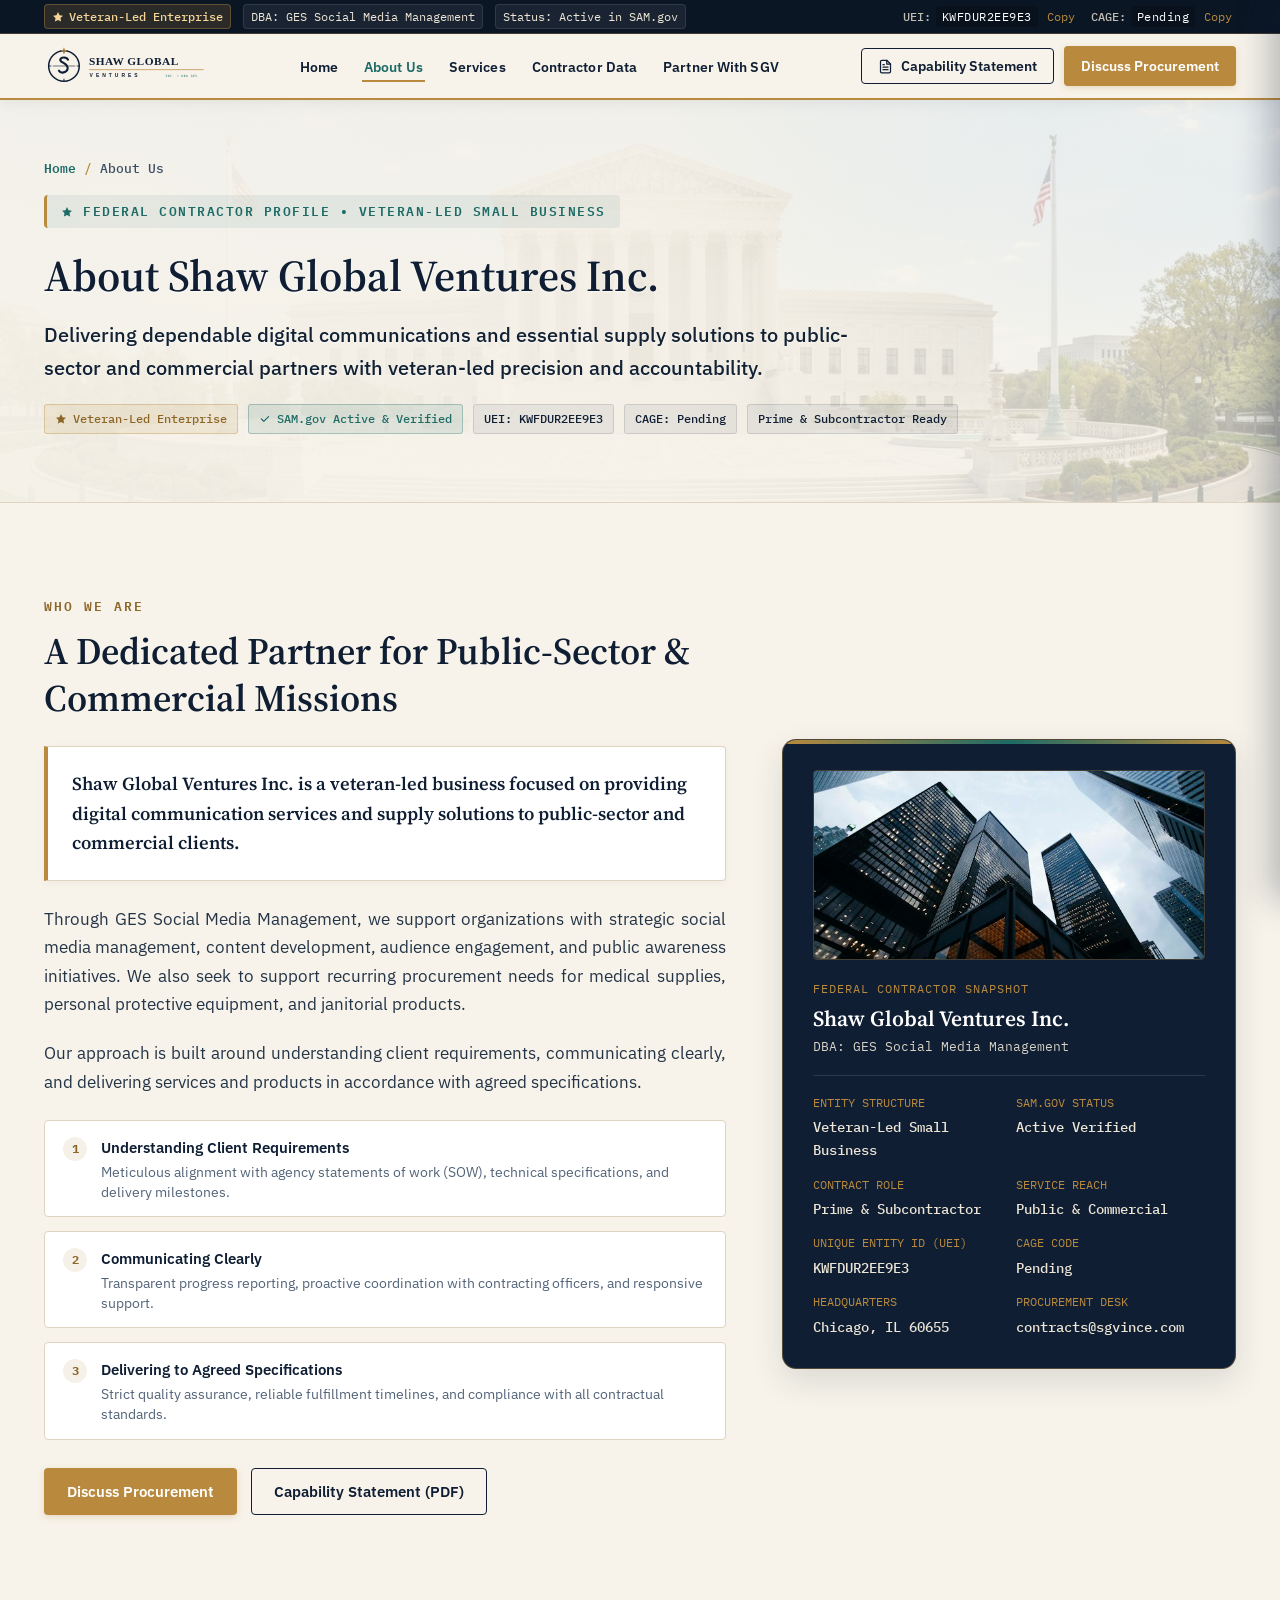
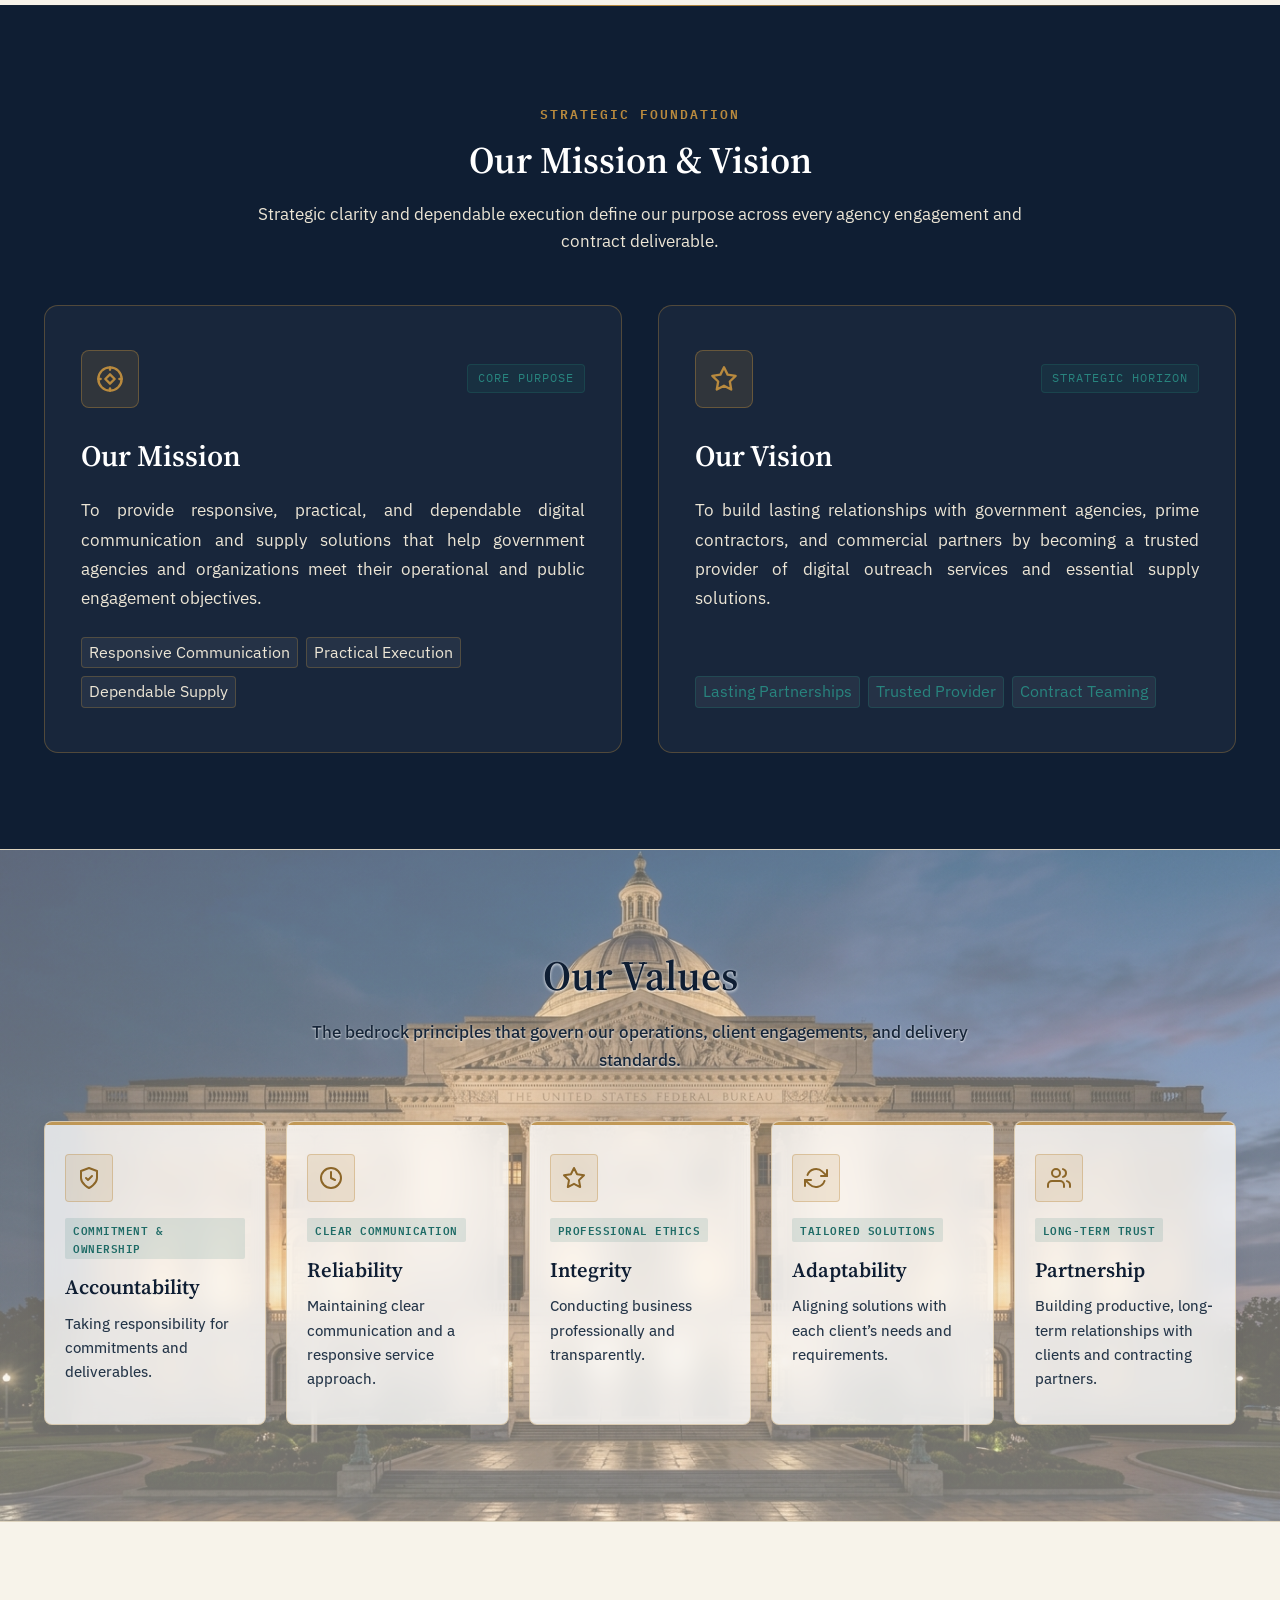
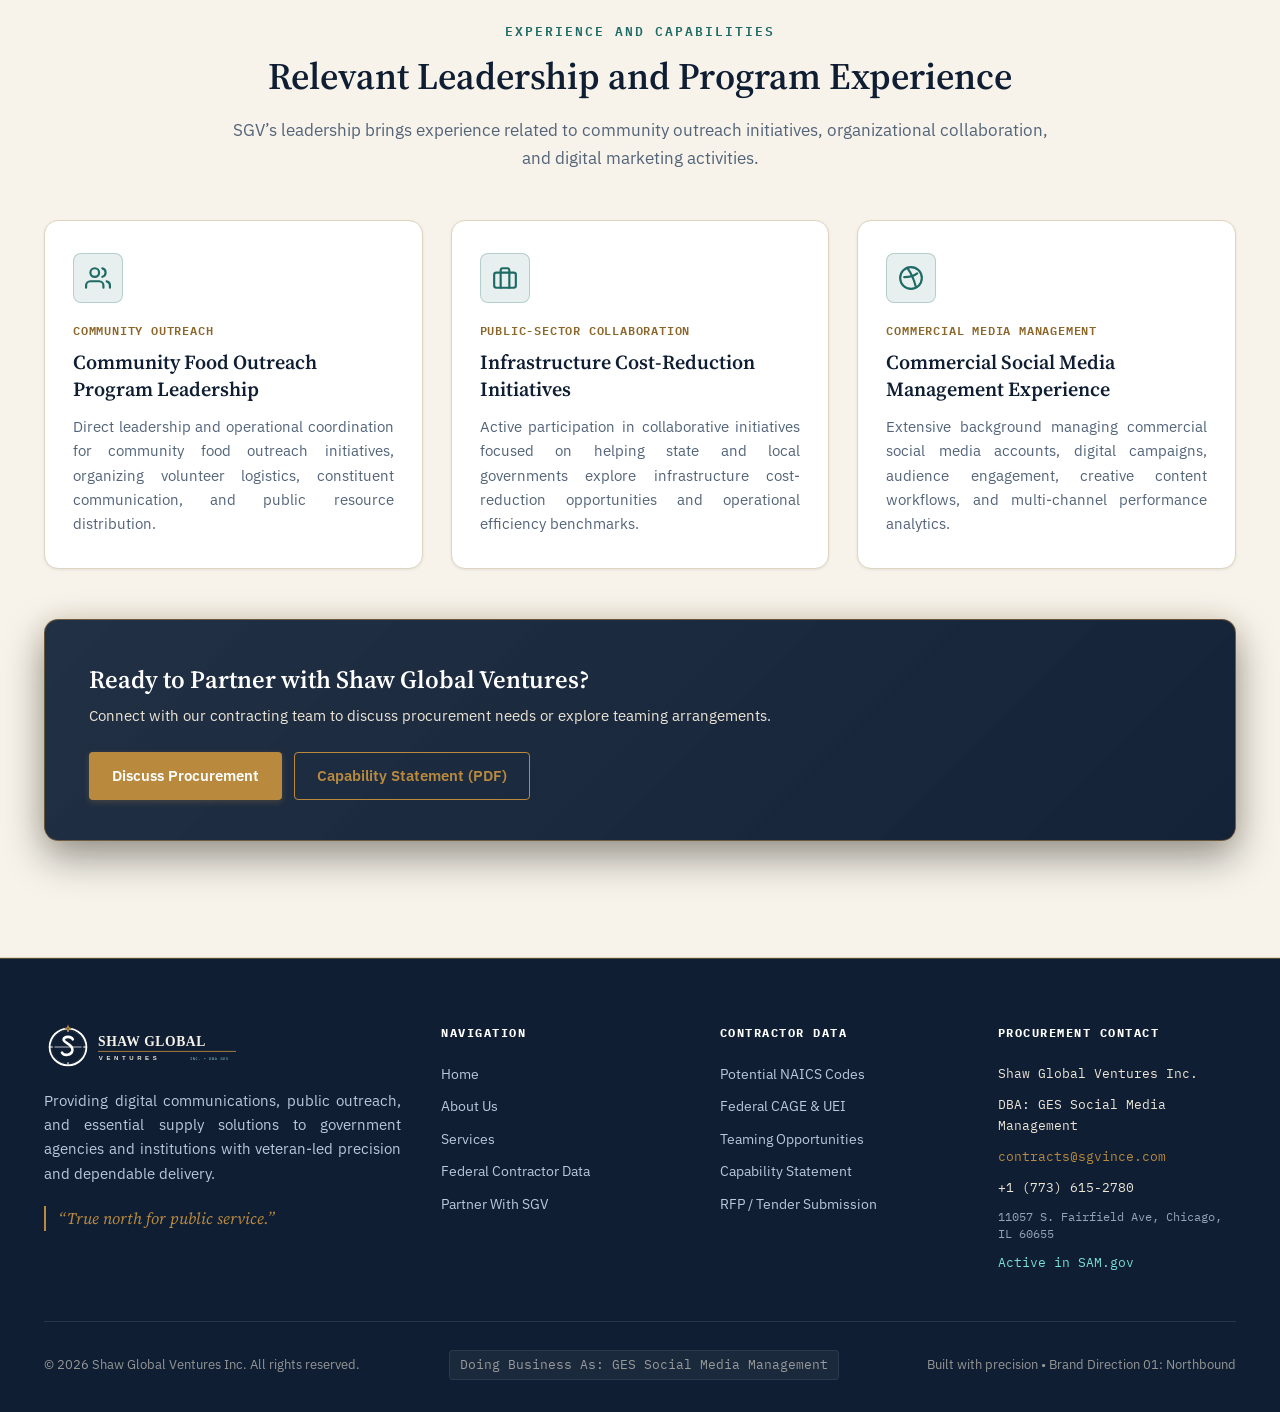
==== commit 0d928d61: "Update corporate credentials: UEI, CAGE Pending, email, phone, address, and refine header ribbons" ====
--- a/about.html
+++ b/about.html
@@ -68,8 +68,8 @@
             <svg width="12" height="12" viewBox="0 0 20 20" fill="currentColor" aria-hidden="true"><path fill-rule="evenodd" d="M16.707 5.293a1 1 0 010 1.414l-8 8a1 1 0 01-1.414 0l-4-4a1 1 0 011.414-1.414L8 12.586l7.293-7.293a1 1 0 011.414 0z" clip-rule="evenodd"/></svg>
             SAM.gov Active &amp; Verified
           </span>
-          <span class="about-hero-badge">UEI: [YOUR UEI]</span>
-          <span class="about-hero-badge">CAGE: [YOUR CAGE]</span>
+          <span class="about-hero-badge">UEI: KWFDUR2EE9E3</span>
+          <span class="about-hero-badge">CAGE: Pending</span>
           <span class="about-hero-badge">Prime &amp; Subcontractor Ready</span>
         </div>
 
@@ -182,11 +182,19 @@
               </div>
               <div class="about-fact-item">
                 <div class="about-fact-label">Unique Entity ID (UEI)</div>
-                <div class="about-fact-val">[YOUR UEI]</div>
+                <div class="about-fact-val">KWFDUR2EE9E3</div>
               </div>
               <div class="about-fact-item">
                 <div class="about-fact-label">CAGE Code</div>
-                <div class="about-fact-val">[YOUR CAGE]</div>
+                <div class="about-fact-val">Pending</div>
+              </div>
+              <div class="about-fact-item">
+                <div class="about-fact-label">Headquarters</div>
+                <div class="about-fact-val">Chicago, IL 60655</div>
+              </div>
+              <div class="about-fact-item">
+                <div class="about-fact-label">Procurement Desk</div>
+                <div class="about-fact-val">contracts@sgvince.com</div>
               </div>
             </div>
           </div>
@@ -438,7 +446,7 @@
         </div>
 
         <!-- Experience Context & Past Performance Disclosure -->
-        <div class="exp-disclosure-box">
+        <!-- <div class="exp-disclosure-box">
           <div style="display: flex; gap: 14px; align-items: flex-start;">
             <svg width="24" height="24" viewBox="0 0 24 24" fill="none" stroke="currentColor" stroke-width="2" stroke-linecap="round" stroke-linejoin="round" style="color: var(--color-teal); flex-shrink: 0; margin-top: 2px;" aria-hidden="true">
               <circle cx="12" cy="12" r="10"></circle>
@@ -454,7 +462,7 @@
               </p>
             </div>
           </div>
-        </div>
+        </div> -->
 
         <!-- Executive Teaming / Action Bridge Banner -->
         <div class="about-bridge-banner" style="margin-top: 50px;">
